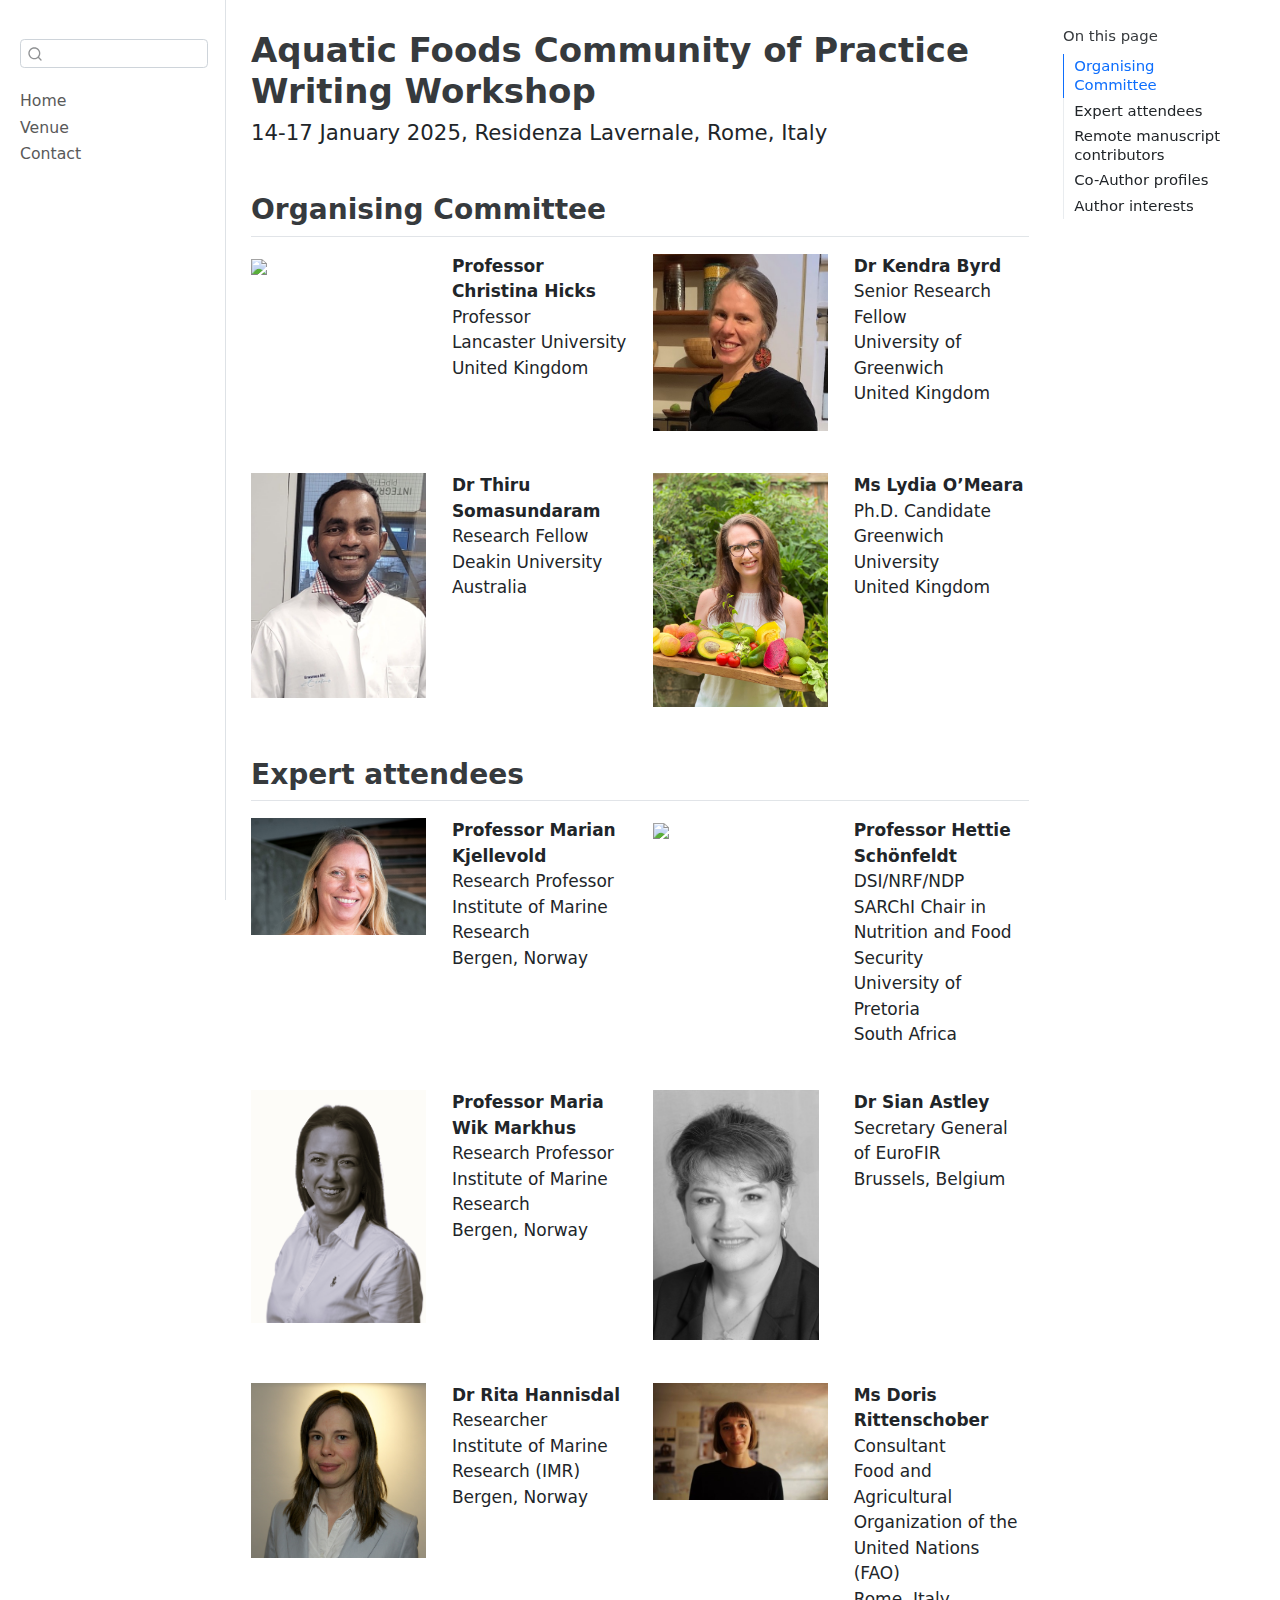
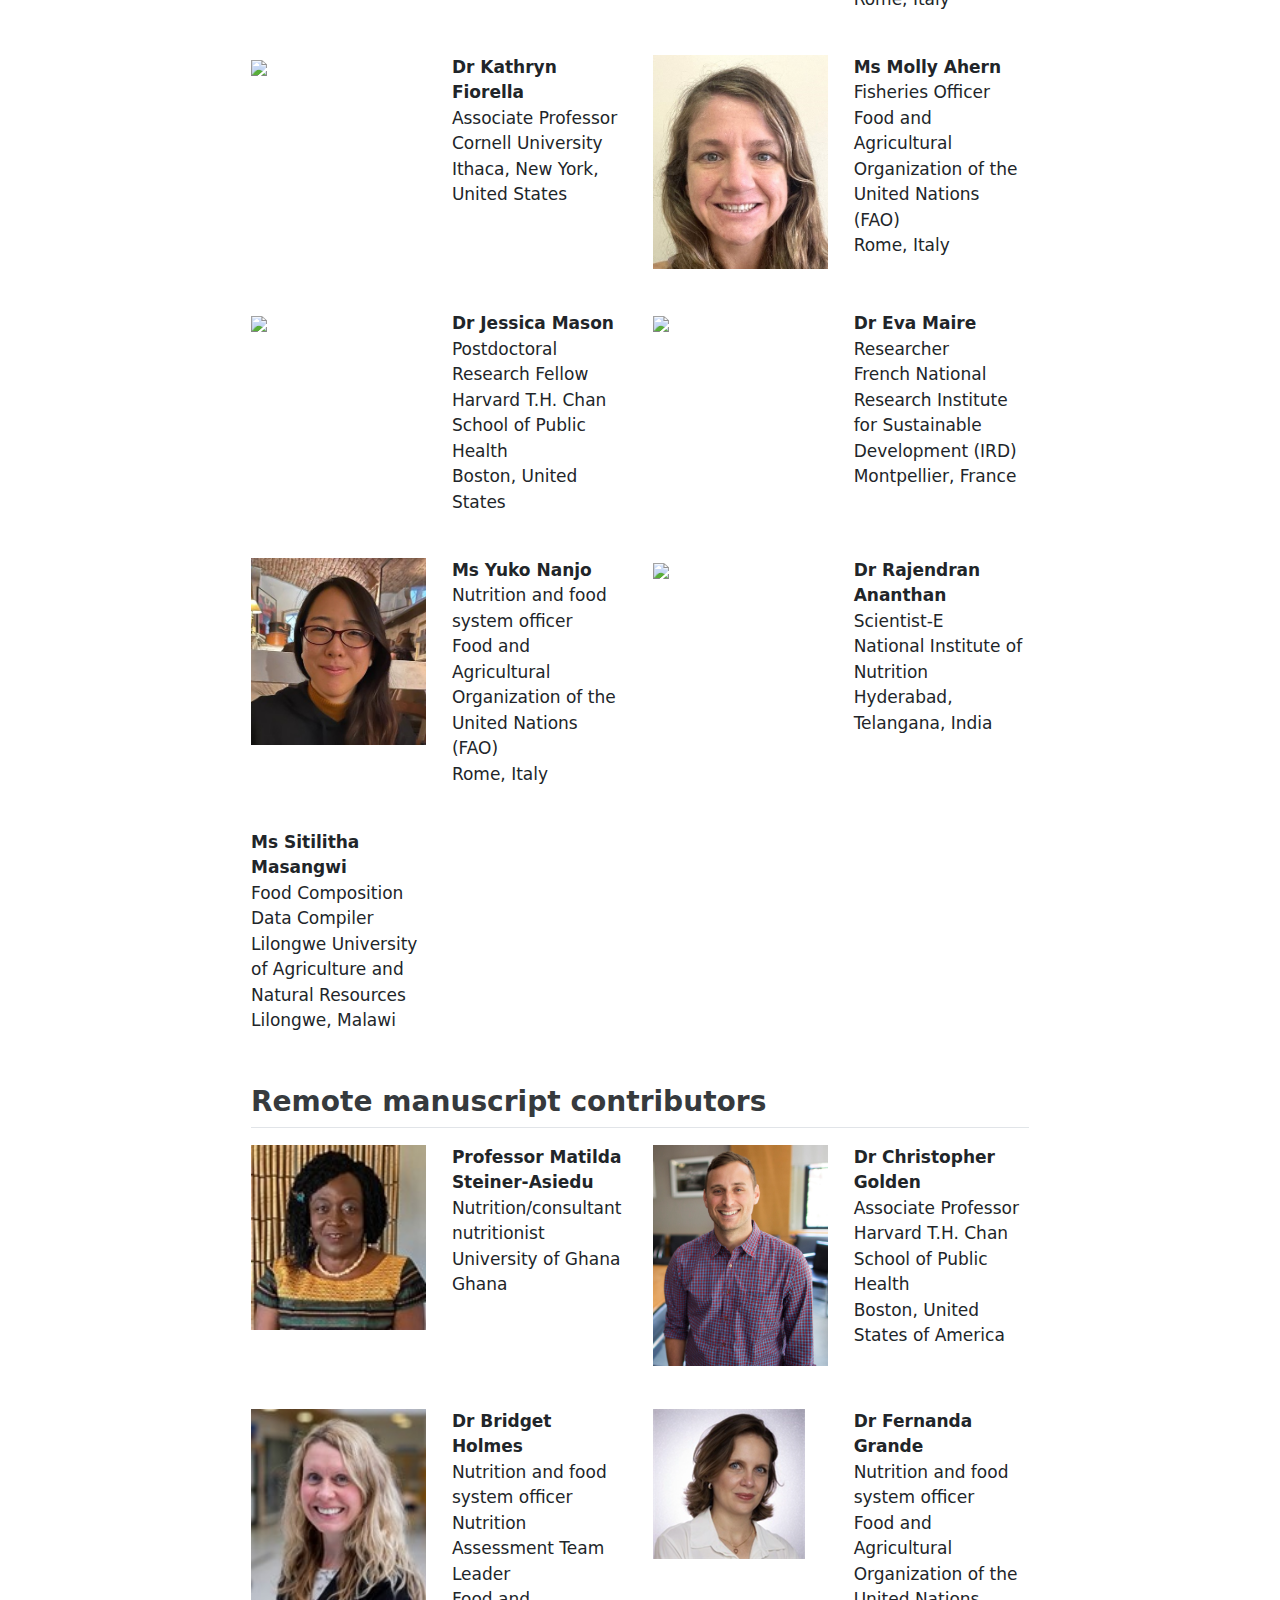
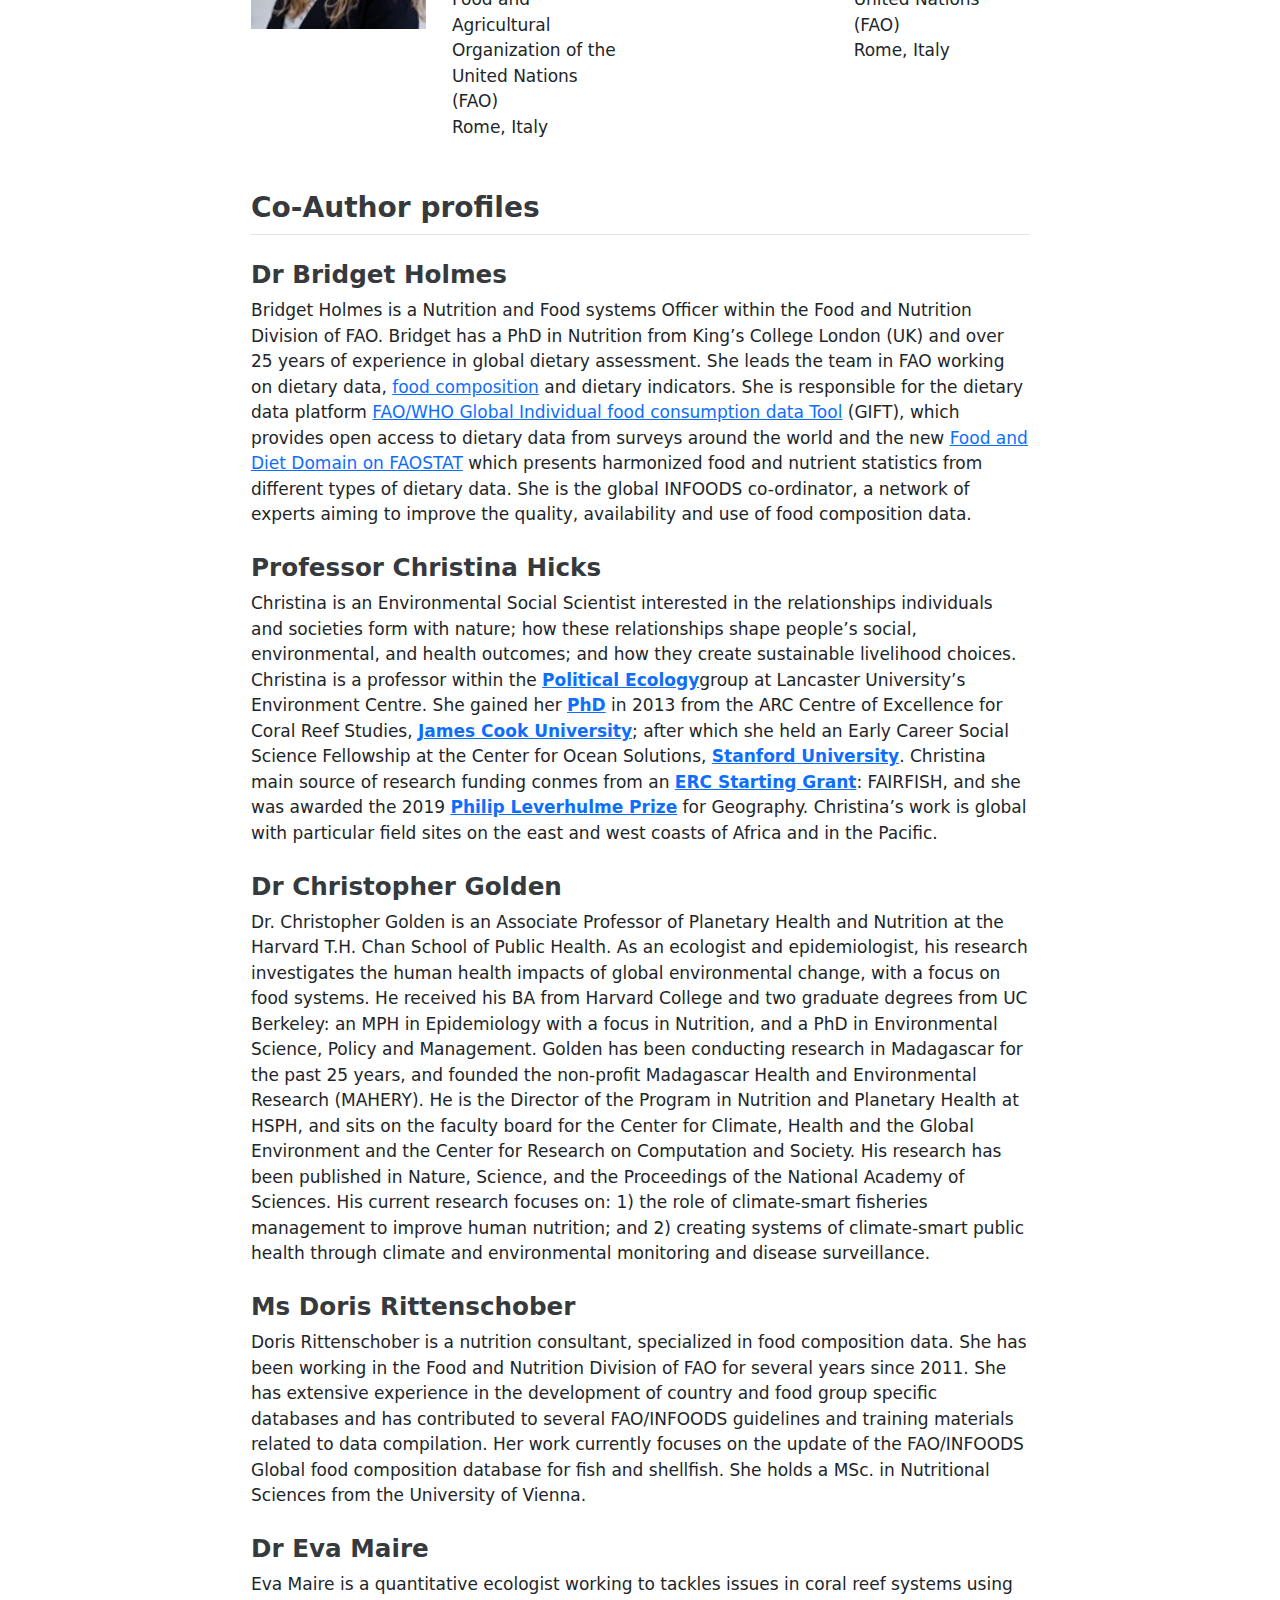
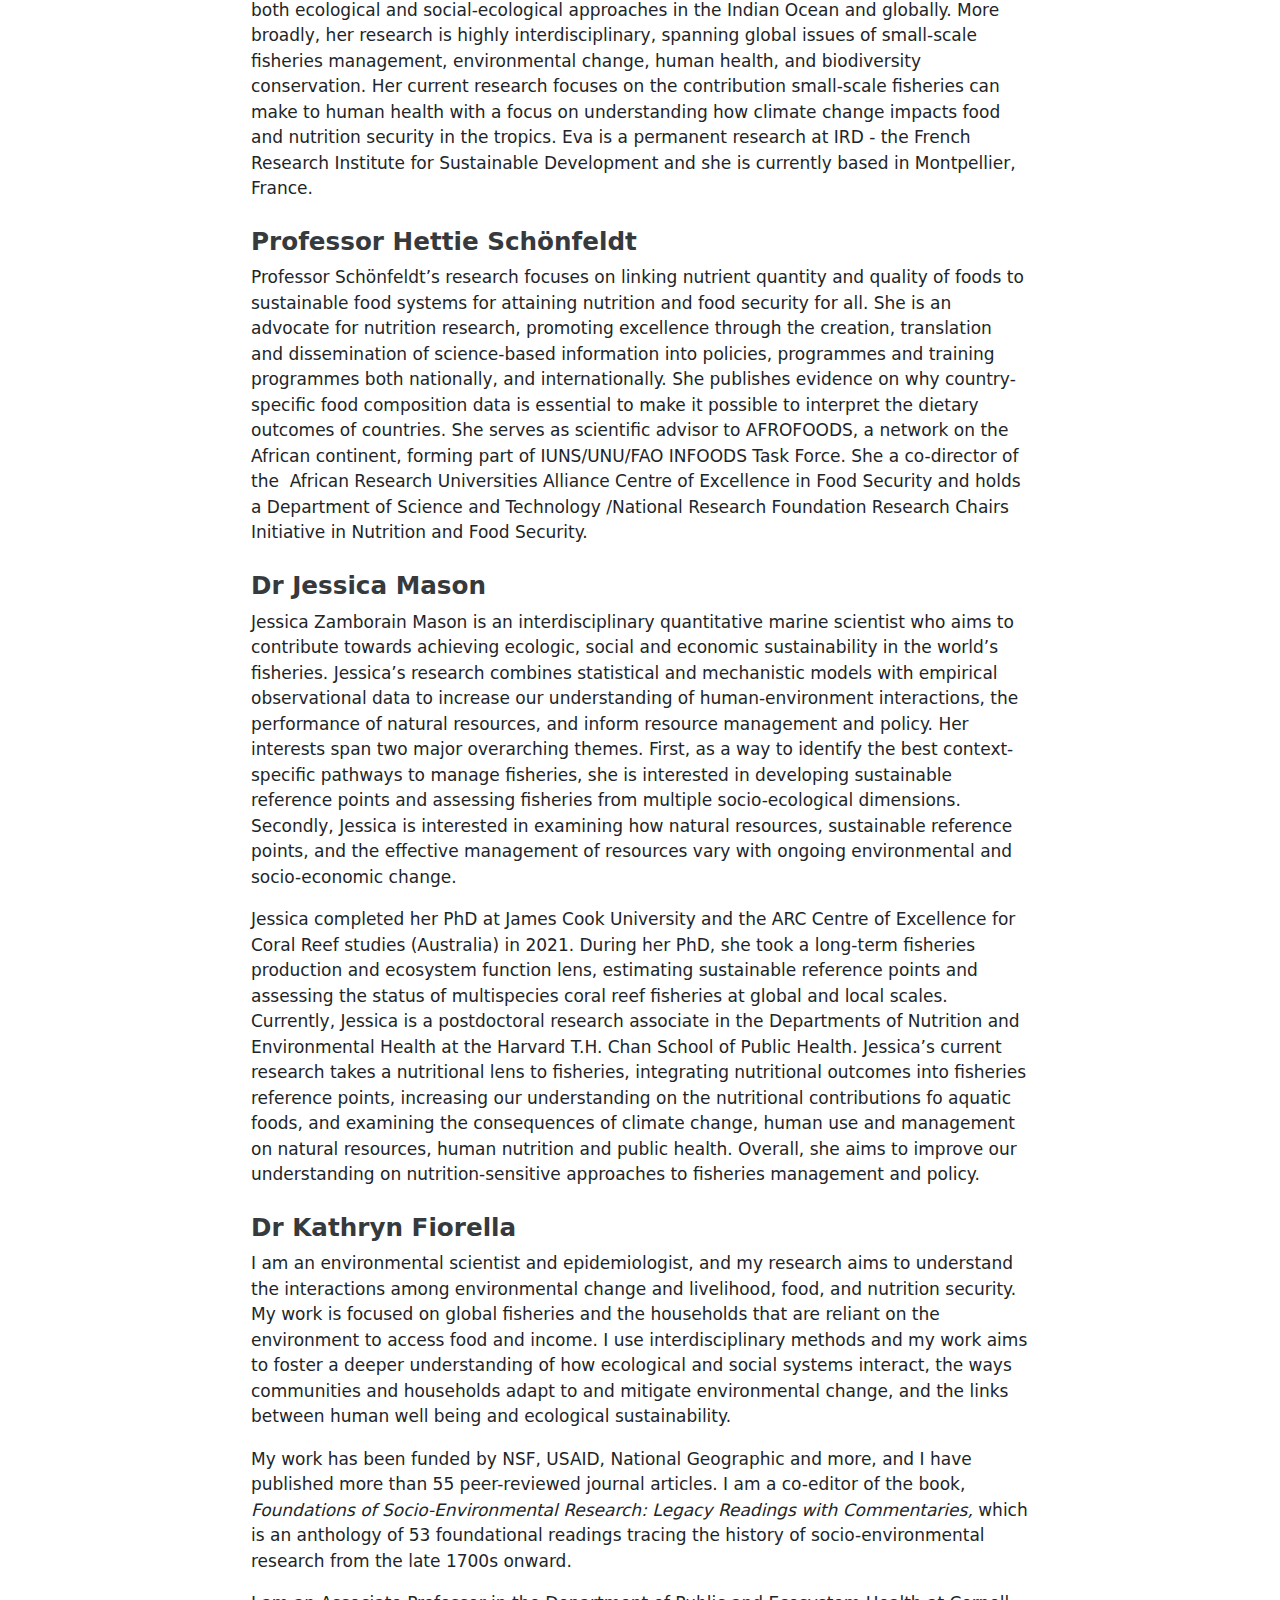
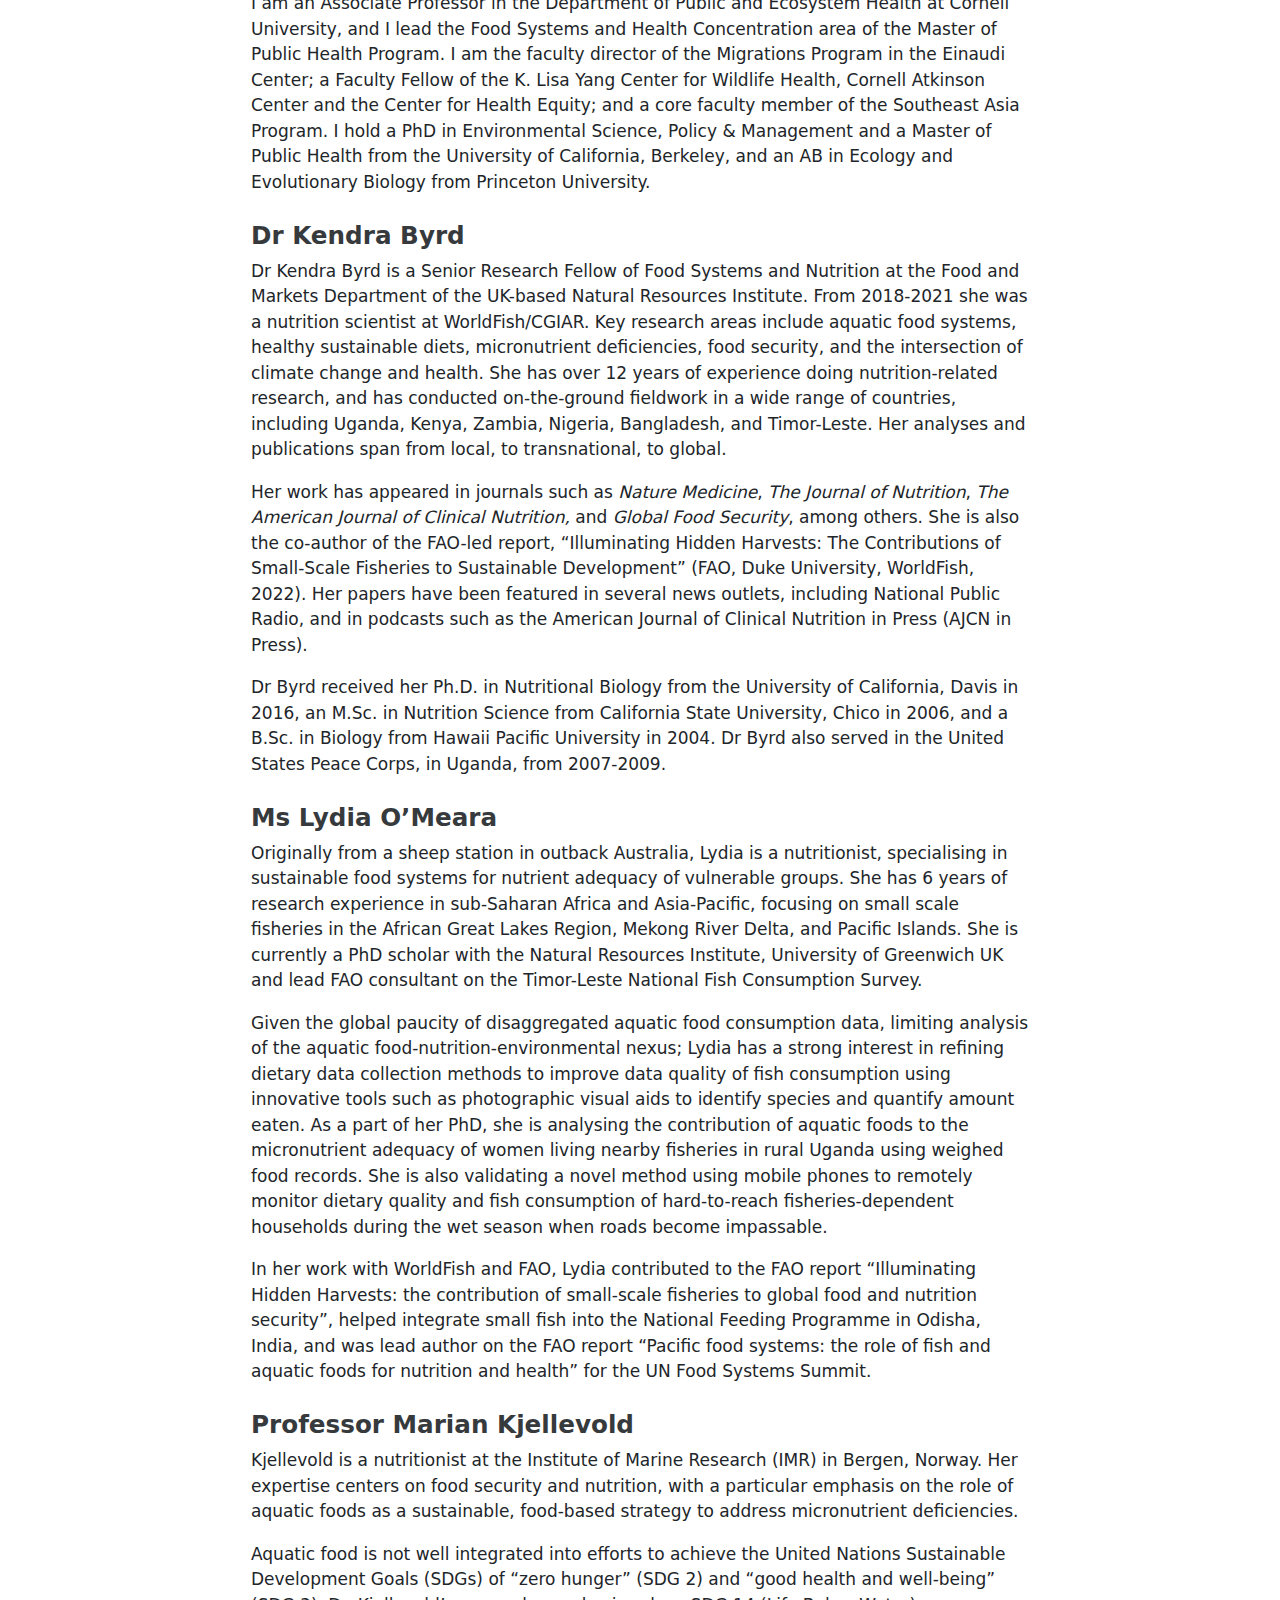
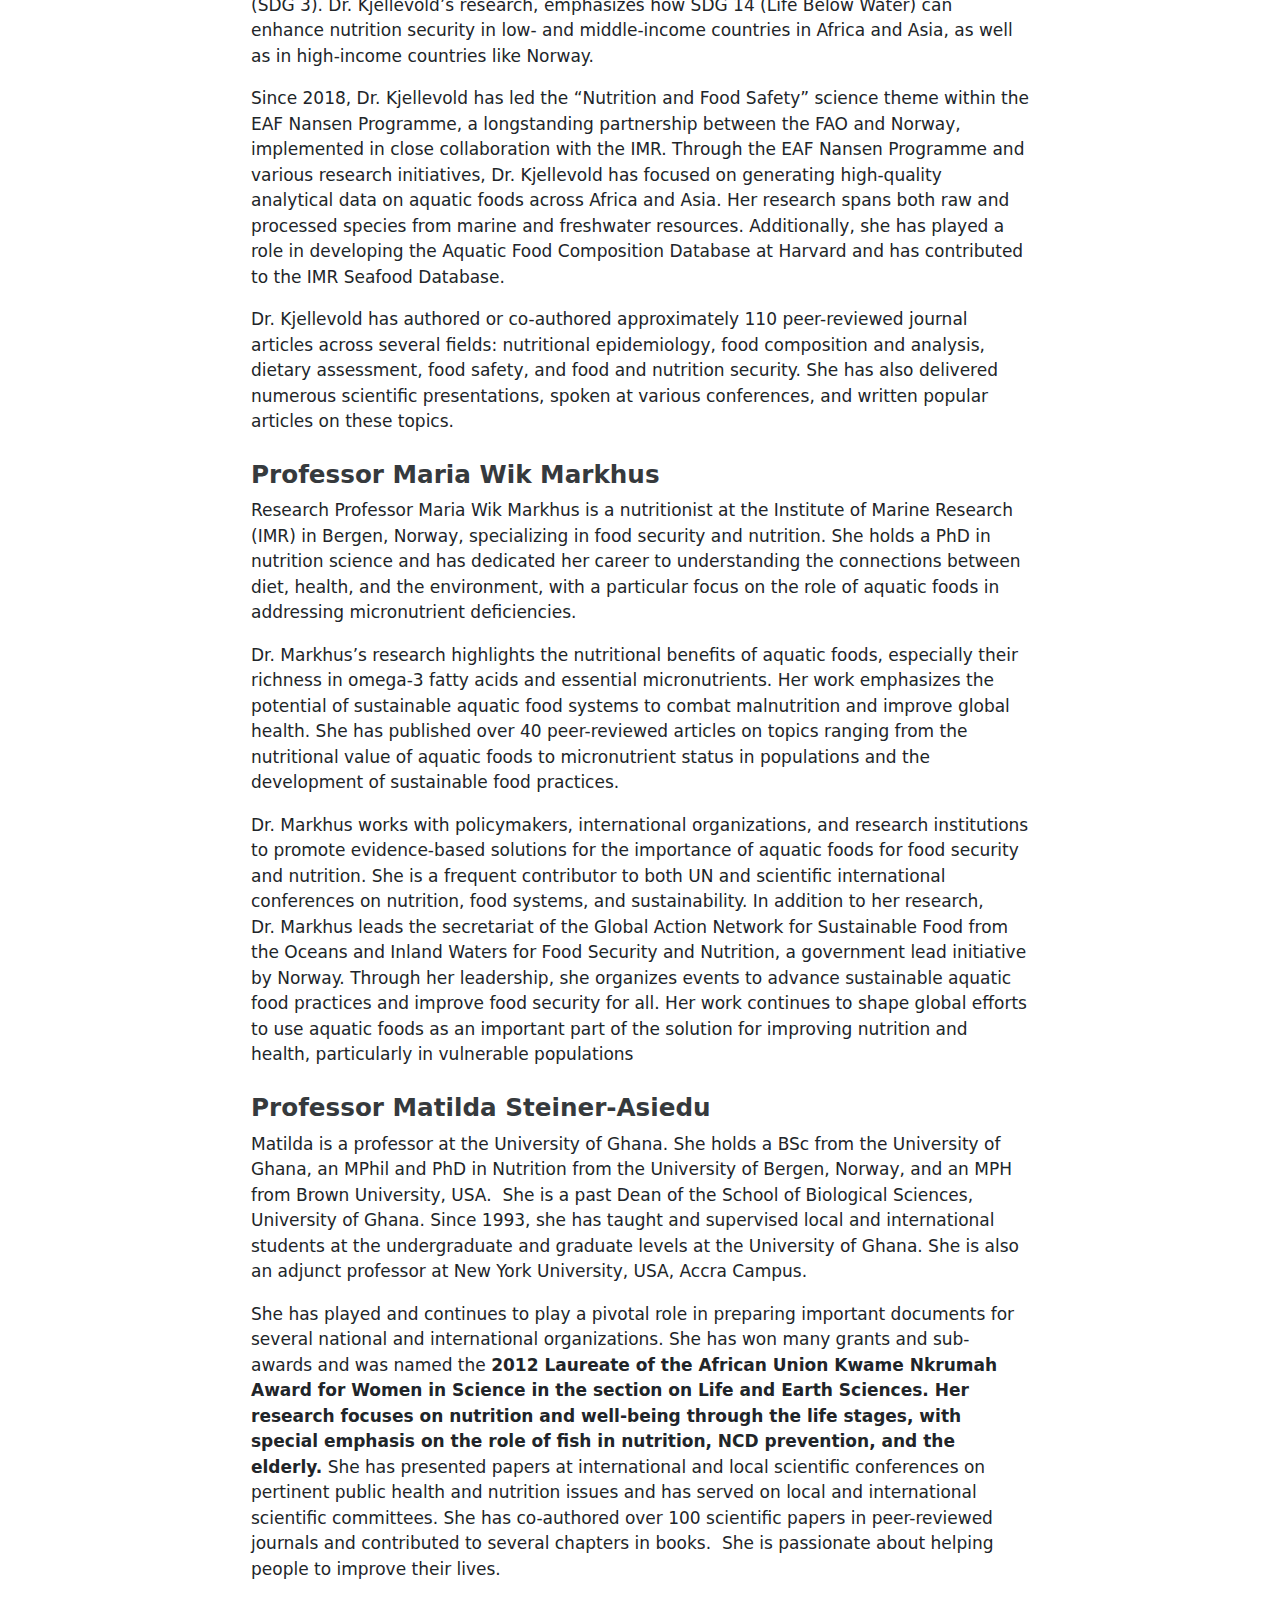
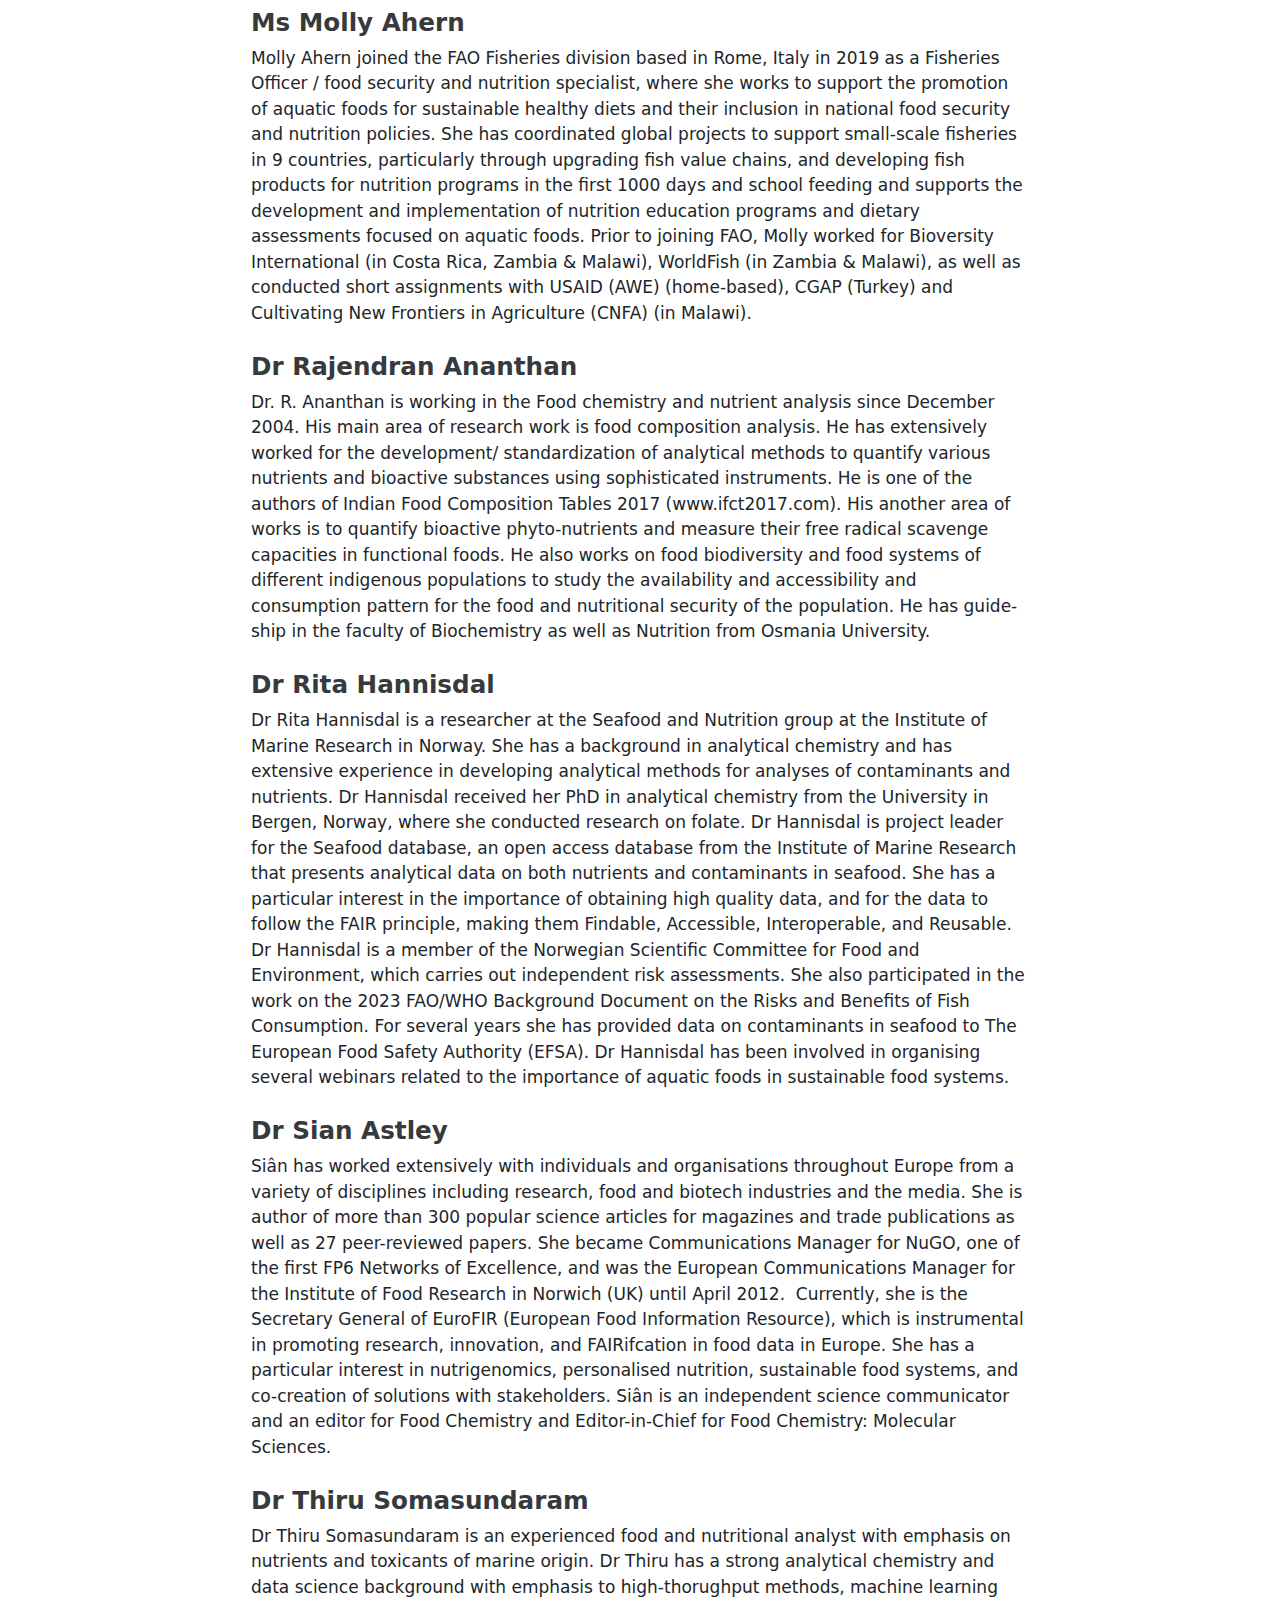
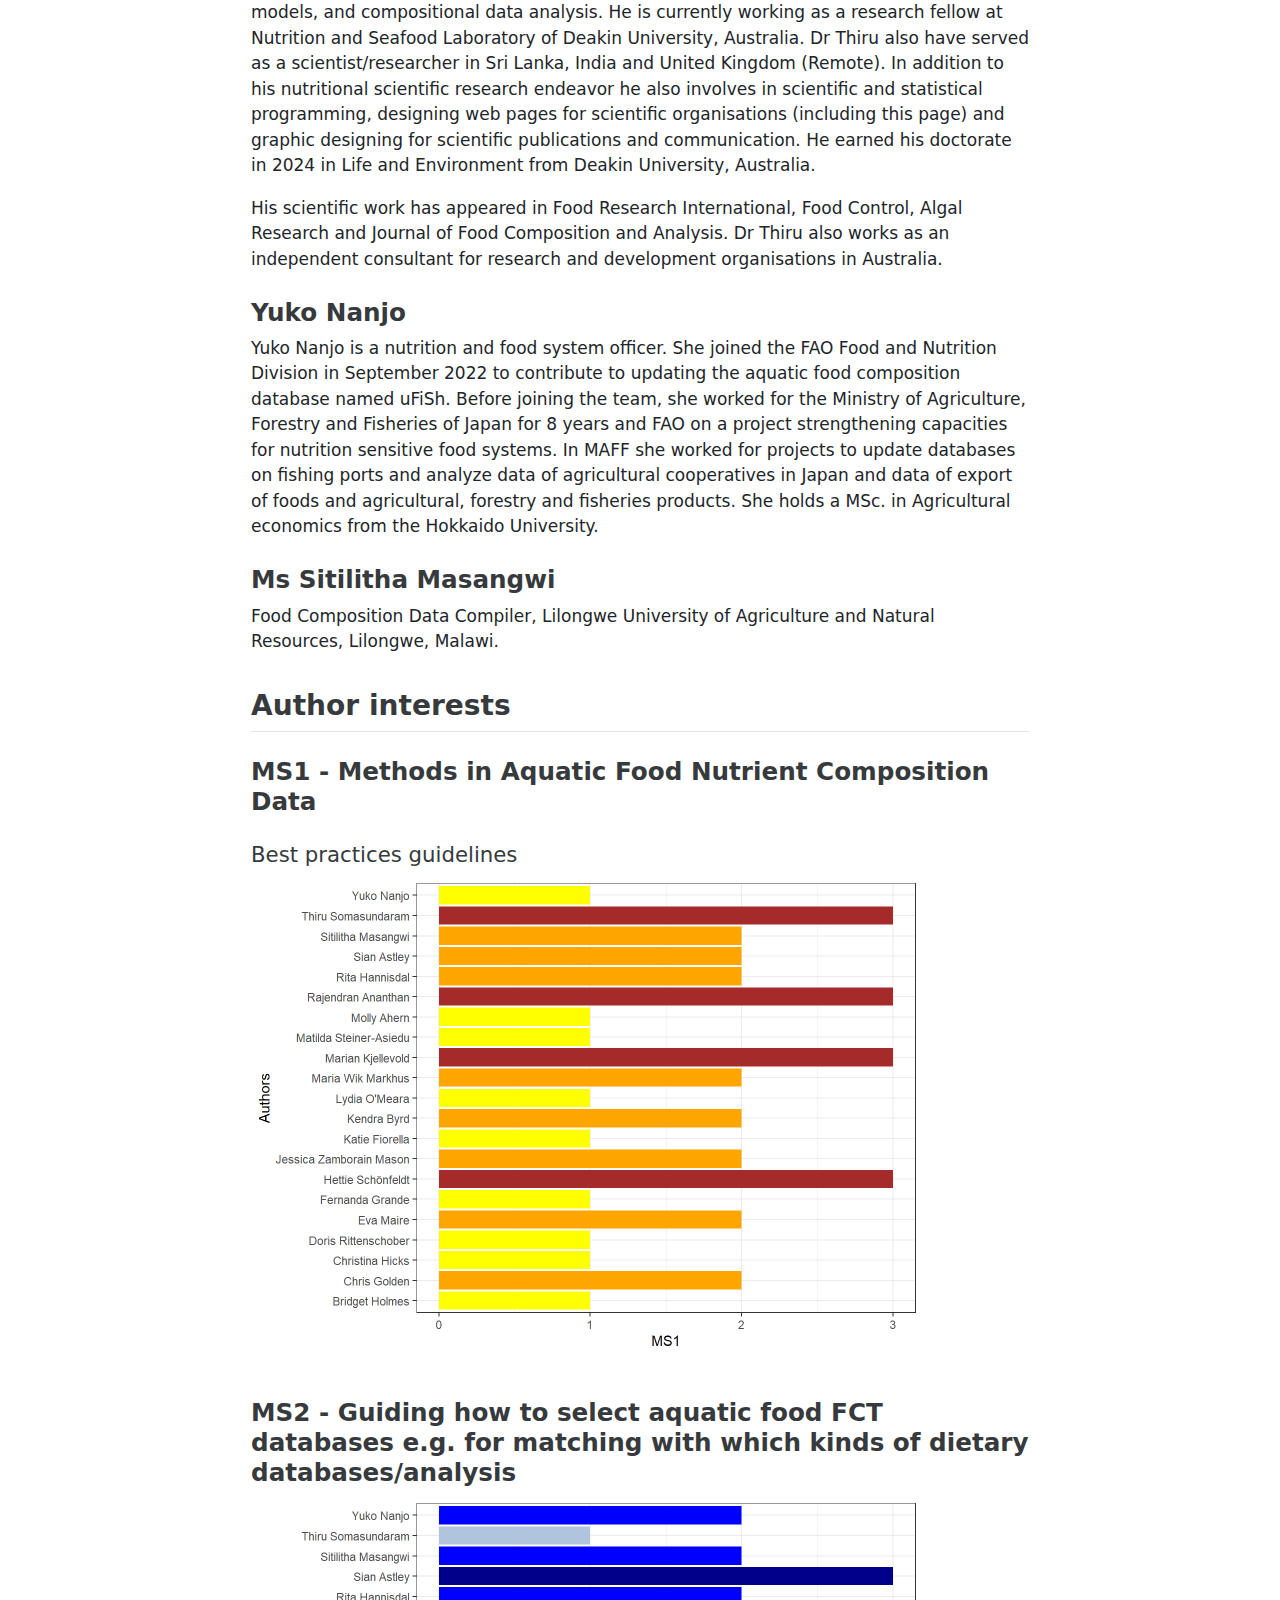
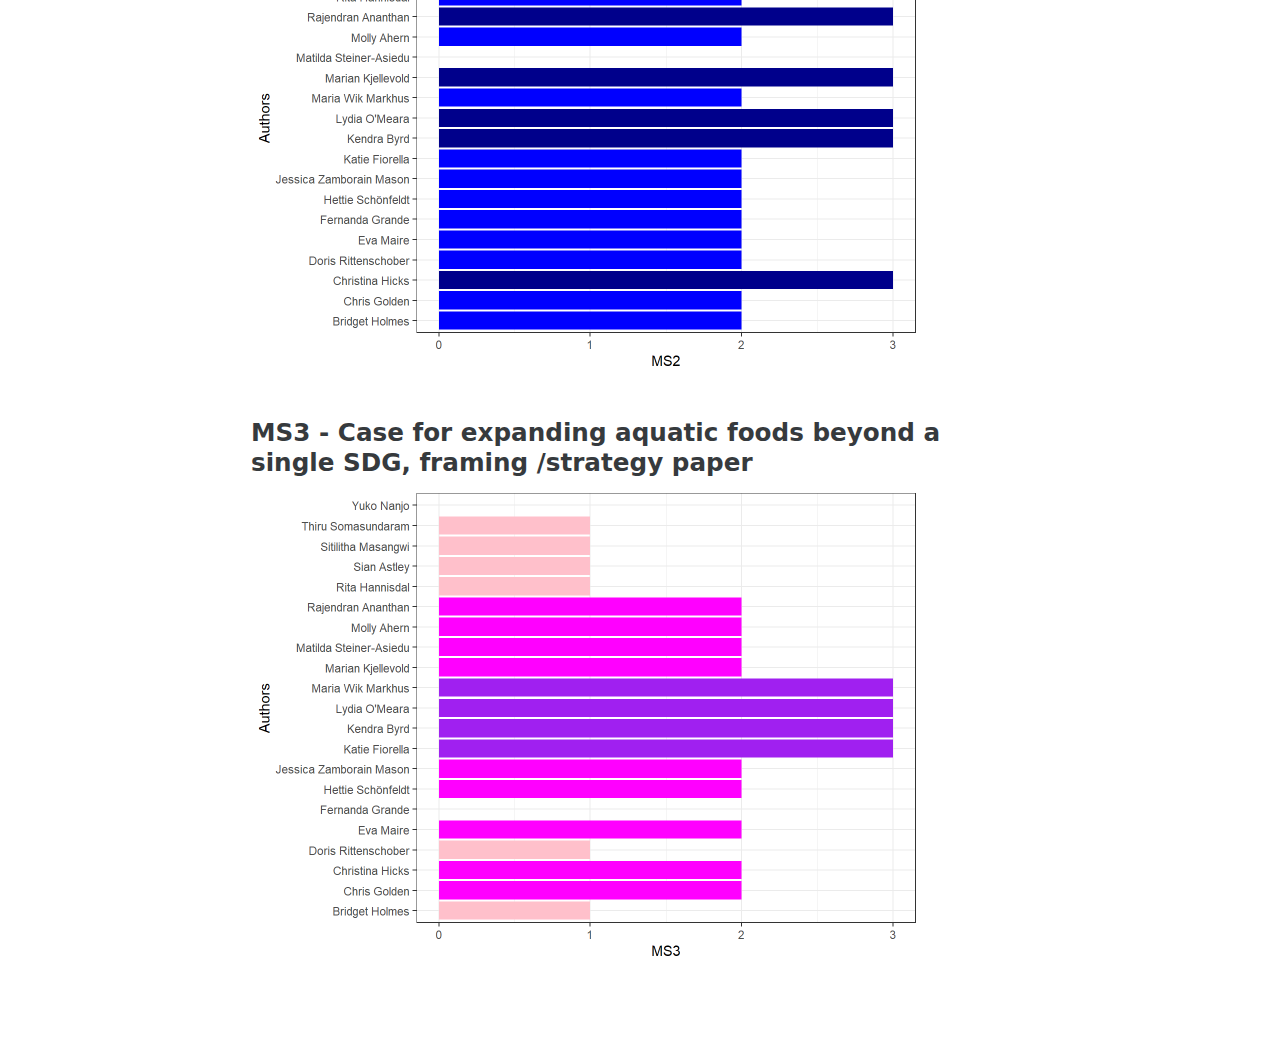
==== index.html @ e91b0d35 "Built site for gh-pages" ====
<!DOCTYPE html>
<html xmlns="http://www.w3.org/1999/xhtml" lang="en" xml:lang="en"><head>

<meta charset="utf-8">
<meta name="generator" content="quarto-1.3.433">

<meta name="viewport" content="width=device-width, initial-scale=1.0, user-scalable=yes">


<title>Aquatic Foods Community of Practice Writing Workshop</title>
<style>
code{white-space: pre-wrap;}
span.smallcaps{font-variant: small-caps;}
div.columns{display: flex; gap: min(4vw, 1.5em);}
div.column{flex: auto; overflow-x: auto;}
div.hanging-indent{margin-left: 1.5em; text-indent: -1.5em;}
ul.task-list{list-style: none;}
ul.task-list li input[type="checkbox"] {
  width: 0.8em;
  margin: 0 0.8em 0.2em -1em; /* quarto-specific, see https://github.com/quarto-dev/quarto-cli/issues/4556 */ 
  vertical-align: middle;
}
</style>


<script src="site_libs/quarto-nav/quarto-nav.js"></script>
<script src="site_libs/quarto-nav/headroom.min.js"></script>
<script src="site_libs/clipboard/clipboard.min.js"></script>
<script src="site_libs/quarto-search/autocomplete.umd.js"></script>
<script src="site_libs/quarto-search/fuse.min.js"></script>
<script src="site_libs/quarto-search/quarto-search.js"></script>
<meta name="quarto:offset" content="./">
<script src="site_libs/quarto-html/quarto.js"></script>
<script src="site_libs/quarto-html/popper.min.js"></script>
<script src="site_libs/quarto-html/tippy.umd.min.js"></script>
<script src="site_libs/quarto-html/anchor.min.js"></script>
<link href="site_libs/quarto-html/tippy.css" rel="stylesheet">
<link href="site_libs/quarto-html/quarto-syntax-highlighting.css" rel="stylesheet" id="quarto-text-highlighting-styles">
<script src="site_libs/bootstrap/bootstrap.min.js"></script>
<link href="site_libs/bootstrap/bootstrap-icons.css" rel="stylesheet">
<link href="site_libs/bootstrap/bootstrap.min.css" rel="stylesheet" id="quarto-bootstrap" data-mode="light">
<script id="quarto-search-options" type="application/json">{
  "location": "sidebar",
  "copy-button": false,
  "collapse-after": 3,
  "panel-placement": "start",
  "type": "textbox",
  "limit": 20,
  "language": {
    "search-no-results-text": "No results",
    "search-matching-documents-text": "matching documents",
    "search-copy-link-title": "Copy link to search",
    "search-hide-matches-text": "Hide additional matches",
    "search-more-match-text": "more match in this document",
    "search-more-matches-text": "more matches in this document",
    "search-clear-button-title": "Clear",
    "search-detached-cancel-button-title": "Cancel",
    "search-submit-button-title": "Submit",
    "search-label": "Search"
  }
}</script>


</head>

<body class="nav-sidebar docked">

<div id="quarto-search-results"></div>
  <header id="quarto-header" class="headroom fixed-top">
  <nav class="quarto-secondary-nav">
    <div class="container-fluid d-flex">
      <button type="button" class="quarto-btn-toggle btn" data-bs-toggle="collapse" data-bs-target="#quarto-sidebar,#quarto-sidebar-glass" aria-controls="quarto-sidebar" aria-expanded="false" aria-label="Toggle sidebar navigation" onclick="if (window.quartoToggleHeadroom) { window.quartoToggleHeadroom(); }">
        <i class="bi bi-layout-text-sidebar-reverse"></i>
      </button>
      <nav class="quarto-page-breadcrumbs" aria-label="breadcrumb"><ol class="breadcrumb"><li class="breadcrumb-item">Aquatic Foods Community of Practice Writing Workshop</li></ol></nav>
      <a class="flex-grow-1" role="button" data-bs-toggle="collapse" data-bs-target="#quarto-sidebar,#quarto-sidebar-glass" aria-controls="quarto-sidebar" aria-expanded="false" aria-label="Toggle sidebar navigation" onclick="if (window.quartoToggleHeadroom) { window.quartoToggleHeadroom(); }">      
      </a>
      <button type="button" class="btn quarto-search-button" aria-label="" onclick="window.quartoOpenSearch();">
        <i class="bi bi-search"></i>
      </button>
    </div>
  </nav>
</header>
<!-- content -->
<div id="quarto-content" class="quarto-container page-columns page-rows-contents page-layout-article">
<!-- sidebar -->
  <nav id="quarto-sidebar" class="sidebar collapse collapse-horizontal sidebar-navigation docked overflow-auto">
        <div class="mt-2 flex-shrink-0 align-items-center">
        <div class="sidebar-search">
        <div id="quarto-search" class="" title="Search"></div>
        </div>
        </div>
    <div class="sidebar-menu-container"> 
    <ul class="list-unstyled mt-1">
        <li class="sidebar-item">
  <div class="sidebar-item-container"> 
  <a href="https://drthirucsomasundaram.github.io/AFCoPWW/" class="sidebar-item-text sidebar-link">
 <span class="menu-text">Home</span></a>
  </div>
</li>
        <li class="sidebar-item">
  <div class="sidebar-item-container"> 
  <a href="https://www.residenzalavernale.com/en/default.html" class="sidebar-item-text sidebar-link">
 <span class="menu-text">Venue</span></a>
  </div>
</li>
        <li class="sidebar-item">
  <div class="sidebar-item-container"> 
  <a href="mailto:thiru.somasundaram@deakin.edu.au" class="sidebar-item-text sidebar-link">
 <span class="menu-text">Contact</span></a>
  </div>
</li>
    </ul>
    </div>
</nav>
<div id="quarto-sidebar-glass" data-bs-toggle="collapse" data-bs-target="#quarto-sidebar,#quarto-sidebar-glass"></div>
<!-- margin-sidebar -->
    <div id="quarto-margin-sidebar" class="sidebar margin-sidebar">
        <nav id="TOC" role="doc-toc" class="toc-active">
    <h2 id="toc-title">On this page</h2>
   
  <ul>
  <li><a href="#organising-committee" id="toc-organising-committee" class="nav-link active" data-scroll-target="#organising-committee">Organising Committee</a></li>
  <li><a href="#expert-attendees" id="toc-expert-attendees" class="nav-link" data-scroll-target="#expert-attendees">Expert attendees</a></li>
  <li><a href="#remote-manuscript-contributors" id="toc-remote-manuscript-contributors" class="nav-link" data-scroll-target="#remote-manuscript-contributors">Remote manuscript contributors</a></li>
  <li><a href="#co-author-profiles" id="toc-co-author-profiles" class="nav-link" data-scroll-target="#co-author-profiles">Co-Author profiles</a>
  <ul class="collapse">
  <li><a href="#dr-bridget-holmes" id="toc-dr-bridget-holmes" class="nav-link" data-scroll-target="#dr-bridget-holmes">Dr Bridget Holmes</a></li>
  <li><a href="#professor-christina-hicks" id="toc-professor-christina-hicks" class="nav-link" data-scroll-target="#professor-christina-hicks">Professor Christina Hicks</a></li>
  <li><a href="#dr-christopher-golden" id="toc-dr-christopher-golden" class="nav-link" data-scroll-target="#dr-christopher-golden">Dr Christopher Golden</a></li>
  <li><a href="#ms-doris-rittenschober" id="toc-ms-doris-rittenschober" class="nav-link" data-scroll-target="#ms-doris-rittenschober">Ms Doris Rittenschober</a></li>
  <li><a href="#dr-eva-maire" id="toc-dr-eva-maire" class="nav-link" data-scroll-target="#dr-eva-maire">Dr Eva Maire</a></li>
  <li><a href="#professor-hettie-schönfeldt" id="toc-professor-hettie-schönfeldt" class="nav-link" data-scroll-target="#professor-hettie-schönfeldt">Professor Hettie Schönfeldt</a></li>
  <li><a href="#dr-jessica-mason" id="toc-dr-jessica-mason" class="nav-link" data-scroll-target="#dr-jessica-mason">Dr Jessica Mason</a></li>
  <li><a href="#dr-kathryn-fiorella" id="toc-dr-kathryn-fiorella" class="nav-link" data-scroll-target="#dr-kathryn-fiorella">Dr Kathryn Fiorella</a></li>
  <li><a href="#dr-kendra-byrd" id="toc-dr-kendra-byrd" class="nav-link" data-scroll-target="#dr-kendra-byrd">Dr Kendra Byrd</a></li>
  <li><a href="#ms-lydia-omeara" id="toc-ms-lydia-omeara" class="nav-link" data-scroll-target="#ms-lydia-omeara">Ms Lydia O’Meara</a></li>
  <li><a href="#professor-marian-kjellevold" id="toc-professor-marian-kjellevold" class="nav-link" data-scroll-target="#professor-marian-kjellevold">Professor Marian Kjellevold</a></li>
  <li><a href="#professor-maria-wik-markhus" id="toc-professor-maria-wik-markhus" class="nav-link" data-scroll-target="#professor-maria-wik-markhus">Professor Maria Wik Markhus</a></li>
  <li><a href="#professor-matilda-steiner-asiedu" id="toc-professor-matilda-steiner-asiedu" class="nav-link" data-scroll-target="#professor-matilda-steiner-asiedu">Professor Matilda Steiner-Asiedu</a></li>
  <li><a href="#ms-molly-ahern" id="toc-ms-molly-ahern" class="nav-link" data-scroll-target="#ms-molly-ahern">Ms Molly Ahern</a></li>
  <li><a href="#dr-rajendran-ananthan" id="toc-dr-rajendran-ananthan" class="nav-link" data-scroll-target="#dr-rajendran-ananthan">Dr Rajendran Ananthan</a></li>
  <li><a href="#dr-rita-hannisdal" id="toc-dr-rita-hannisdal" class="nav-link" data-scroll-target="#dr-rita-hannisdal">Dr Rita Hannisdal</a></li>
  <li><a href="#dr-sian-astley" id="toc-dr-sian-astley" class="nav-link" data-scroll-target="#dr-sian-astley">Dr Sian Astley</a></li>
  <li><a href="#dr-thiru-somasundaram" id="toc-dr-thiru-somasundaram" class="nav-link" data-scroll-target="#dr-thiru-somasundaram">Dr Thiru Somasundaram</a></li>
  <li><a href="#yuko-nanjo" id="toc-yuko-nanjo" class="nav-link" data-scroll-target="#yuko-nanjo">Yuko Nanjo</a></li>
  <li><a href="#ms-sitilitha-masangwi" id="toc-ms-sitilitha-masangwi" class="nav-link" data-scroll-target="#ms-sitilitha-masangwi">Ms Sitilitha Masangwi</a></li>
  </ul></li>
  <li><a href="#author-interests" id="toc-author-interests" class="nav-link" data-scroll-target="#author-interests">Author interests</a>
  <ul class="collapse">
  <li><a href="#ms1---methods-in-aquatic-food-nutrient-composition-data" id="toc-ms1---methods-in-aquatic-food-nutrient-composition-data" class="nav-link" data-scroll-target="#ms1---methods-in-aquatic-food-nutrient-composition-data"><strong>MS1 - Methods in Aquatic Food Nutrient Composition Data</strong></a></li>
  <li><a href="#ms2---guiding-how-to-select-aquatic-food-fct-databases-e.g.-for-matching-with-which-kinds-of-dietary-databasesanalysis" id="toc-ms2---guiding-how-to-select-aquatic-food-fct-databases-e.g.-for-matching-with-which-kinds-of-dietary-databasesanalysis" class="nav-link" data-scroll-target="#ms2---guiding-how-to-select-aquatic-food-fct-databases-e.g.-for-matching-with-which-kinds-of-dietary-databasesanalysis"><strong>MS2 - Guiding how to select aquatic food FCT databases e.g.&nbsp;for matching with which kinds of dietary databases/analysis</strong></a></li>
  <li><a href="#ms3---case-for-expanding-aquatic-foods-beyond-a-single-sdg-framing-strategy-paper" id="toc-ms3---case-for-expanding-aquatic-foods-beyond-a-single-sdg-framing-strategy-paper" class="nav-link" data-scroll-target="#ms3---case-for-expanding-aquatic-foods-beyond-a-single-sdg-framing-strategy-paper"><strong>MS3 - Case for expanding aquatic foods beyond a single SDG, framing /strategy paper</strong></a></li>
  </ul></li>
  </ul>
</nav>
    </div>
<!-- main -->
<main class="content" id="quarto-document-content">

<header id="title-block-header" class="quarto-title-block default">
<div class="quarto-title">
<h1 class="title">Aquatic Foods Community of Practice Writing Workshop</h1>
<p class="subtitle lead">14-17 January 2025, Residenza Lavernale, Rome, Italy</p>
</div>



<div class="quarto-title-meta">

    
  
    
  </div>
  

</header>

<section id="organising-committee" class="level2">
<h2 class="anchored" data-anchor-id="organising-committee">Organising Committee</h2>
<div class="grid">
<div class="g-col-3">
<p><img src="https://www.lancaster.ac.uk/images/people/6483.jpg" class="img-fluid" width="200"></p>
</div>
<div class="g-col-3">
<p><strong>Professor Christina Hicks<br>
</strong>Professor<br>
Lancaster University<br>
United Kingdom<br>
</p>
</div>
<div class="g-col-3">
<p><img src="images/Kendra Byrd - headshot.jpg" class="img-fluid" width="248"></p>
</div>
<div class="g-col-3">
<p><strong>Dr Kendra Byrd<br>
</strong>Senior Research Fellow<br>
University of Greenwich<br>
United Kingdom<br>
</p>
</div>
<div class="g-col-3">
<p><img src="images/thiru bio.jpeg" class="img-fluid" width="195"></p>
</div>
<div class="g-col-3">
<p><strong>Dr Thiru Somasundaram<br>
</strong>Research Fellow<br>
Deakin University<br>
Australia<br>
</p>
</div>
<div class="g-col-3">
<p><img src="images/OMeara Lydia_portrait_2020.jpg" class="img-fluid" width="187"></p>
</div>
<div class="g-col-3">
<p><strong>Ms Lydia O’Meara<br>
</strong>Ph.D.&nbsp;Candidate<br>
Greenwich University<br>
United Kingdom<br>
</p>
</div>
</div>
</section>
<section id="expert-attendees" class="level2">
<h2 class="anchored" data-anchor-id="expert-attendees">Expert attendees</h2>
<div class="grid">
<div class="g-col-3">
<p><img src="images/Marian K headshot.jpg" class="img-fluid" width="376"></p>
</div>
<div class="g-col-3">
<p><strong>Professor Marian Kjellevold<br>
</strong>Research Professor<br>
Institute of Marine Research<br>
Bergen, Norway<br>
</p>
</div>
<div class="g-col-3">
<p><img src="https://fsnetafrica.com/wp-content/uploads/2021/08/048_FSNET-Africa_EYEscape-512x768.jpg" class="img-fluid" width="167"></p>
</div>
<div class="g-col-3">
<p><strong>Professor Hettie Schönfeldt<br>
</strong>DSI/NRF/NDP SARChI Chair in Nutrition and Food Security<br>
University of Pretoria<br>
South Africa<br>
</p>
</div>
<div class="g-col-3">
<p><img src="images/Protrett Maria Wik Markhus svart hvitt.jpg" class="img-fluid" width="188"></p>
</div>
<div class="g-col-3">
<p><strong>Professor Maria Wik Markhus<br>
</strong>Research Professor<br>
Institute of Marine Research<br>
Bergen, Norway</p>
</div>
<div class="g-col-3">
<p><img src="images/SBA.jpg" class="img-fluid" width="166"></p>
</div>
<div class="g-col-3">
<p><strong>Dr Sian Astley<br>
</strong>Secretary General of EuroFIR<br>
Brussels, Belgium<br>
</p>
</div>
<div class="g-col-3">
<p><img src="images/Rita Hannisdal (2).jpg" class="img-fluid" width="250"></p>
</div>
<div class="g-col-3">
<p><strong>Dr Rita Hannisdal<br>
</strong>Researcher<br>
Institute of Marine Research (IMR)<br>
Bergen, Norway<br>
</p>
</div>
<div class="g-col-3">
<p><img src="images/Doris.jpg" class="img-fluid" width="374"></p>
</div>
<div class="g-col-3">
<p><strong>Ms Doris Rittenschober<br>
</strong>Consultant<br>
Food and Agricultural Organization of the United Nations (FAO)<br>
Rome, Italy<br>
</p>
</div>
<div class="g-col-3">
<p><img src="images/Katie.jpg" class="img-fluid" width="167"></p>
</div>
<div class="g-col-3">
<p><strong>Dr Kathryn Fiorella<br>
</strong>Associate Professor<br>
Cornell University<br>
Ithaca, New York, United States<br>
</p>
</div>
<div class="g-col-3">
<p><img src="images/Molly.jpg" class="img-fluid" width="205"></p>
</div>
<div class="g-col-3">
<p><strong>Ms Molly Ahern<br>
</strong>Fisheries Officer<br>
Food and Agricultural Organization of the United Nations (FAO)<br>
Rome, Italy<br>
</p>
</div>
<div class="g-col-3">
<p><img src="images/Jessica.JPG" class="img-fluid" width="187"></p>
</div>
<div class="g-col-3">
<p><strong>Dr Jessica Mason<br>
</strong>Postdoctoral Research Fellow<br>
Harvard T.H. Chan School of Public Health<br>
Boston, United States<br>
</p>
</div>
<div class="g-col-3">
<p><img src="https://0.academia-photos.com/60717241/17715771/17751292/s200_eva.maire.jpg" class="img-fluid" width="250"></p>
</div>
<div class="g-col-3">
<p><strong>Dr Eva Maire<br>
</strong>Researcher<br>
French National Research Institute for Sustainable Development (IRD)<br>
Montpellier, France<br>
</p>
</div>
<div class="g-col-3">
<p><img src="images/IMG-20211101-WA0005~2.jpg" class="img-fluid" width="234"></p>
</div>
<div class="g-col-3">
<p><strong>Ms Yuko Nanjo<br>
</strong>Nutrition and food system officer<br>
Food and Agricultural Organization of the United Nations (FAO)<br>
Rome, Italy<br>
</p>
</div>
<div class="g-col-3">
<p><img src="https://www.nutraingredients-asia.com/resizer/v2/RQVGS654OJOB5OSVYYKJSVJHHU.png?auth=77e14f78e35f7dbeed193e60451dcfb3187eda188431750cf520a647c3889220&amp;width=387&amp;height=439&amp;smart=true" class="img-fluid" width="220"></p>
</div>
<div class="g-col-3">
<p><strong>Dr Rajendran Ananthan<br>
</strong>Scientist-E<br>
National Institute of Nutrition<br>
Hyderabad, Telangana, India<br>
</p>
</div>
<div class="g-col-3">
<p><strong>Ms Sitilitha Masangwi<br>
</strong>Food Composition Data Compiler<br>
Lilongwe University of Agriculture and Natural Resources<br>
Lilongwe, Malawi<br>
</p>
</div>
</div>
</section>
<section id="remote-manuscript-contributors" class="level2">
<h2 class="anchored" data-anchor-id="remote-manuscript-contributors">Remote manuscript contributors</h2>
<div class="grid">
<div class="g-col-3">
<p><img src="images/Matilda.jpg" class="img-fluid" width="236"></p>
</div>
<div class="g-col-3">
<p><strong>Professor Matilda Steiner-Asiedu<br>
</strong>Nutrition/consultant nutritionist<br>
University of Ghana<br>
Ghana<br>
</p>
</div>
<div class="g-col-3">
<p><img src="images/Chris.jpg" class="img-fluid" width="198"></p>
</div>
<div class="g-col-3">
<p><strong>Dr Christopher Golden<br>
</strong>Associate Professor<br>
Harvard T.H. Chan School of Public Health<br>
Boston, United States of America<br>
</p>
</div>
<div class="g-col-3">
<p><img src="images/Bridget.jpg" class="img-fluid" width="199"></p>
</div>
<div class="g-col-3">
<p><strong>Dr Bridget Holmes<br>
</strong>Nutrition and food system officer<br>
Nutrition Assessment Team Leader<br>
Food and Agricultural Organization of the United Nations (FAO)<br>
Rome, Italy<br>
</p>
</div>
<div class="g-col-3">
<p><img src="images/Fernanda.png" class="img-fluid"></p>
</div>
<div class="g-col-3">
<p><strong>Dr Fernanda Grande<br>
</strong>Nutrition and food system officer<br>
Food and Agricultural Organization of the United Nations (FAO)<br>
Rome, Italy<br>
</p>
</div>
</div>
</section>
<section id="co-author-profiles" class="level2">
<h2 class="anchored" data-anchor-id="co-author-profiles">Co-Author profiles</h2>
<section id="dr-bridget-holmes" class="level3">
<h3 class="anchored" data-anchor-id="dr-bridget-holmes">Dr Bridget Holmes</h3>
<p>Bridget Holmes is a Nutrition&nbsp;and Food systems Officer within the Food and Nutrition Division of FAO. Bridget has a PhD in Nutrition from King’s College London (UK) and over 25 years of experience in global dietary assessment. She leads the team in FAO working on dietary data, <a href="https://www.fao.org/nutrition/food-composition/en/">food composition</a> and dietary indicators. She is responsible for the dietary data platform <a href="https://www.fao.org/gift-individual-food-consumption/en/">FAO/WHO Global Individual food consumption data Tool</a> (GIFT), which provides open access to dietary data from surveys around the world and the new <a href="https://www.fao.org/newsroom/detail/fao-launches-new-portal-for-statistics-on-food-and-diet/en">Food and Diet Domain on FAOSTAT</a> which presents harmonized food and nutrient statistics from different types of dietary data. She is the global INFOODS co-ordinator, a network of experts aiming to improve the quality, availability and use of food composition data.</p>
</section>
<section id="professor-christina-hicks" class="level3">
<h3 class="anchored" data-anchor-id="professor-christina-hicks">Professor Christina Hicks</h3>
<p>Christina is an Environmental Social Scientist interested in the relationships individuals and societies form with nature; how these relationships shape people’s social, environmental, and health outcomes; and how they create sustainable livelihood choices. Christina is a professor within the&nbsp;<a href="http://www.lancaster.ac.uk/lec/research/research-areas/political-ecology/"><strong>Political Ecology</strong></a>group at Lancaster University’s Environment Centre. She gained her&nbsp;<a href="http://researchonline.jcu.edu.au/29605/"><strong>PhD</strong></a>&nbsp;in 2013 from the ARC Centre of Excellence for Coral Reef Studies,&nbsp;<a href="https://www.coralcoe.org.au/"><strong>James Cook University</strong></a>; after which she held an Early Career Social Science Fellowship at the Center for Ocean Solutions,&nbsp;<a href="http://www.centerforoceansolutions.org/early-career-fellows-program"><strong>Stanford University</strong></a>. Christina main source of research funding conmes from an&nbsp;<a href="https://erc.europa.eu/" title="ERC Starting Grant"><strong>ERC Starting Grant</strong></a>: FAIRFISH, and she was awarded the 2019&nbsp;<a href="https://www.leverhulme.ac.uk/philip-leverhulme-prizes"><strong>Philip Leverhulme Prize</strong></a>&nbsp;for Geography. Christina’s work is global with particular field sites on the east and west coasts of Africa and in the Pacific.</p>
</section>
<section id="dr-christopher-golden" class="level3">
<h3 class="anchored" data-anchor-id="dr-christopher-golden">Dr Christopher Golden</h3>
<p>Dr.&nbsp;Christopher Golden is an Associate Professor of Planetary Health and Nutrition at the Harvard T.H. Chan School of Public Health. As an ecologist and epidemiologist, his research investigates the human health impacts of global environmental change, with a focus on food systems. He received his BA from Harvard College and two graduate degrees from UC Berkeley: an MPH in Epidemiology with a focus in Nutrition, and a PhD in Environmental Science, Policy and Management. Golden has been conducting research in Madagascar for the past 25 years, and founded the non-profit Madagascar Health and Environmental Research (MAHERY). He is the Director of the Program in Nutrition and Planetary Health at HSPH, and sits on the faculty board for the Center for Climate, Health and the Global Environment and the Center for Research on Computation and Society. His research has been published in Nature, Science, and the Proceedings of the National Academy of Sciences. His current research focuses on: 1) the role of climate-smart fisheries management to improve human nutrition; and 2) creating systems of climate-smart public health through climate and environmental monitoring and disease surveillance.</p>
</section>
<section id="ms-doris-rittenschober" class="level3">
<h3 class="anchored" data-anchor-id="ms-doris-rittenschober">Ms Doris Rittenschober</h3>
<p>Doris Rittenschober is a nutrition consultant, specialized in food composition data. She has been working in the Food and Nutrition Division of FAO for several years since 2011. She has extensive experience in the development of country and food group specific databases and has contributed to several FAO/INFOODS guidelines and training materials related to data compilation. Her work currently focuses on the update of the FAO/INFOODS Global food composition database for fish and shellfish. She holds a MSc. in Nutritional Sciences from the University of Vienna.</p>
</section>
<section id="dr-eva-maire" class="level3">
<h3 class="anchored" data-anchor-id="dr-eva-maire">Dr Eva Maire</h3>
<p>Eva Maire is a quantitative ecologist working to tackles issues in coral reef systems using both ecological and social-ecological approaches in the Indian Ocean and globally. More broadly, her research is highly interdisciplinary, spanning global issues of small-scale fisheries management, environmental change, human health, and biodiversity conservation. Her current research focuses on the contribution small-scale fisheries can make to human health with a focus on understanding how climate change impacts food and nutrition security in the tropics. Eva is a permanent research at IRD - the French Research Institute for Sustainable Development and she is currently based in Montpellier, France.</p>
</section>
<section id="professor-hettie-schönfeldt" class="level3">
<h3 class="anchored" data-anchor-id="professor-hettie-schönfeldt">Professor Hettie Schönfeldt</h3>
<p>Professor Schönfeldt’s research focuses on linking nutrient quantity and quality of foods to sustainable food systems for attaining nutrition and food security for all. She is an advocate for nutrition research, promoting excellence through the creation, translation and dissemination of science-based information into policies, programmes and training programmes both nationally, and internationally. She publishes evidence on why country-specific food composition data is essential to make it possible to interpret the dietary outcomes of countries. She serves as scientific advisor to AFROFOODS, a network on the African continent, forming part of IUNS/UNU/FAO INFOODS Task Force. She a co-director of the&nbsp; African Research Universities Alliance Centre of Excellence in Food Security and holds a Department of Science and Technology /National Research Foundation Research Chairs Initiative in Nutrition and Food Security.</p>
</section>
<section id="dr-jessica-mason" class="level3">
<h3 class="anchored" data-anchor-id="dr-jessica-mason">Dr Jessica Mason</h3>
<p>Jessica Zamborain Mason is an interdisciplinary quantitative marine scientist who aims to contribute towards achieving ecologic, social and economic sustainability in the world’s fisheries. Jessica’s research combines statistical and mechanistic models with empirical observational data to increase our understanding of human-environment interactions, the performance of natural resources, and inform resource management and policy. Her interests span two major overarching themes. First, as a way to identify the best context-specific pathways to manage fisheries, she is interested in developing sustainable reference points and assessing fisheries from multiple socio-ecological dimensions. Secondly, Jessica is interested in examining how natural resources, sustainable reference points, and the effective management of resources vary with ongoing environmental and socio-economic change.<br>
</p>
<p>Jessica completed her PhD at James Cook University and the ARC Centre of Excellence for Coral Reef studies (Australia) in 2021. During her PhD, she took a long-term fisheries production and ecosystem function lens, estimating sustainable reference points and assessing the status of multispecies coral reef fisheries at global and local scales. Currently, Jessica is a postdoctoral research associate in the Departments of Nutrition and Environmental Health at the Harvard T.H. Chan School of Public Health. Jessica’s current research takes a nutritional lens to fisheries, integrating nutritional outcomes into fisheries reference points, increasing our understanding on the nutritional contributions fo aquatic foods, and examining the consequences of climate change, human use and management on natural resources, human nutrition and public health. Overall, she aims to improve our understanding on nutrition-sensitive approaches to fisheries management and policy.</p>
</section>
<section id="dr-kathryn-fiorella" class="level3">
<h3 class="anchored" data-anchor-id="dr-kathryn-fiorella">Dr Kathryn Fiorella</h3>
<p>I am an environmental scientist and epidemiologist, and my research aims to understand the interactions among environmental change and livelihood, food, and nutrition security. My work is focused on global fisheries and the households that are reliant on the environment to access food and income. I use interdisciplinary methods and my work aims to foster a deeper understanding of how ecological and social systems interact, the ways communities and households adapt to and mitigate environmental change, and the links between human well being and ecological sustainability.</p>
<p>My work has been funded by NSF, USAID, National Geographic and more, and I have published more than 55 peer-reviewed journal articles. I am a co-editor of the book, <em>Foundations of Socio-Environmental Research: Legacy Readings with Commentaries,</em> which is an anthology of 53 foundational readings tracing the history of socio-environmental research from the late 1700s onward.</p>
<p>I am an Associate Professor in the Department of Public and Ecosystem Health at Cornell University, and I lead the Food Systems and Health Concentration area of the Master of Public Health Program. I am the faculty director of the Migrations Program in the Einaudi Center; a Faculty Fellow of the K. Lisa Yang Center for Wildlife Health, Cornell Atkinson Center and the Center for Health Equity; and a core faculty member of the Southeast Asia Program. I hold a PhD in Environmental Science, Policy &amp; Management and a Master of Public Health from the University of California, Berkeley, and an AB in Ecology and Evolutionary Biology from Princeton University.</p>
</section>
<section id="dr-kendra-byrd" class="level3">
<h3 class="anchored" data-anchor-id="dr-kendra-byrd">Dr Kendra Byrd</h3>
<p>Dr Kendra Byrd is a Senior Research Fellow of Food Systems and Nutrition at the Food and Markets Department of the UK-based Natural Resources Institute. From 2018-2021 she was a nutrition scientist at WorldFish/CGIAR. Key research areas include aquatic food systems, healthy sustainable diets, micronutrient deficiencies, food security, and the intersection of climate change and health. She has over 12 years of experience doing nutrition-related research, and has conducted on-the-ground fieldwork in a wide range of countries, including Uganda, Kenya, Zambia, Nigeria, Bangladesh, and Timor-Leste. Her analyses and publications span from local, to transnational, to global.</p>
<p>Her work has appeared in journals such as <em>Nature Medicine</em>, <em>The Journal of Nutrition</em>, <em>The American Journal of Clinical Nutrition,</em> and <em>Global Food Security</em>, among others. She is also the co-author of the FAO-led report, “Illuminating Hidden Harvests: The Contributions of Small-Scale Fisheries to Sustainable Development” (FAO, Duke University, WorldFish, 2022). Her papers have been featured in several news outlets, including National Public Radio, and in podcasts such as the American Journal of Clinical Nutrition in Press (AJCN in Press).</p>
<p>Dr Byrd received her Ph.D.&nbsp;in Nutritional Biology from the University of California, Davis in 2016, an M.Sc. in Nutrition Science from California State University, Chico in 2006, and a B.Sc. in Biology from Hawaii Pacific University in 2004. Dr Byrd also served in the United States Peace Corps, in Uganda, from 2007-2009.</p>
</section>
<section id="ms-lydia-omeara" class="level3">
<h3 class="anchored" data-anchor-id="ms-lydia-omeara">Ms Lydia O’Meara</h3>
<p>Originally from a sheep station in outback Australia, Lydia is a nutritionist, specialising in sustainable food systems for nutrient adequacy of vulnerable groups. She has 6 years of research experience in sub-Saharan Africa and Asia-Pacific, focusing on small scale fisheries in the African Great Lakes Region, Mekong River Delta, and Pacific Islands. She is currently a PhD scholar with the Natural Resources Institute, University of Greenwich UK and lead FAO consultant on the Timor-Leste National Fish Consumption Survey.</p>
<p>Given the global paucity of disaggregated aquatic food consumption data, limiting analysis of the aquatic food-nutrition-environmental nexus; Lydia has a strong interest in refining dietary data collection methods to improve data quality of fish consumption using innovative tools such as photographic visual aids to identify species and quantify amount eaten. As a part of her PhD, she is analysing the contribution of aquatic foods to the micronutrient adequacy of women living nearby fisheries in rural Uganda using weighed food records. She is also validating a novel method using mobile phones to remotely monitor dietary quality and fish consumption of hard-to-reach fisheries-dependent households during the wet season when roads become impassable. &nbsp;</p>
<p>In her work with WorldFish and FAO, Lydia contributed to the FAO report “Illuminating Hidden Harvests: the contribution of small-scale fisheries to global food and nutrition security”, helped integrate small fish into the National Feeding Programme in Odisha, India, and was lead author on the FAO report “Pacific food systems: the role of fish and aquatic foods for nutrition and health” for the UN Food Systems Summit.</p>
</section>
<section id="professor-marian-kjellevold" class="level3">
<h3 class="anchored" data-anchor-id="professor-marian-kjellevold">Professor Marian Kjellevold</h3>
<p>Kjellevold is a nutritionist at the Institute of Marine Research (IMR) in Bergen, Norway. Her expertise centers on food security and nutrition, with a particular emphasis on the role of aquatic foods as a sustainable, food-based strategy to address micronutrient deficiencies.</p>
<p>Aquatic food is not well integrated into efforts to achieve the United Nations Sustainable Development Goals (SDGs) of “zero hunger” (SDG 2) and “good health and well-being” (SDG 3). Dr.&nbsp;Kjellevold’s research, emphasizes how SDG 14 (Life Below Water) can enhance nutrition security in low- and middle-income countries in Africa and Asia, as well as in high-income countries like Norway.</p>
<p>Since 2018, Dr.&nbsp;Kjellevold has led the “Nutrition and Food Safety” science theme within the EAF Nansen Programme, a longstanding partnership between the FAO and Norway, implemented in close collaboration with the IMR. Through the EAF Nansen Programme and various research initiatives, Dr.&nbsp;Kjellevold has focused on generating high-quality analytical data on aquatic foods across Africa and Asia. Her research spans both raw and processed species from marine and freshwater resources. Additionally, she has played a role in developing the Aquatic Food Composition Database at Harvard and has contributed to the IMR Seafood Database.</p>
<p>Dr.&nbsp;Kjellevold has authored or co-authored approximately 110 peer-reviewed journal articles across several fields: nutritional epidemiology, food composition and analysis, dietary assessment, food safety, and food and nutrition security. She has also delivered numerous scientific presentations, spoken at various conferences, and written popular articles on these topics.</p>
</section>
<section id="professor-maria-wik-markhus" class="level3">
<h3 class="anchored" data-anchor-id="professor-maria-wik-markhus">Professor Maria Wik Markhus</h3>
<p>Research Professor Maria Wik Markhus is a nutritionist at the Institute of Marine Research (IMR) in Bergen, Norway, specializing in food security and nutrition. She holds a PhD in nutrition science and has dedicated her career to understanding the connections between diet, health, and the environment, with a particular focus on the role of aquatic foods in addressing micronutrient deficiencies.</p>
<p>Dr.&nbsp;Markhus’s research highlights the nutritional benefits of aquatic foods, especially their richness in omega-3 fatty acids and essential micronutrients. Her work emphasizes the potential of sustainable aquatic food systems to combat malnutrition and improve global health. She has published over 40 peer-reviewed articles on topics ranging from the nutritional value of aquatic foods to micronutrient status in populations and the development of sustainable food practices.</p>
<p>Dr.&nbsp;Markhus works with policymakers, international organizations, and research institutions to promote evidence-based solutions for the importance of aquatic foods for food security and nutrition. She is a frequent contributor to both UN and scientific international conferences on nutrition, food systems, and sustainability. In addition to her research, Dr.&nbsp;Markhus leads the secretariat of the Global Action Network for Sustainable Food from the Oceans and Inland Waters for Food Security and Nutrition, a government lead initiative by Norway. Through her leadership, she organizes events to advance sustainable aquatic food practices and improve food security for all. Her work continues to shape global efforts to use aquatic foods as an important part of the solution for improving nutrition and health, particularly in vulnerable populations</p>
</section>
<section id="professor-matilda-steiner-asiedu" class="level3">
<h3 class="anchored" data-anchor-id="professor-matilda-steiner-asiedu">Professor Matilda Steiner-Asiedu</h3>
<p>Matilda is a professor at the University of Ghana. She holds a BSc from the University of Ghana, an MPhil and PhD in Nutrition from the University of Bergen, Norway, and an MPH from Brown University, USA. &nbsp;She is a past Dean of the School of Biological Sciences, University of Ghana. Since 1993, she has taught and supervised local and international students at the undergraduate and graduate levels at the University of Ghana. She is also an adjunct professor at New York University, USA, Accra Campus.</p>
<p>She has played and continues to play a pivotal role in preparing important documents for several national and international organizations. She has won many grants and sub-awards and was named the <strong>2012 Laureate of the African Union Kwame Nkrumah Award for Women in Science in the section on Life and Earth Sciences. Her research focuses on nutrition and well-being through the life stages, with special emphasis on the role of fish in nutrition, NCD prevention, and the elderly.</strong> She has presented papers at international and local scientific conferences on pertinent public health and nutrition issues and has served on local and international scientific committees. She has co-authored over 100 scientific papers in peer-reviewed journals and contributed to several chapters in books. &nbsp;She is passionate about helping people to improve their lives.</p>
</section>
<section id="ms-molly-ahern" class="level3">
<h3 class="anchored" data-anchor-id="ms-molly-ahern">Ms Molly Ahern</h3>
<p>Molly Ahern joined the FAO Fisheries division based in Rome, Italy in 2019 as a Fisheries Officer / food security and nutrition specialist, where she works to support the promotion of aquatic foods for sustainable healthy diets and their inclusion in national food security and nutrition policies. She has coordinated global projects to support small-scale fisheries in 9 countries, particularly through upgrading fish value chains, and developing fish products for nutrition programs in the first 1000 days and school feeding and supports the development and implementation of nutrition education programs and dietary assessments focused on aquatic foods. Prior to joining FAO, Molly worked for Bioversity International (in Costa Rica, Zambia &amp; Malawi), WorldFish (in Zambia &amp; Malawi), as well as conducted short assignments with USAID (AWE) (home-based), CGAP (Turkey) and Cultivating New Frontiers in Agriculture (CNFA) (in Malawi).</p>
</section>
<section id="dr-rajendran-ananthan" class="level3">
<h3 class="anchored" data-anchor-id="dr-rajendran-ananthan">Dr Rajendran Ananthan</h3>
<p>Dr.&nbsp;R. Ananthan is working in the Food chemistry and nutrient analysis since December 2004. His main area of research work is food composition analysis. He has extensively worked for the development/ standardization of analytical methods to quantify various nutrients and bioactive substances using sophisticated instruments. He is one of the authors of Indian Food Composition Tables 2017 (www.ifct2017.com). His another area of works is to quantify bioactive phyto-nutrients and measure their free radical scavenge capacities in functional foods. He also works on food biodiversity and food systems of different indigenous populations to study the availability and accessibility and consumption pattern for the food and nutritional security of the population. He has guide-ship in the faculty of Biochemistry as well as Nutrition from Osmania University.</p>
</section>
<section id="dr-rita-hannisdal" class="level3">
<h3 class="anchored" data-anchor-id="dr-rita-hannisdal">Dr Rita Hannisdal</h3>
<p>Dr Rita Hannisdal is a researcher at the Seafood and Nutrition group at the Institute of Marine Research in Norway. She has a background in analytical chemistry and has extensive experience in developing analytical methods for analyses of contaminants and nutrients. Dr Hannisdal received her PhD in analytical chemistry from the University in Bergen, Norway, where she conducted research on folate. Dr Hannisdal is project leader for the Seafood database, an open access database from the Institute of Marine Research that presents analytical data on both nutrients and contaminants in seafood. She has a particular interest in the importance of obtaining high quality data, and for the data to follow the FAIR principle, making them Findable, Accessible, Interoperable, and Reusable. Dr Hannisdal is a member of the Norwegian Scientific Committee for Food and Environment, which carries out independent risk assessments. She also participated in the work on the 2023 FAO/WHO Background Document on the Risks and Benefits of Fish Consumption. For several years she has provided data on contaminants in seafood to The European Food Safety Authority (EFSA). Dr Hannisdal has been involved in organising several webinars related to the importance of aquatic foods in sustainable food systems.</p>
</section>
<section id="dr-sian-astley" class="level3">
<h3 class="anchored" data-anchor-id="dr-sian-astley">Dr Sian Astley</h3>
<p>Siân has worked extensively with individuals and organisations throughout Europe from a variety of disciplines including research, food and biotech industries and the media. She is author of more than 300 popular science articles for magazines and trade publications as well as 27 peer-reviewed papers. She became Communications Manager for NuGO, one of the first FP6 Networks of Excellence, and was the European Communications Manager for the Institute of Food Research in Norwich (UK) until April 2012.&nbsp; Currently, she is the Secretary General of EuroFIR (European Food Information Resource), which is instrumental in promoting research, innovation, and FAIRifcation in food data in Europe. She has a particular interest in nutrigenomics, personalised nutrition, sustainable food systems, and co-creation of solutions with stakeholders. Siân is an independent science communicator and an editor for Food Chemistry and Editor-in-Chief for Food Chemistry: Molecular Sciences.</p>
</section>
<section id="dr-thiru-somasundaram" class="level3">
<h3 class="anchored" data-anchor-id="dr-thiru-somasundaram">Dr Thiru Somasundaram</h3>
<p>Dr Thiru Somasundaram is an experienced food and nutritional analyst with emphasis on nutrients and toxicants of marine origin. Dr Thiru has a strong analytical chemistry and data science background with emphasis to high-thorughput methods, machine learning models, and compositional data analysis. He is currently working as a research fellow at Nutrition and Seafood Laboratory of Deakin University, Australia. Dr Thiru also have served as a scientist/researcher in Sri Lanka, India and United Kingdom (Remote). In addition to his nutritional scientific research endeavor he also involves in scientific and statistical programming, designing web pages for scientific organisations (including this page) and graphic designing for scientific publications and communication. He earned his doctorate in 2024 in Life and Environment from Deakin University, Australia.</p>
<p>His scientific work has appeared in Food Research International, Food Control, Algal Research and Journal of Food Composition and Analysis. Dr Thiru also works as an independent consultant for research and development organisations in Australia.</p>
</section>
<section id="yuko-nanjo" class="level3">
<h3 class="anchored" data-anchor-id="yuko-nanjo">Yuko Nanjo</h3>
<p>Yuko Nanjo is a nutrition and food system officer. She joined the FAO Food and Nutrition Division in September 2022 to contribute to updating the aquatic food composition database named uFiSh. Before joining the team, she worked for the Ministry of Agriculture, Forestry and Fisheries of Japan for 8 years and FAO on a project strengthening capacities for nutrition sensitive food systems. In MAFF she worked for projects to update databases on fishing ports and analyze data of agricultural cooperatives in Japan and data of export of foods and agricultural, forestry and fisheries products. She holds a MSc. in Agricultural economics from the Hokkaido University.&nbsp;</p>
</section>
<section id="ms-sitilitha-masangwi" class="level3">
<h3 class="anchored" data-anchor-id="ms-sitilitha-masangwi">Ms Sitilitha Masangwi</h3>
<p>Food Composition Data Compiler, Lilongwe University of Agriculture and Natural Resources, Lilongwe, Malawi.</p>
</section>
</section>
<section id="author-interests" class="level2">
<h2 class="anchored" data-anchor-id="author-interests">Author interests</h2>
<section id="ms1---methods-in-aquatic-food-nutrient-composition-data" class="level3">
<h3 class="anchored" data-anchor-id="ms1---methods-in-aquatic-food-nutrient-composition-data"><strong>MS1 - Methods in Aquatic Food Nutrient Composition Data</strong></h3>
<section id="best-practices-guidelines" class="level4">
<h4 class="anchored" data-anchor-id="best-practices-guidelines">Best practices guidelines</h4>
<div class="cell">
<div class="cell-output-display">
<p><img src="index_files/figure-html/MS1-1.png" class="img-fluid" width="672"></p>
</div>
</div>
</section>
</section>
<section id="ms2---guiding-how-to-select-aquatic-food-fct-databases-e.g.-for-matching-with-which-kinds-of-dietary-databasesanalysis" class="level3">
<h3 class="anchored" data-anchor-id="ms2---guiding-how-to-select-aquatic-food-fct-databases-e.g.-for-matching-with-which-kinds-of-dietary-databasesanalysis"><strong>MS2 - Guiding how to select aquatic food FCT databases e.g.&nbsp;for matching with which kinds of dietary databases/analysis</strong></h3>
<div class="cell">
<div class="cell-output-display">
<p><img src="index_files/figure-html/MS2-1.png" class="img-fluid" width="672"></p>
</div>
</div>
</section>
<section id="ms3---case-for-expanding-aquatic-foods-beyond-a-single-sdg-framing-strategy-paper" class="level3">
<h3 class="anchored" data-anchor-id="ms3---case-for-expanding-aquatic-foods-beyond-a-single-sdg-framing-strategy-paper"><strong>MS3 - Case for expanding aquatic foods beyond a single SDG, framing /strategy paper</strong></h3>
<div class="cell">
<div class="cell-output-display">
<p><img src="index_files/figure-html/MS3-1.png" class="img-fluid" width="672"></p>
</div>
</div>


</section>
</section>

</main> <!-- /main -->
<script id="quarto-html-after-body" type="application/javascript">
window.document.addEventListener("DOMContentLoaded", function (event) {
  const toggleBodyColorMode = (bsSheetEl) => {
    const mode = bsSheetEl.getAttribute("data-mode");
    const bodyEl = window.document.querySelector("body");
    if (mode === "dark") {
      bodyEl.classList.add("quarto-dark");
      bodyEl.classList.remove("quarto-light");
    } else {
      bodyEl.classList.add("quarto-light");
      bodyEl.classList.remove("quarto-dark");
    }
  }
  const toggleBodyColorPrimary = () => {
    const bsSheetEl = window.document.querySelector("link#quarto-bootstrap");
    if (bsSheetEl) {
      toggleBodyColorMode(bsSheetEl);
    }
  }
  toggleBodyColorPrimary();  
  const icon = "";
  const anchorJS = new window.AnchorJS();
  anchorJS.options = {
    placement: 'right',
    icon: icon
  };
  anchorJS.add('.anchored');
  const isCodeAnnotation = (el) => {
    for (const clz of el.classList) {
      if (clz.startsWith('code-annotation-')) {                     
        return true;
      }
    }
    return false;
  }
  const clipboard = new window.ClipboardJS('.code-copy-button', {
    text: function(trigger) {
      const codeEl = trigger.previousElementSibling.cloneNode(true);
      for (const childEl of codeEl.children) {
        if (isCodeAnnotation(childEl)) {
          childEl.remove();
        }
      }
      return codeEl.innerText;
    }
  });
  clipboard.on('success', function(e) {
    // button target
    const button = e.trigger;
    // don't keep focus
    button.blur();
    // flash "checked"
    button.classList.add('code-copy-button-checked');
    var currentTitle = button.getAttribute("title");
    button.setAttribute("title", "Copied!");
    let tooltip;
    if (window.bootstrap) {
      button.setAttribute("data-bs-toggle", "tooltip");
      button.setAttribute("data-bs-placement", "left");
      button.setAttribute("data-bs-title", "Copied!");
      tooltip = new bootstrap.Tooltip(button, 
        { trigger: "manual", 
          customClass: "code-copy-button-tooltip",
          offset: [0, -8]});
      tooltip.show();    
    }
    setTimeout(function() {
      if (tooltip) {
        tooltip.hide();
        button.removeAttribute("data-bs-title");
        button.removeAttribute("data-bs-toggle");
        button.removeAttribute("data-bs-placement");
      }
      button.setAttribute("title", currentTitle);
      button.classList.remove('code-copy-button-checked');
    }, 1000);
    // clear code selection
    e.clearSelection();
  });
  function tippyHover(el, contentFn) {
    const config = {
      allowHTML: true,
      content: contentFn,
      maxWidth: 500,
      delay: 100,
      arrow: false,
      appendTo: function(el) {
          return el.parentElement;
      },
      interactive: true,
      interactiveBorder: 10,
      theme: 'quarto',
      placement: 'bottom-start'
    };
    window.tippy(el, config); 
  }
  const noterefs = window.document.querySelectorAll('a[role="doc-noteref"]');
  for (var i=0; i<noterefs.length; i++) {
    const ref = noterefs[i];
    tippyHover(ref, function() {
      // use id or data attribute instead here
      let href = ref.getAttribute('data-footnote-href') || ref.getAttribute('href');
      try { href = new URL(href).hash; } catch {}
      const id = href.replace(/^#\/?/, "");
      const note = window.document.getElementById(id);
      return note.innerHTML;
    });
  }
      let selectedAnnoteEl;
      const selectorForAnnotation = ( cell, annotation) => {
        let cellAttr = 'data-code-cell="' + cell + '"';
        let lineAttr = 'data-code-annotation="' +  annotation + '"';
        const selector = 'span[' + cellAttr + '][' + lineAttr + ']';
        return selector;
      }
      const selectCodeLines = (annoteEl) => {
        const doc = window.document;
        const targetCell = annoteEl.getAttribute("data-target-cell");
        const targetAnnotation = annoteEl.getAttribute("data-target-annotation");
        const annoteSpan = window.document.querySelector(selectorForAnnotation(targetCell, targetAnnotation));
        const lines = annoteSpan.getAttribute("data-code-lines").split(",");
        const lineIds = lines.map((line) => {
          return targetCell + "-" + line;
        })
        let top = null;
        let height = null;
        let parent = null;
        if (lineIds.length > 0) {
            //compute the position of the single el (top and bottom and make a div)
            const el = window.document.getElementById(lineIds[0]);
            top = el.offsetTop;
            height = el.offsetHeight;
            parent = el.parentElement.parentElement;
          if (lineIds.length > 1) {
            const lastEl = window.document.getElementById(lineIds[lineIds.length - 1]);
            const bottom = lastEl.offsetTop + lastEl.offsetHeight;
            height = bottom - top;
          }
          if (top !== null && height !== null && parent !== null) {
            // cook up a div (if necessary) and position it 
            let div = window.document.getElementById("code-annotation-line-highlight");
            if (div === null) {
              div = window.document.createElement("div");
              div.setAttribute("id", "code-annotation-line-highlight");
              div.style.position = 'absolute';
              parent.appendChild(div);
            }
            div.style.top = top - 2 + "px";
            div.style.height = height + 4 + "px";
            let gutterDiv = window.document.getElementById("code-annotation-line-highlight-gutter");
            if (gutterDiv === null) {
              gutterDiv = window.document.createElement("div");
              gutterDiv.setAttribute("id", "code-annotation-line-highlight-gutter");
              gutterDiv.style.position = 'absolute';
              const codeCell = window.document.getElementById(targetCell);
              const gutter = codeCell.querySelector('.code-annotation-gutter');
              gutter.appendChild(gutterDiv);
            }
            gutterDiv.style.top = top - 2 + "px";
            gutterDiv.style.height = height + 4 + "px";
          }
          selectedAnnoteEl = annoteEl;
        }
      };
      const unselectCodeLines = () => {
        const elementsIds = ["code-annotation-line-highlight", "code-annotation-line-highlight-gutter"];
        elementsIds.forEach((elId) => {
          const div = window.document.getElementById(elId);
          if (div) {
            div.remove();
          }
        });
        selectedAnnoteEl = undefined;
      };
      // Attach click handler to the DT
      const annoteDls = window.document.querySelectorAll('dt[data-target-cell]');
      for (const annoteDlNode of annoteDls) {
        annoteDlNode.addEventListener('click', (event) => {
          const clickedEl = event.target;
          if (clickedEl !== selectedAnnoteEl) {
            unselectCodeLines();
            const activeEl = window.document.querySelector('dt[data-target-cell].code-annotation-active');
            if (activeEl) {
              activeEl.classList.remove('code-annotation-active');
            }
            selectCodeLines(clickedEl);
            clickedEl.classList.add('code-annotation-active');
          } else {
            // Unselect the line
            unselectCodeLines();
            clickedEl.classList.remove('code-annotation-active');
          }
        });
      }
  const findCites = (el) => {
    const parentEl = el.parentElement;
    if (parentEl) {
      const cites = parentEl.dataset.cites;
      if (cites) {
        return {
          el,
          cites: cites.split(' ')
        };
      } else {
        return findCites(el.parentElement)
      }
    } else {
      return undefined;
    }
  };
  var bibliorefs = window.document.querySelectorAll('a[role="doc-biblioref"]');
  for (var i=0; i<bibliorefs.length; i++) {
    const ref = bibliorefs[i];
    const citeInfo = findCites(ref);
    if (citeInfo) {
      tippyHover(citeInfo.el, function() {
        var popup = window.document.createElement('div');
        citeInfo.cites.forEach(function(cite) {
          var citeDiv = window.document.createElement('div');
          citeDiv.classList.add('hanging-indent');
          citeDiv.classList.add('csl-entry');
          var biblioDiv = window.document.getElementById('ref-' + cite);
          if (biblioDiv) {
            citeDiv.innerHTML = biblioDiv.innerHTML;
          }
          popup.appendChild(citeDiv);
        });
        return popup.innerHTML;
      });
    }
  }
});
</script>
</div> <!-- /content -->



</body></html>
---- site_libs/quarto-html/tippy.css ----
.tippy-box[data-animation=fade][data-state=hidden]{opacity:0}[data-tippy-root]{max-width:calc(100vw - 10px)}.tippy-box{position:relative;background-color:#333;color:#fff;border-radius:4px;font-size:14px;line-height:1.4;white-space:normal;outline:0;transition-property:transform,visibility,opacity}.tippy-box[data-placement^=top]>.tippy-arrow{bottom:0}.tippy-box[data-placement^=top]>.tippy-arrow:before{bottom:-7px;left:0;border-width:8px 8px 0;border-top-color:initial;transform-origin:center top}.tippy-box[data-placement^=bottom]>.tippy-arrow{top:0}.tippy-box[data-placement^=bottom]>.tippy-arrow:before{top:-7px;left:0;border-width:0 8px 8px;border-bottom-color:initial;transform-origin:center bottom}.tippy-box[data-placement^=left]>.tippy-arrow{right:0}.tippy-box[data-placement^=left]>.tippy-arrow:before{border-width:8px 0 8px 8px;border-left-color:initial;right:-7px;transform-origin:center left}.tippy-box[data-placement^=right]>.tippy-arrow{left:0}.tippy-box[data-placement^=right]>.tippy-arrow:before{left:-7px;border-width:8px 8px 8px 0;border-right-color:initial;transform-origin:center right}.tippy-box[data-inertia][data-state=visible]{transition-timing-function:cubic-bezier(.54,1.5,.38,1.11)}.tippy-arrow{width:16px;height:16px;color:#333}.tippy-arrow:before{content:"";position:absolute;border-color:transparent;border-style:solid}.tippy-content{position:relative;padding:5px 9px;z-index:1}
---- site_libs/quarto-html/quarto-syntax-highlighting.css ----
/* quarto syntax highlight colors */
:root {
  --quarto-hl-ot-color: #003B4F;
  --quarto-hl-at-color: #657422;
  --quarto-hl-ss-color: #20794D;
  --quarto-hl-an-color: #5E5E5E;
  --quarto-hl-fu-color: #4758AB;
  --quarto-hl-st-color: #20794D;
  --quarto-hl-cf-color: #003B4F;
  --quarto-hl-op-color: #5E5E5E;
  --quarto-hl-er-color: #AD0000;
  --quarto-hl-bn-color: #AD0000;
  --quarto-hl-al-color: #AD0000;
  --quarto-hl-va-color: #111111;
  --quarto-hl-bu-color: inherit;
  --quarto-hl-ex-color: inherit;
  --quarto-hl-pp-color: #AD0000;
  --quarto-hl-in-color: #5E5E5E;
  --quarto-hl-vs-color: #20794D;
  --quarto-hl-wa-color: #5E5E5E;
  --quarto-hl-do-color: #5E5E5E;
  --quarto-hl-im-color: #00769E;
  --quarto-hl-ch-color: #20794D;
  --quarto-hl-dt-color: #AD0000;
  --quarto-hl-fl-color: #AD0000;
  --quarto-hl-co-color: #5E5E5E;
  --quarto-hl-cv-color: #5E5E5E;
  --quarto-hl-cn-color: #8f5902;
  --quarto-hl-sc-color: #5E5E5E;
  --quarto-hl-dv-color: #AD0000;
  --quarto-hl-kw-color: #003B4F;
}

/* other quarto variables */
:root {
  --quarto-font-monospace: SFMono-Regular, Menlo, Monaco, Consolas, "Liberation Mono", "Courier New", monospace;
}

pre > code.sourceCode > span {
  color: #003B4F;
}

code span {
  color: #003B4F;
}

code.sourceCode > span {
  color: #003B4F;
}

div.sourceCode,
div.sourceCode pre.sourceCode {
  color: #003B4F;
}

code span.ot {
  color: #003B4F;
  font-style: inherit;
}

code span.at {
  color: #657422;
  font-style: inherit;
}

code span.ss {
  color: #20794D;
  font-style: inherit;
}

code span.an {
  color: #5E5E5E;
  font-style: inherit;
}

code span.fu {
  color: #4758AB;
  font-style: inherit;
}

code span.st {
  color: #20794D;
  font-style: inherit;
}

code span.cf {
  color: #003B4F;
  font-style: inherit;
}

code span.op {
  color: #5E5E5E;
  font-style: inherit;
}

code span.er {
  color: #AD0000;
  font-style: inherit;
}

code span.bn {
  color: #AD0000;
  font-style: inherit;
}

code span.al {
  color: #AD0000;
  font-style: inherit;
}

code span.va {
  color: #111111;
  font-style: inherit;
}

code span.bu {
  font-style: inherit;
}

code span.ex {
  font-style: inherit;
}

code span.pp {
  color: #AD0000;
  font-style: inherit;
}

code span.in {
  color: #5E5E5E;
  font-style: inherit;
}

code span.vs {
  color: #20794D;
  font-style: inherit;
}

code span.wa {
  color: #5E5E5E;
  font-style: italic;
}

code span.do {
  color: #5E5E5E;
  font-style: italic;
}

code span.im {
  color: #00769E;
  font-style: inherit;
}

code span.ch {
  color: #20794D;
  font-style: inherit;
}

code span.dt {
  color: #AD0000;
  font-style: inherit;
}

code span.fl {
  color: #AD0000;
  font-style: inherit;
}

code span.co {
  color: #5E5E5E;
  font-style: inherit;
}

code span.cv {
  color: #5E5E5E;
  font-style: italic;
}

code span.cn {
  color: #8f5902;
  font-style: inherit;
}

code span.sc {
  color: #5E5E5E;
  font-style: inherit;
}

code span.dv {
  color: #AD0000;
  font-style: inherit;
}

code span.kw {
  color: #003B4F;
  font-style: inherit;
}

.prevent-inlining {
  content: "</";
}

/*# sourceMappingURL=debc5d5d77c3f9108843748ff7464032.css.map */
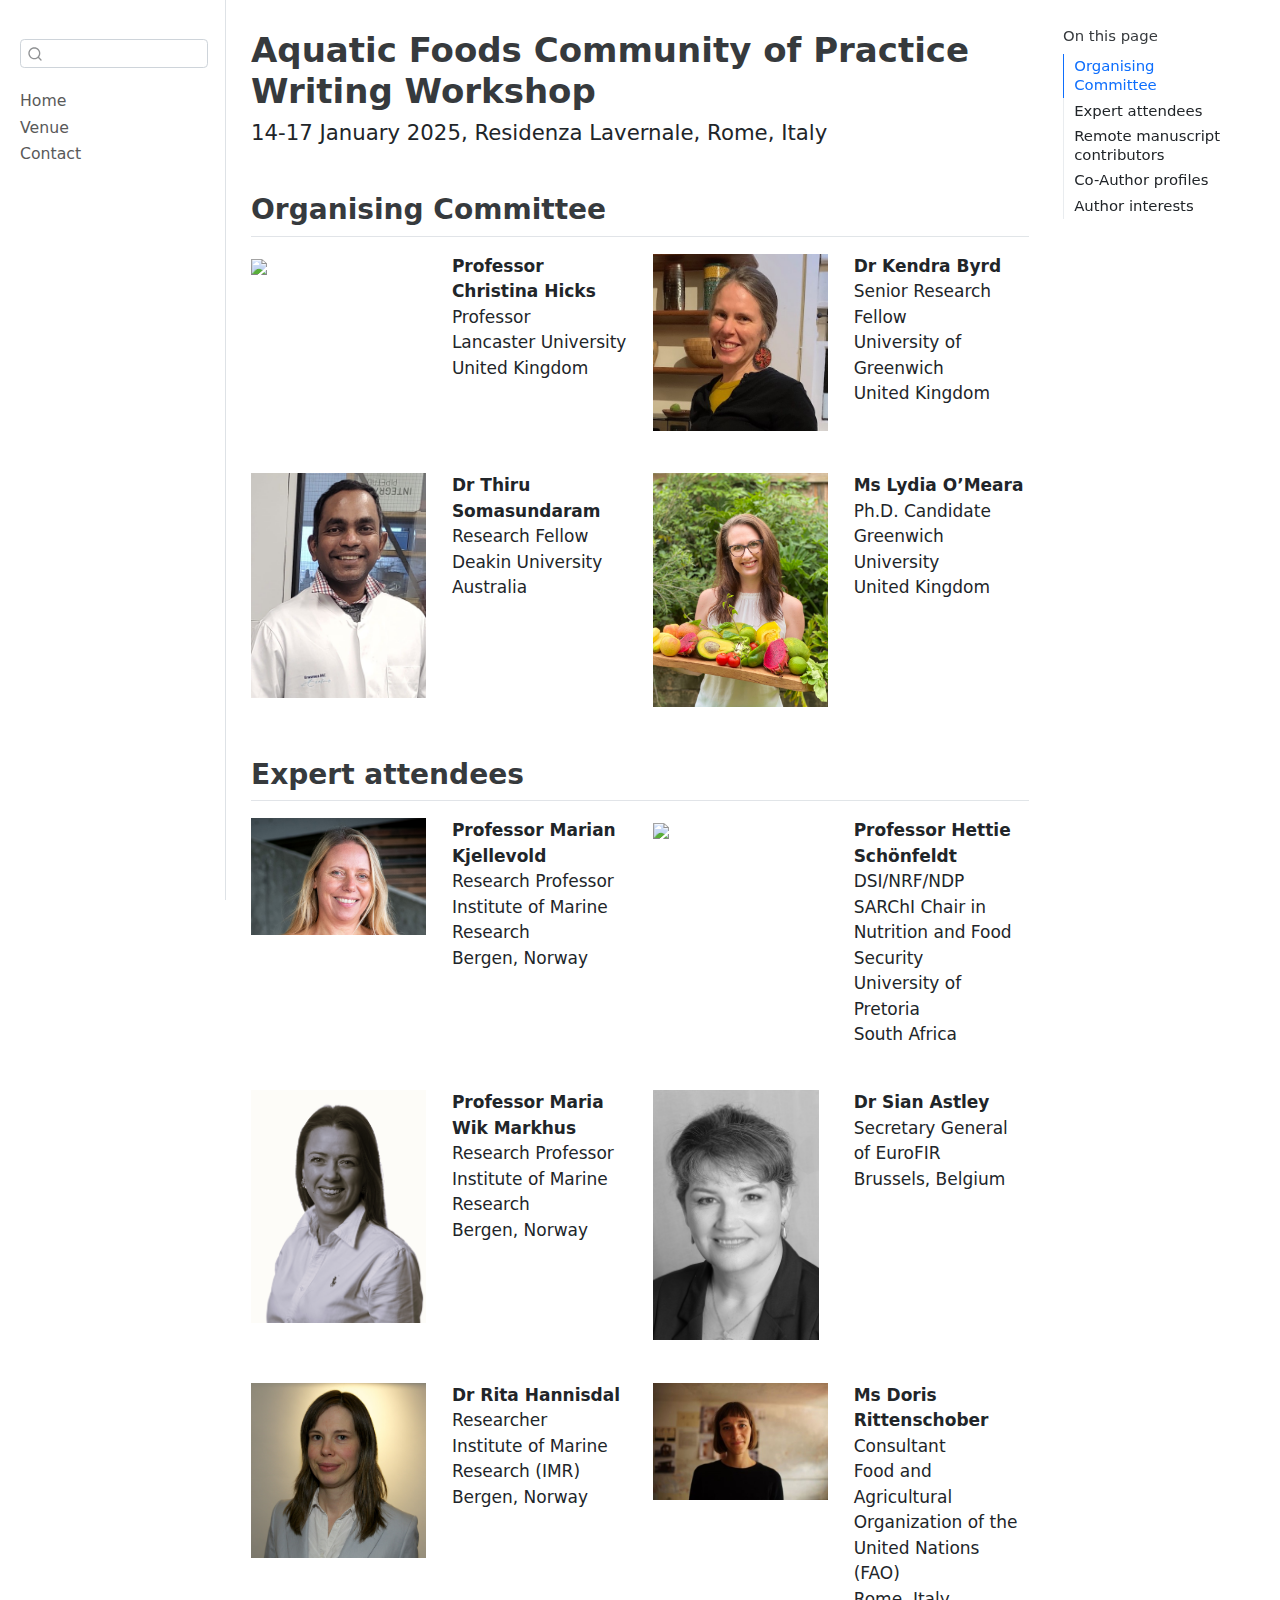
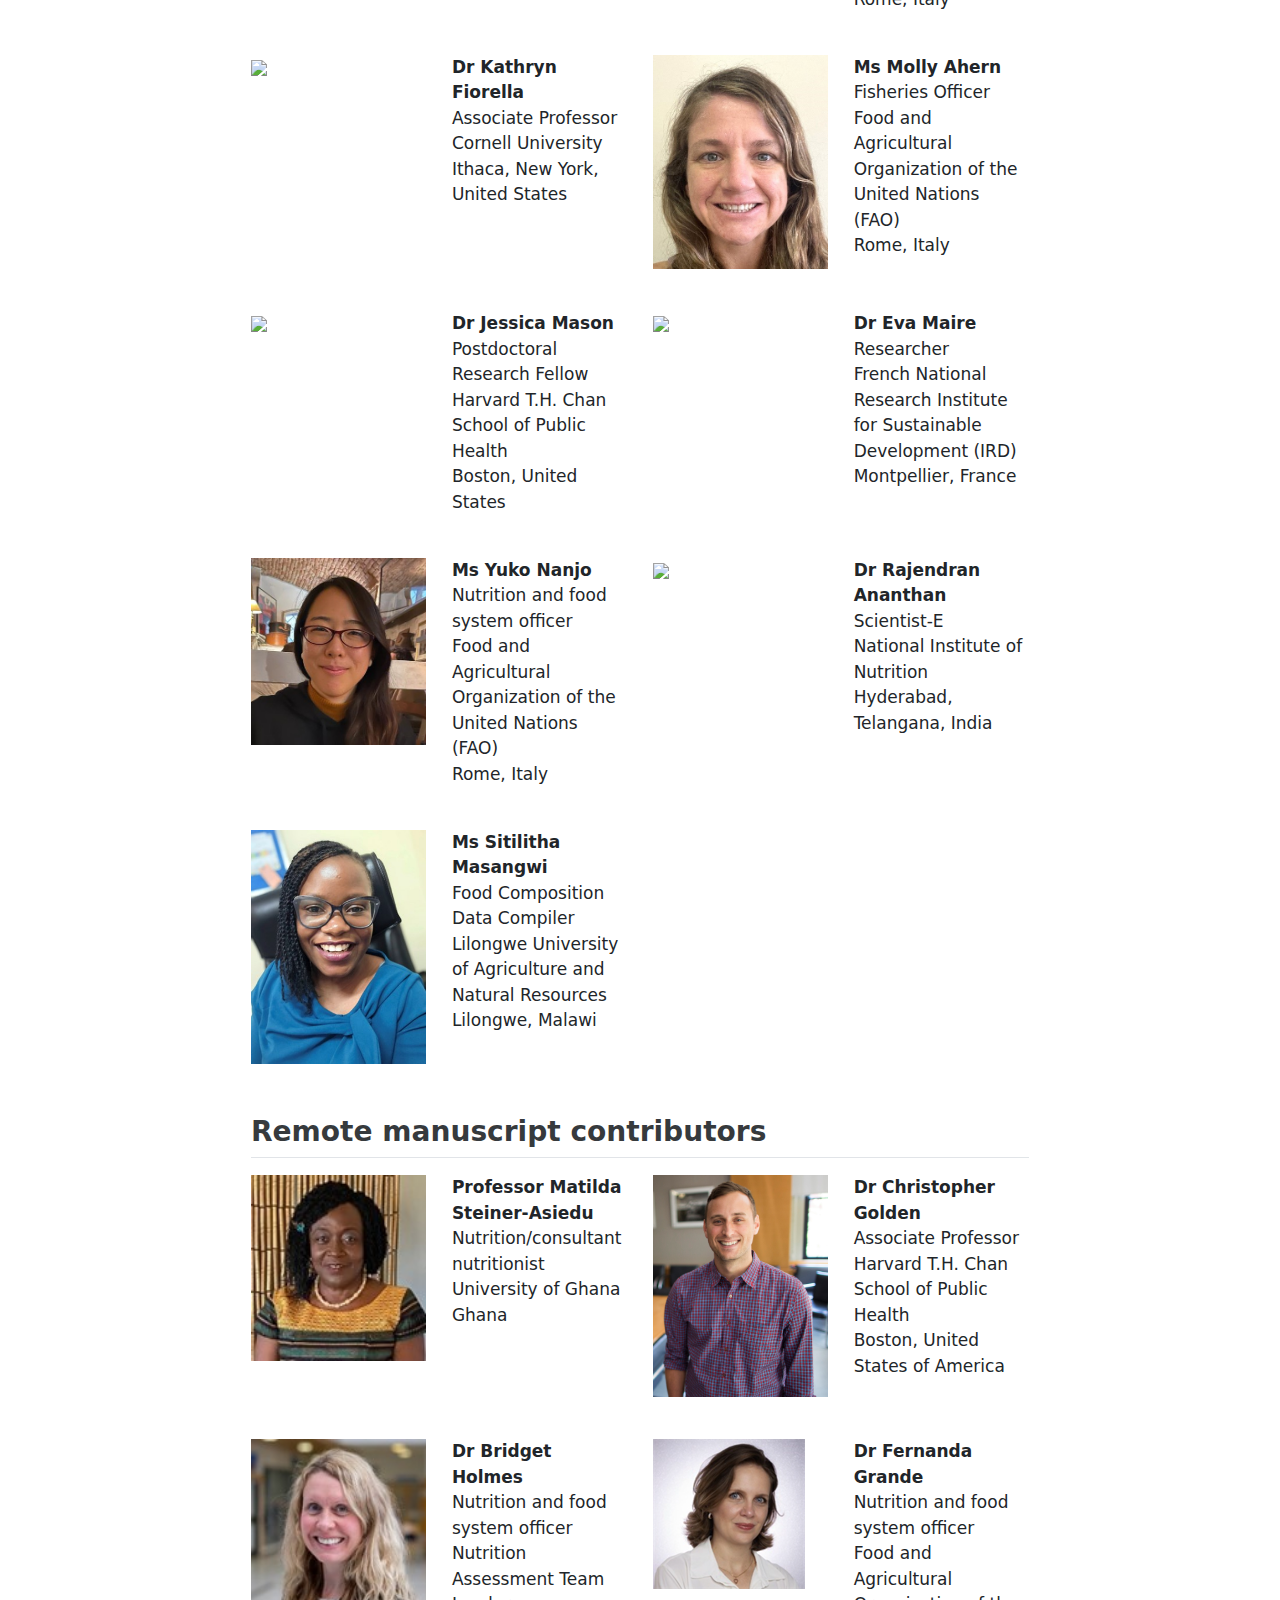
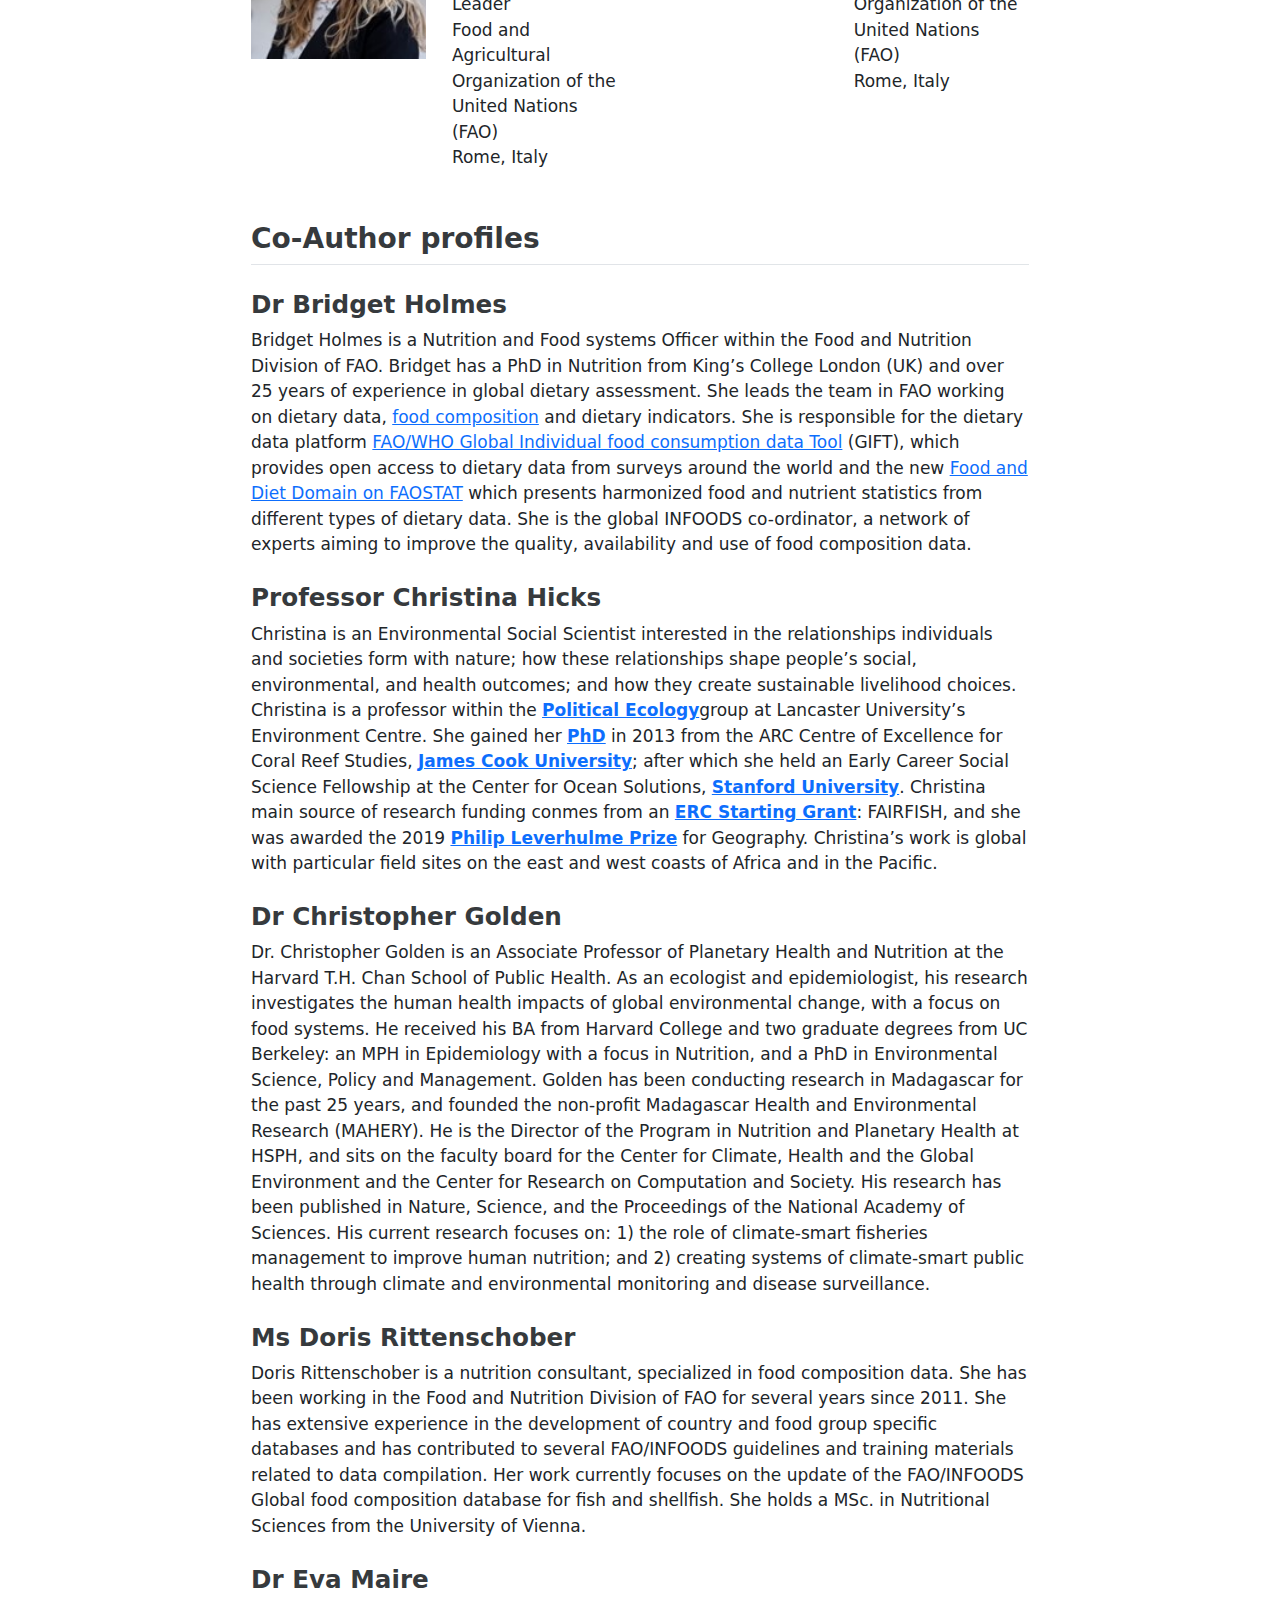
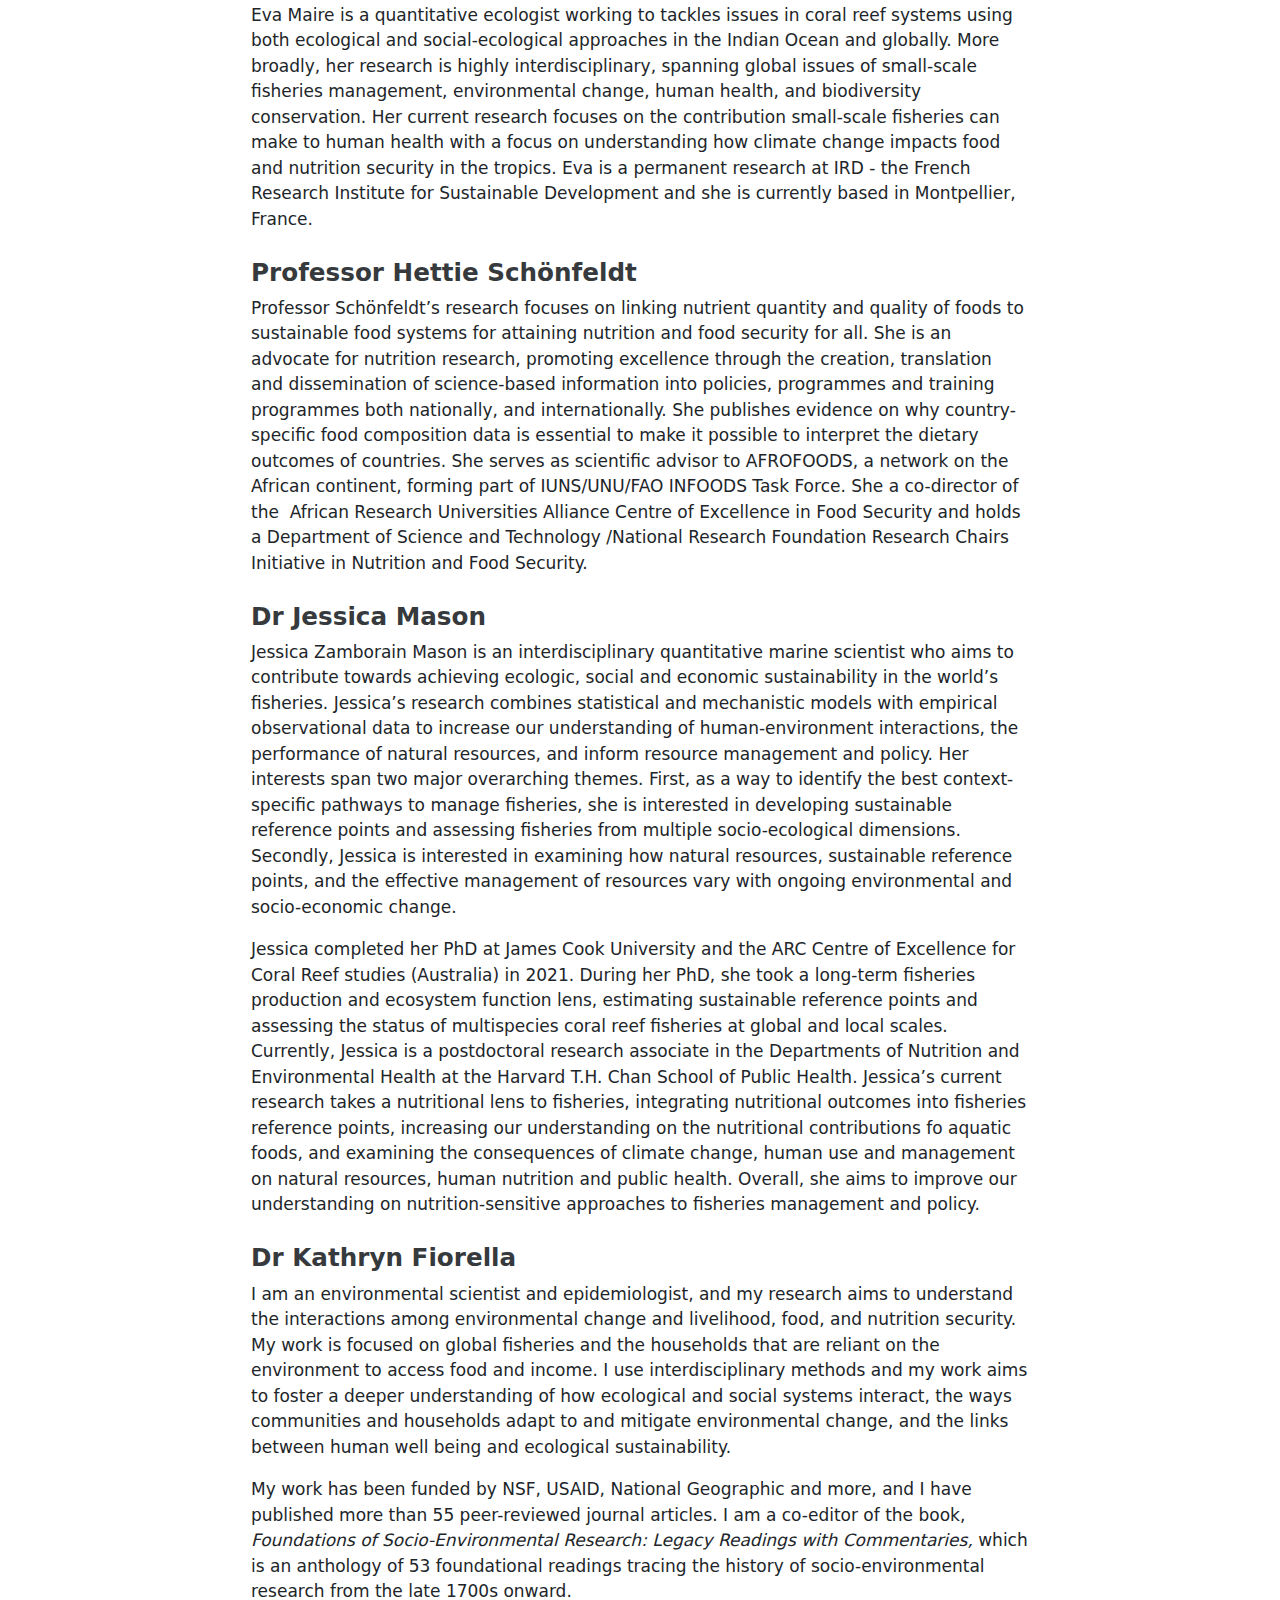
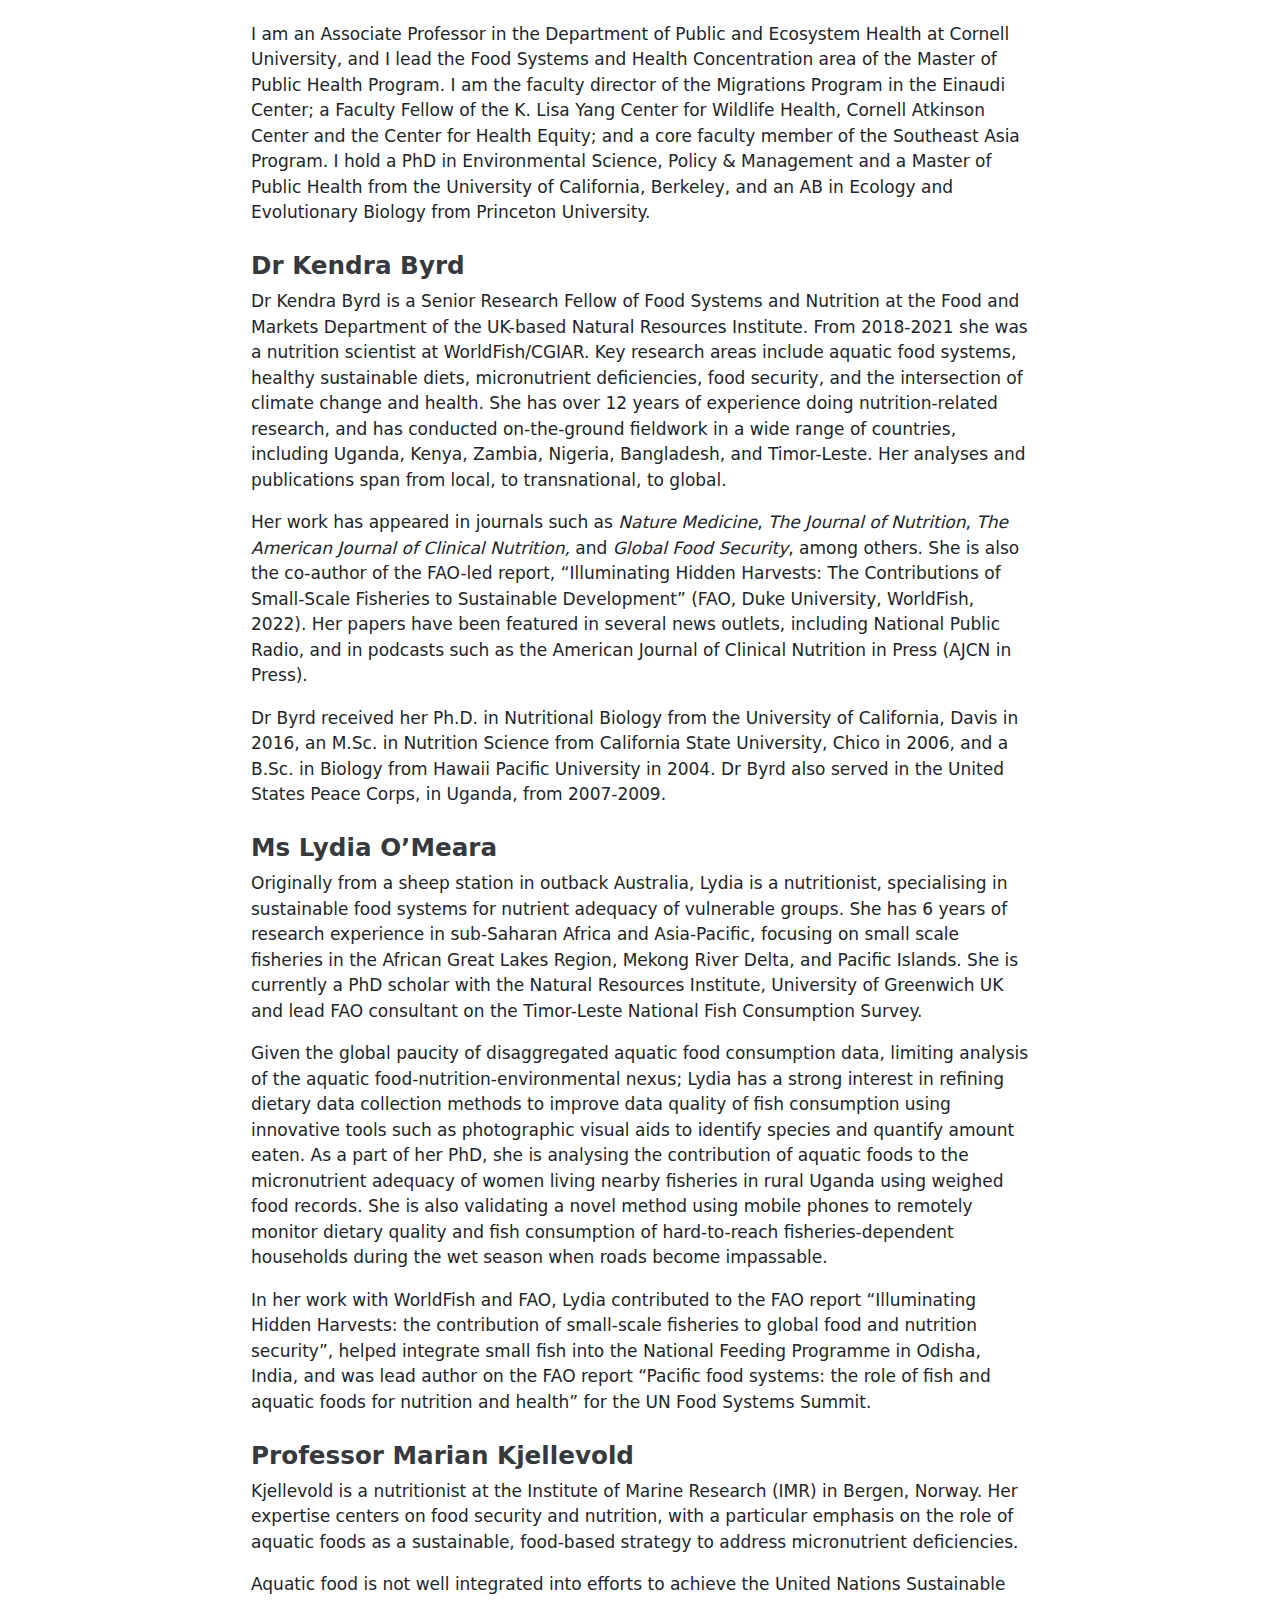
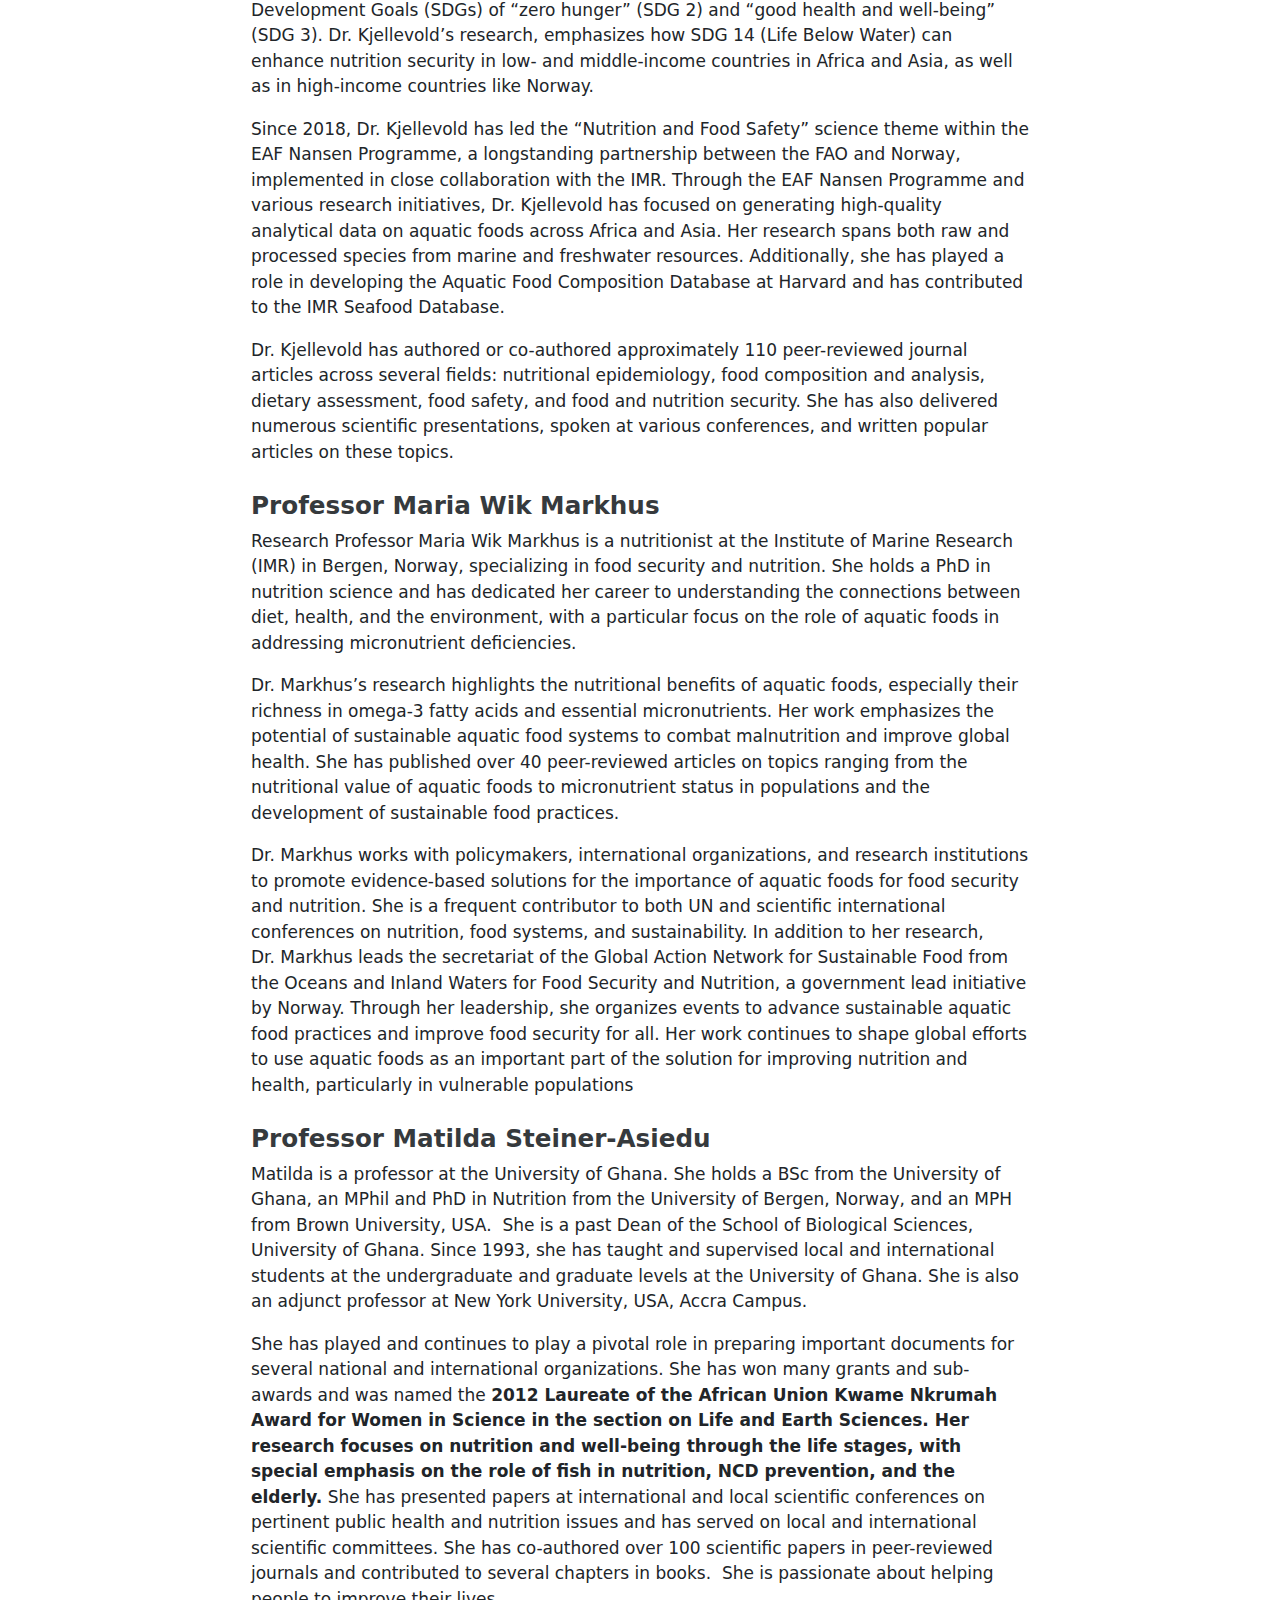
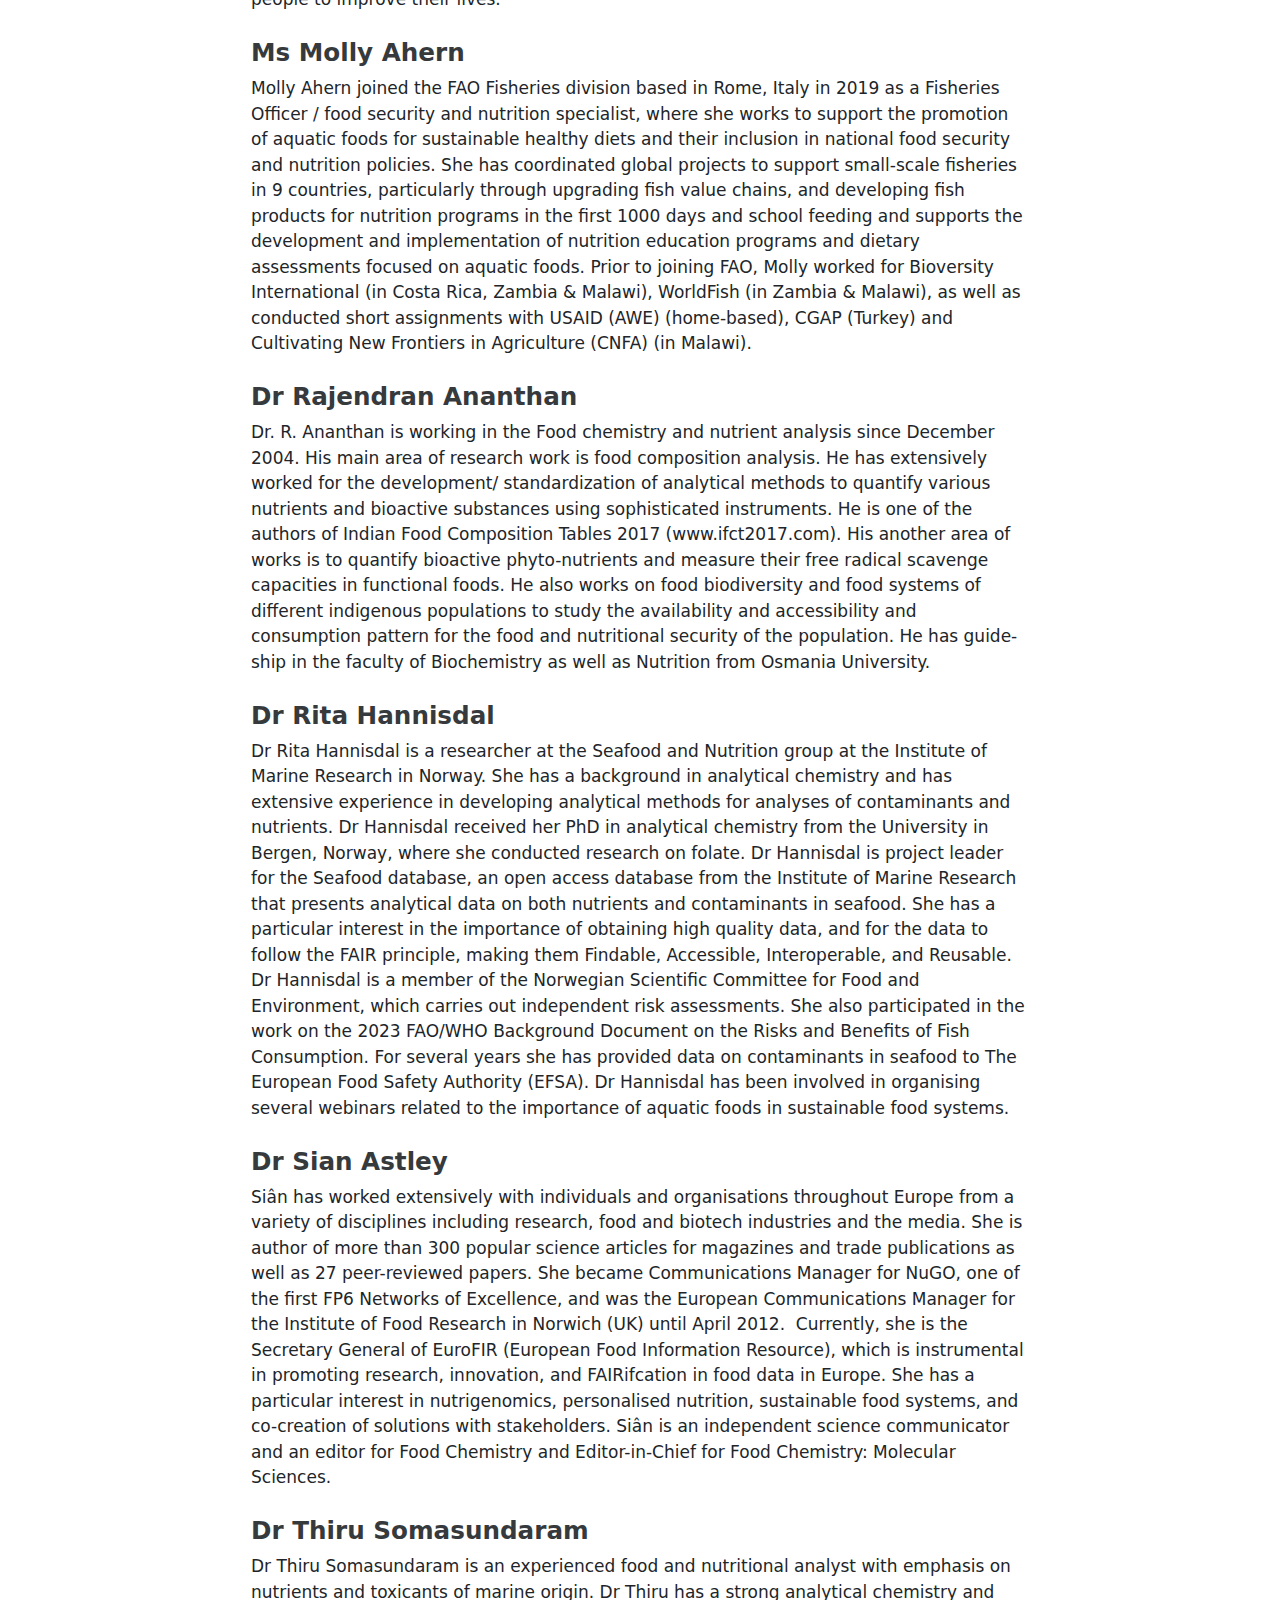
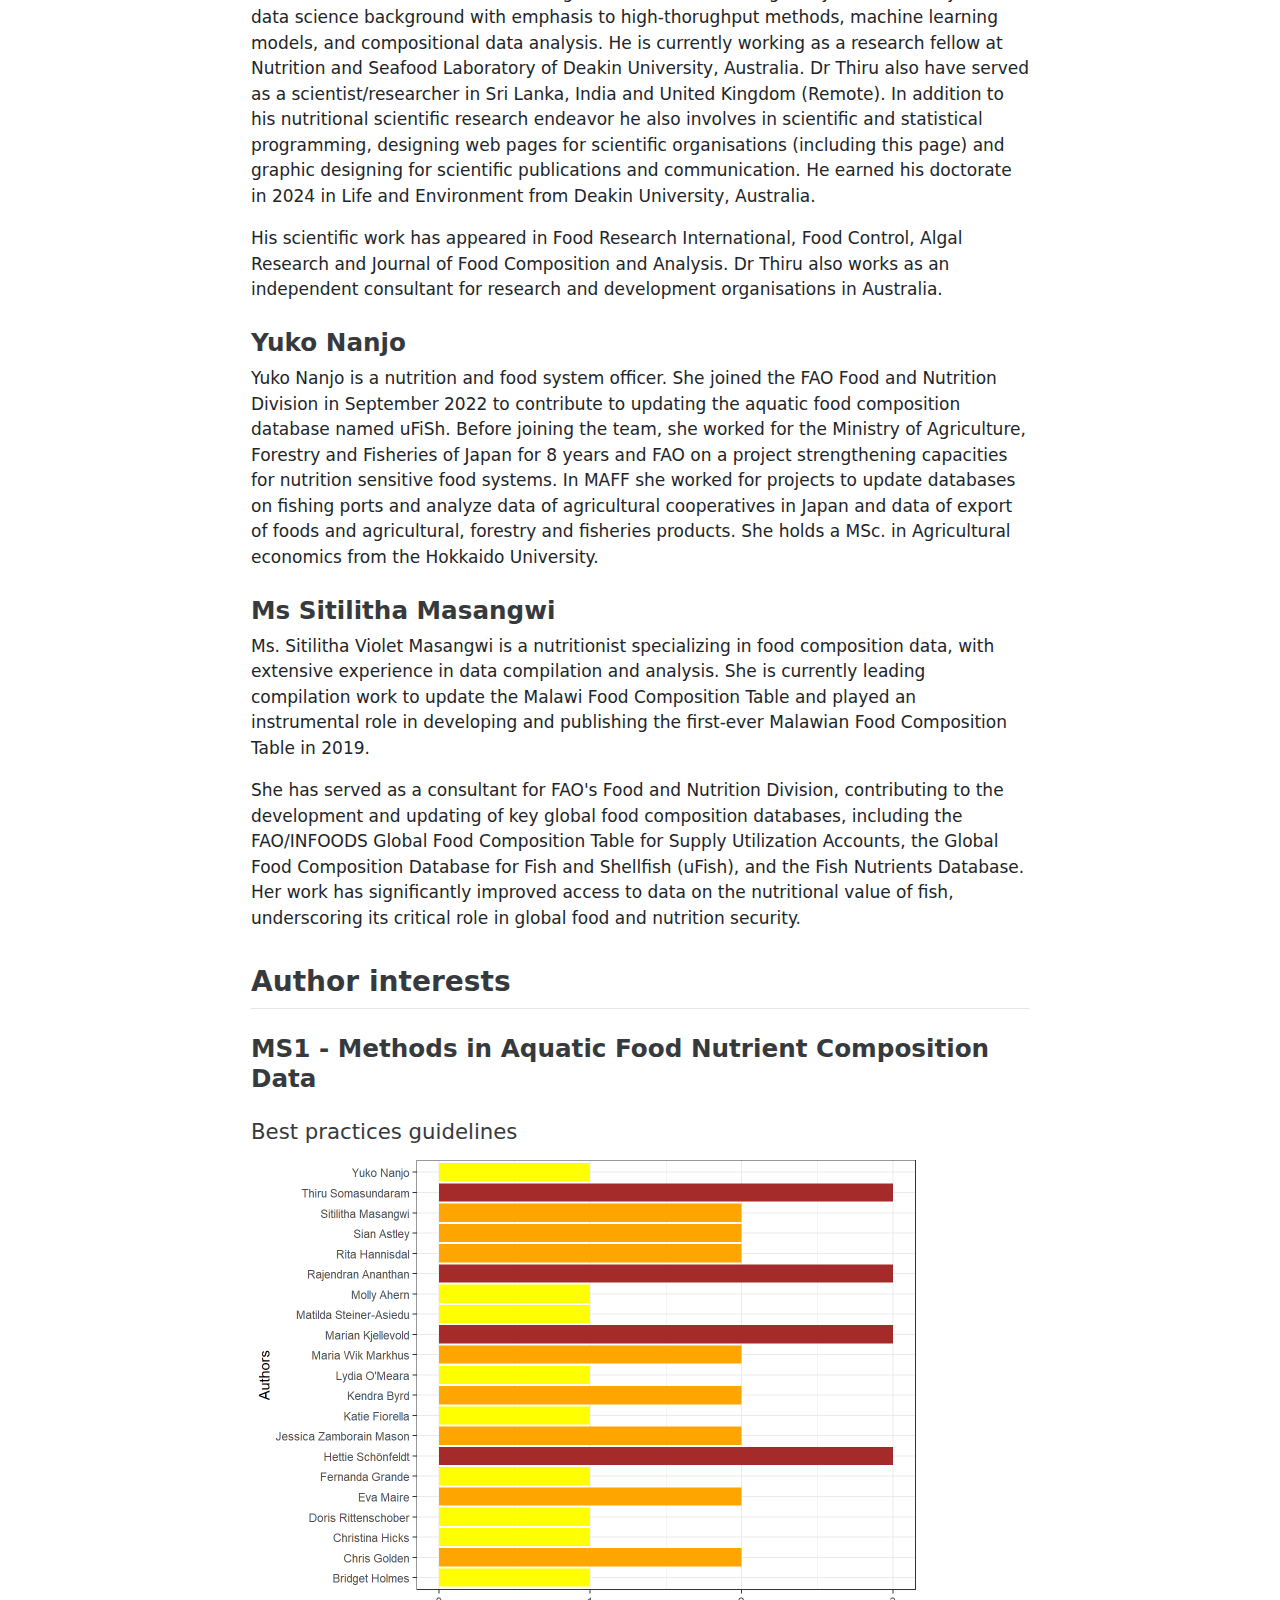
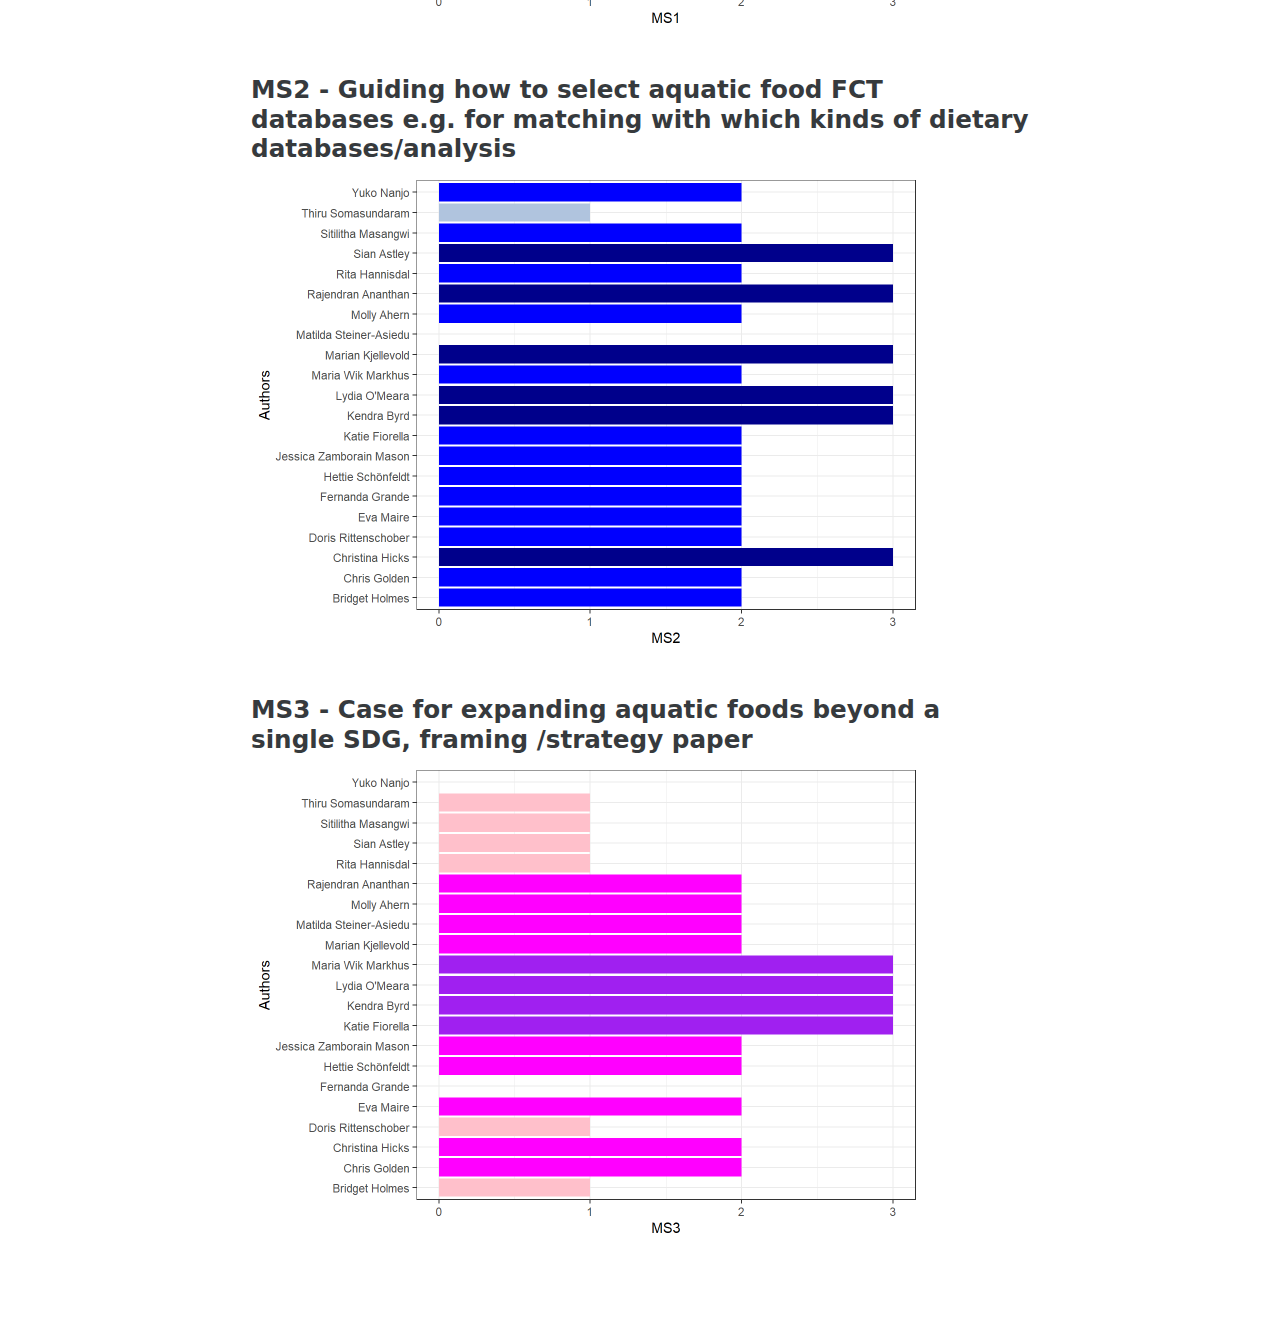
==== commit b28d8c5d: "Built site for gh-pages" ====
--- a/index.html
+++ b/index.html
@@ -343,6 +343,9 @@
 </p>
 </div>
 <div class="g-col-3">
+<p><img src="images/Sitilitha.jpg" class="img-fluid" width="187"></p>
+</div>
+<div class="g-col-3">
 <p><strong>Ms Sitilitha Masangwi<br>
 </strong>Food Composition Data Compiler<br>
 Lilongwe University of Agriculture and Natural Resources<br>
@@ -492,7 +495,8 @@
 </section>
 <section id="ms-sitilitha-masangwi" class="level3">
 <h3 class="anchored" data-anchor-id="ms-sitilitha-masangwi">Ms Sitilitha Masangwi</h3>
-<p>Food Composition Data Compiler, Lilongwe University of Agriculture and Natural Resources, Lilongwe, Malawi.</p>
+<p>Ms.&nbsp;Sitilitha Violet Masangwi is a nutritionist specializing in food composition data, with extensive experience in data compilation and analysis. She is currently leading compilation work to update the Malawi Food Composition Table and played an instrumental role in developing and publishing the first-ever Malawian Food Composition Table in 2019.</p>
+<p>She has served as a consultant for FAO's Food and Nutrition Division, contributing to the development and updating of key global food composition databases, including the FAO/INFOODS Global Food Composition Table for Supply Utilization Accounts, the Global Food Composition Database for Fish and Shellfish (uFish), and the Fish Nutrients Database. Her work has significantly improved access to data on the nutritional value of fish, underscoring its critical role in global food and nutrition security.</p>
 </section>
 </section>
 <section id="author-interests" class="level2">
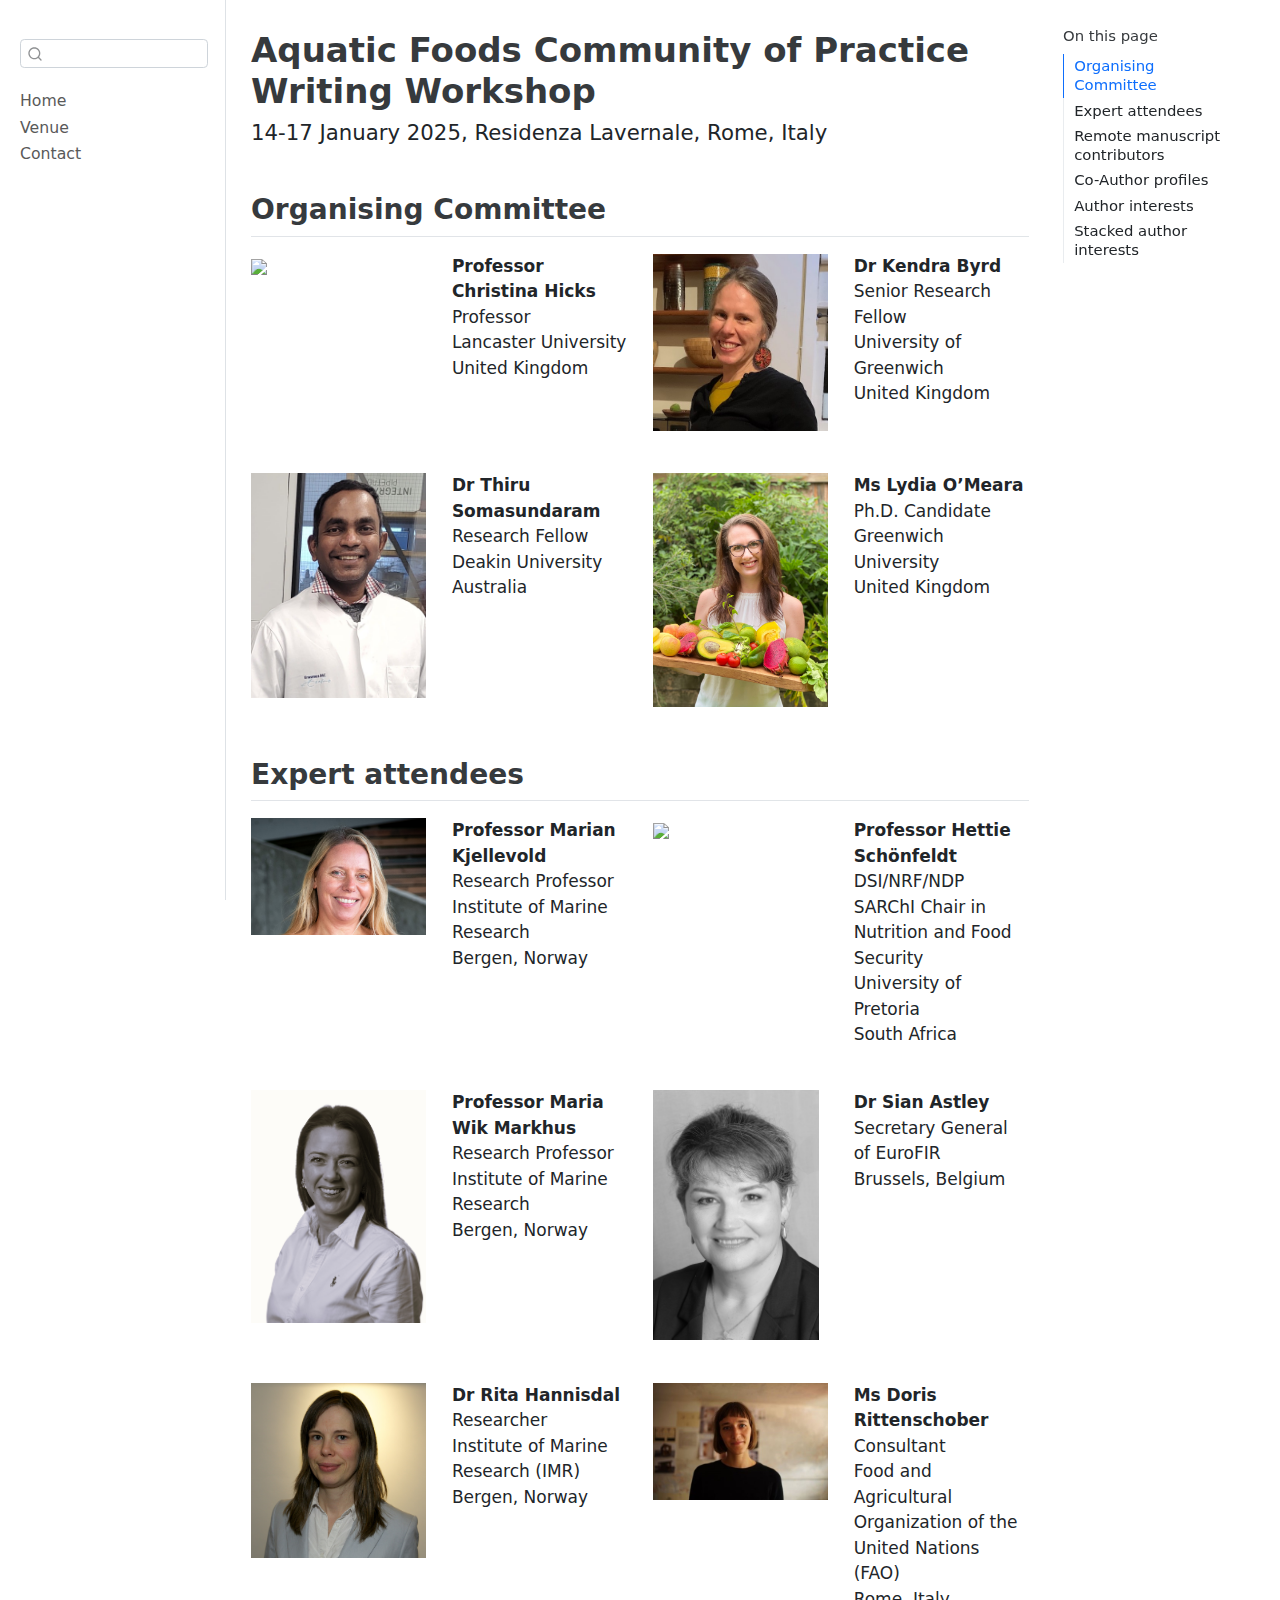
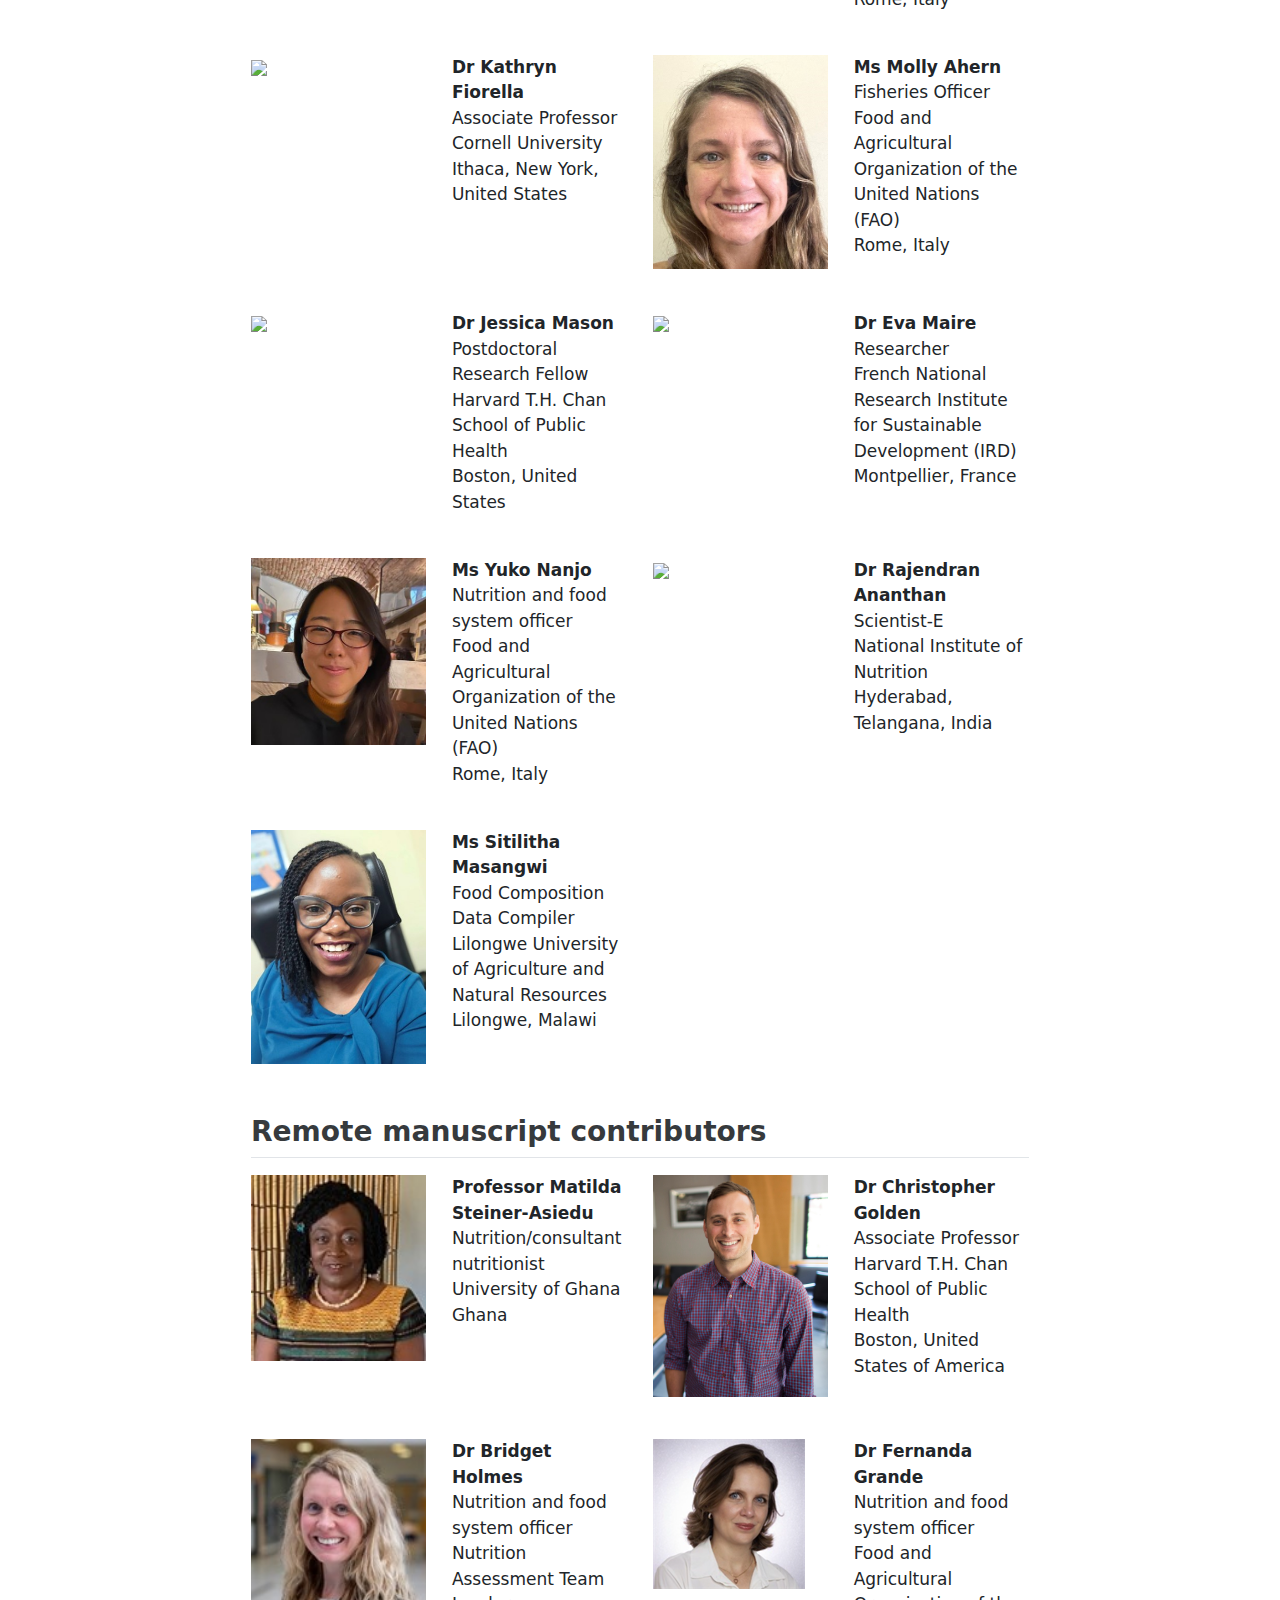
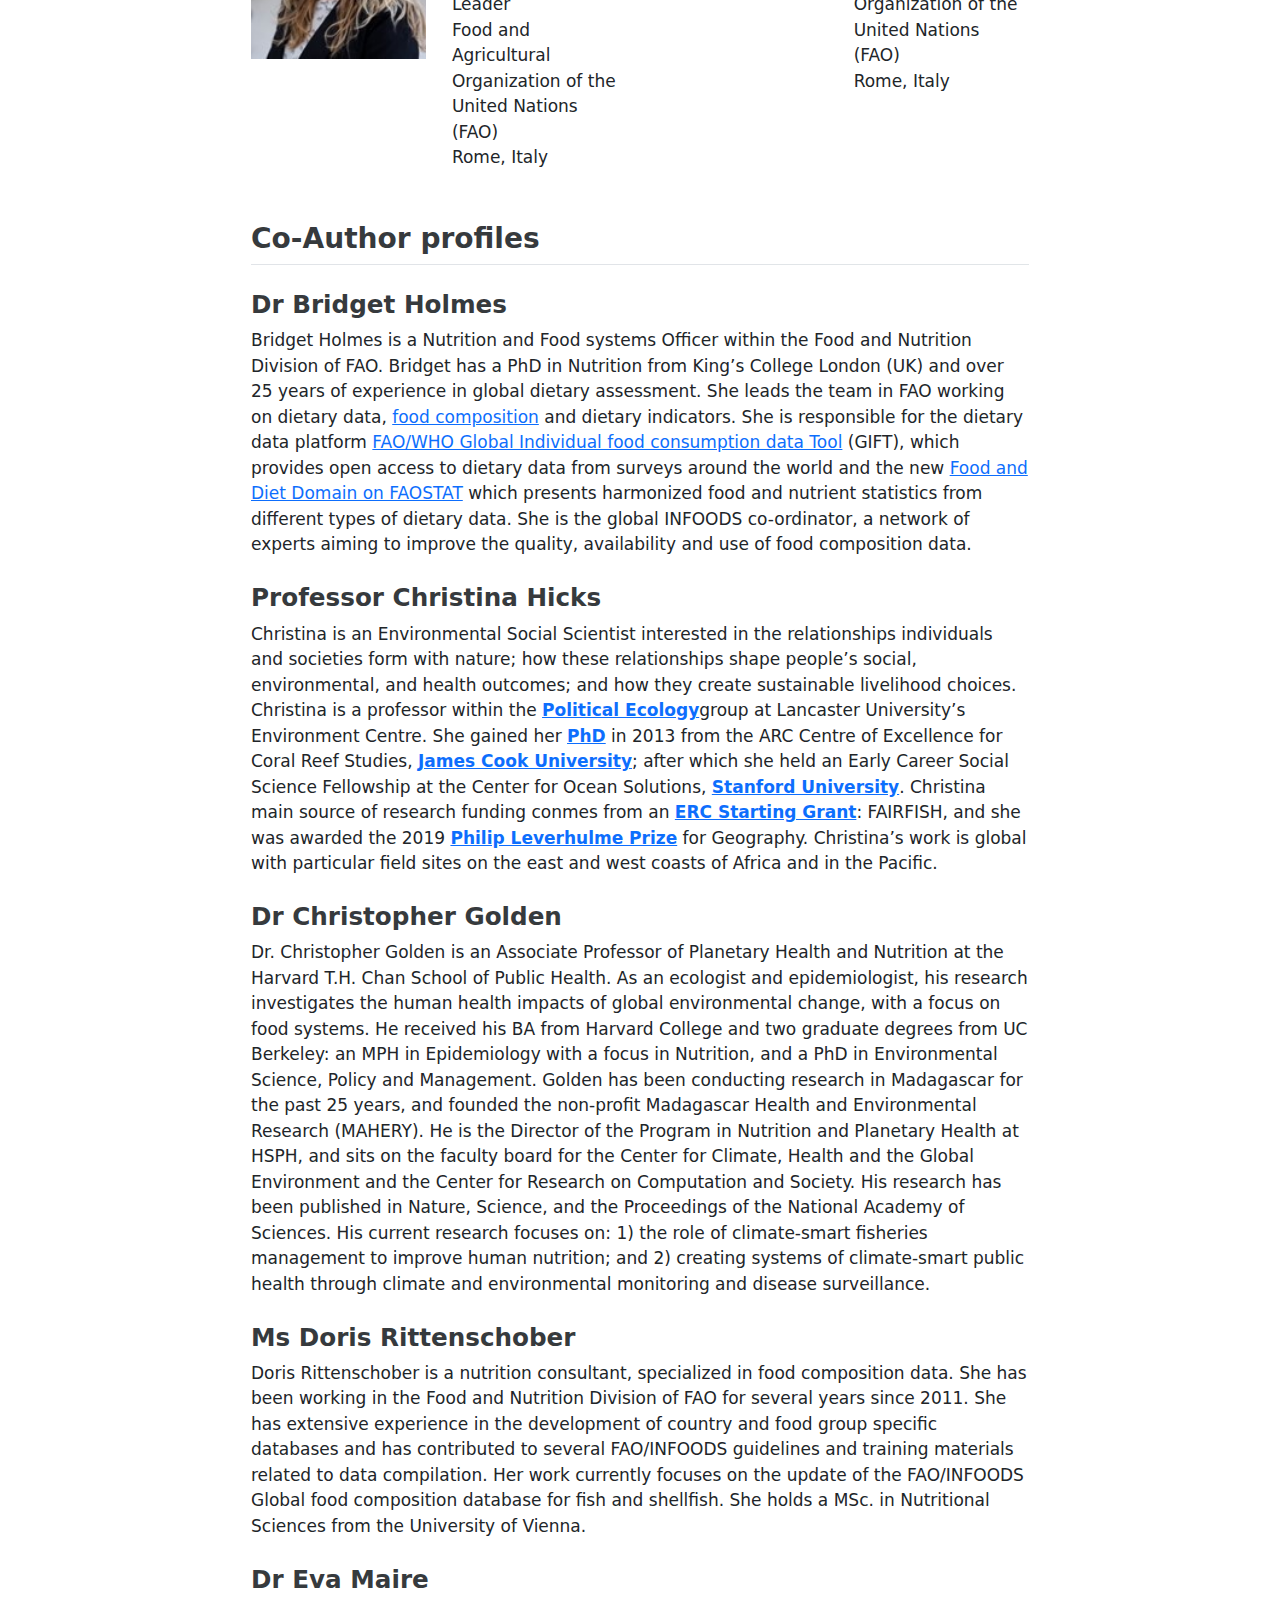
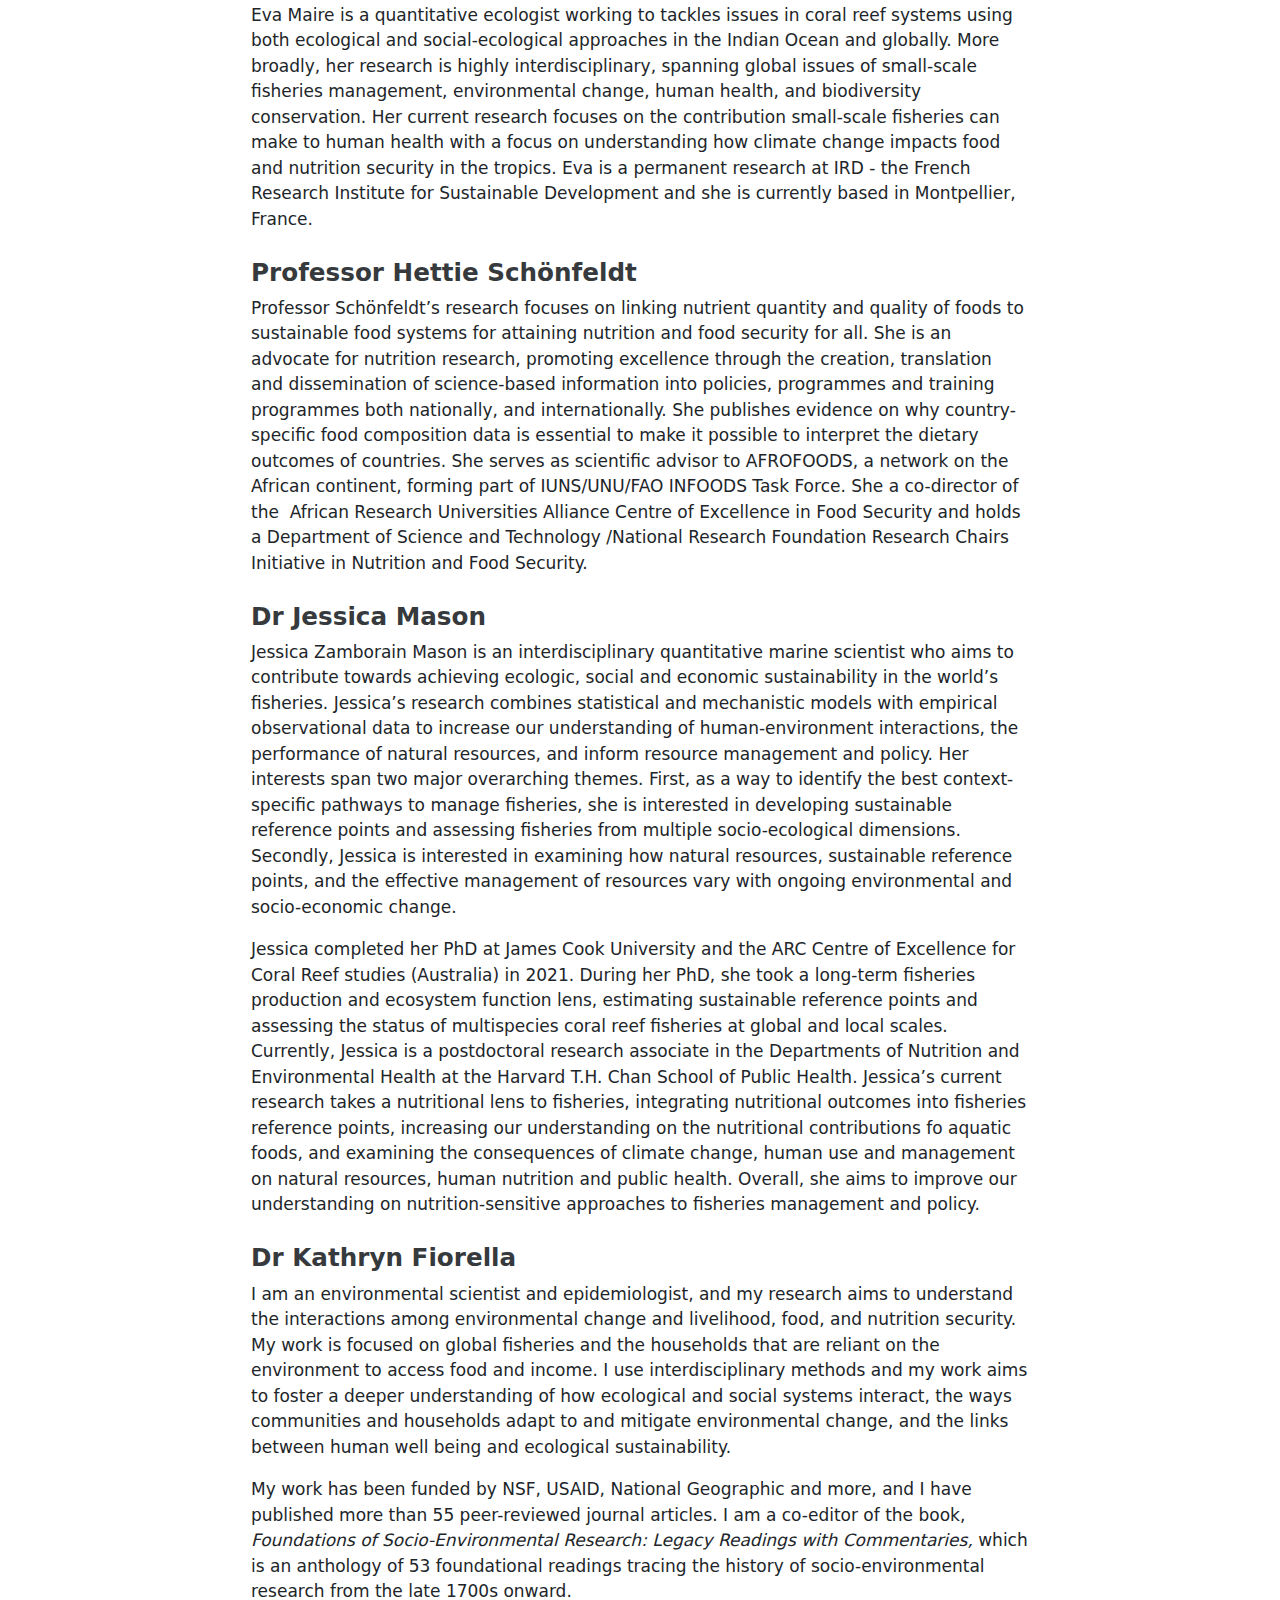
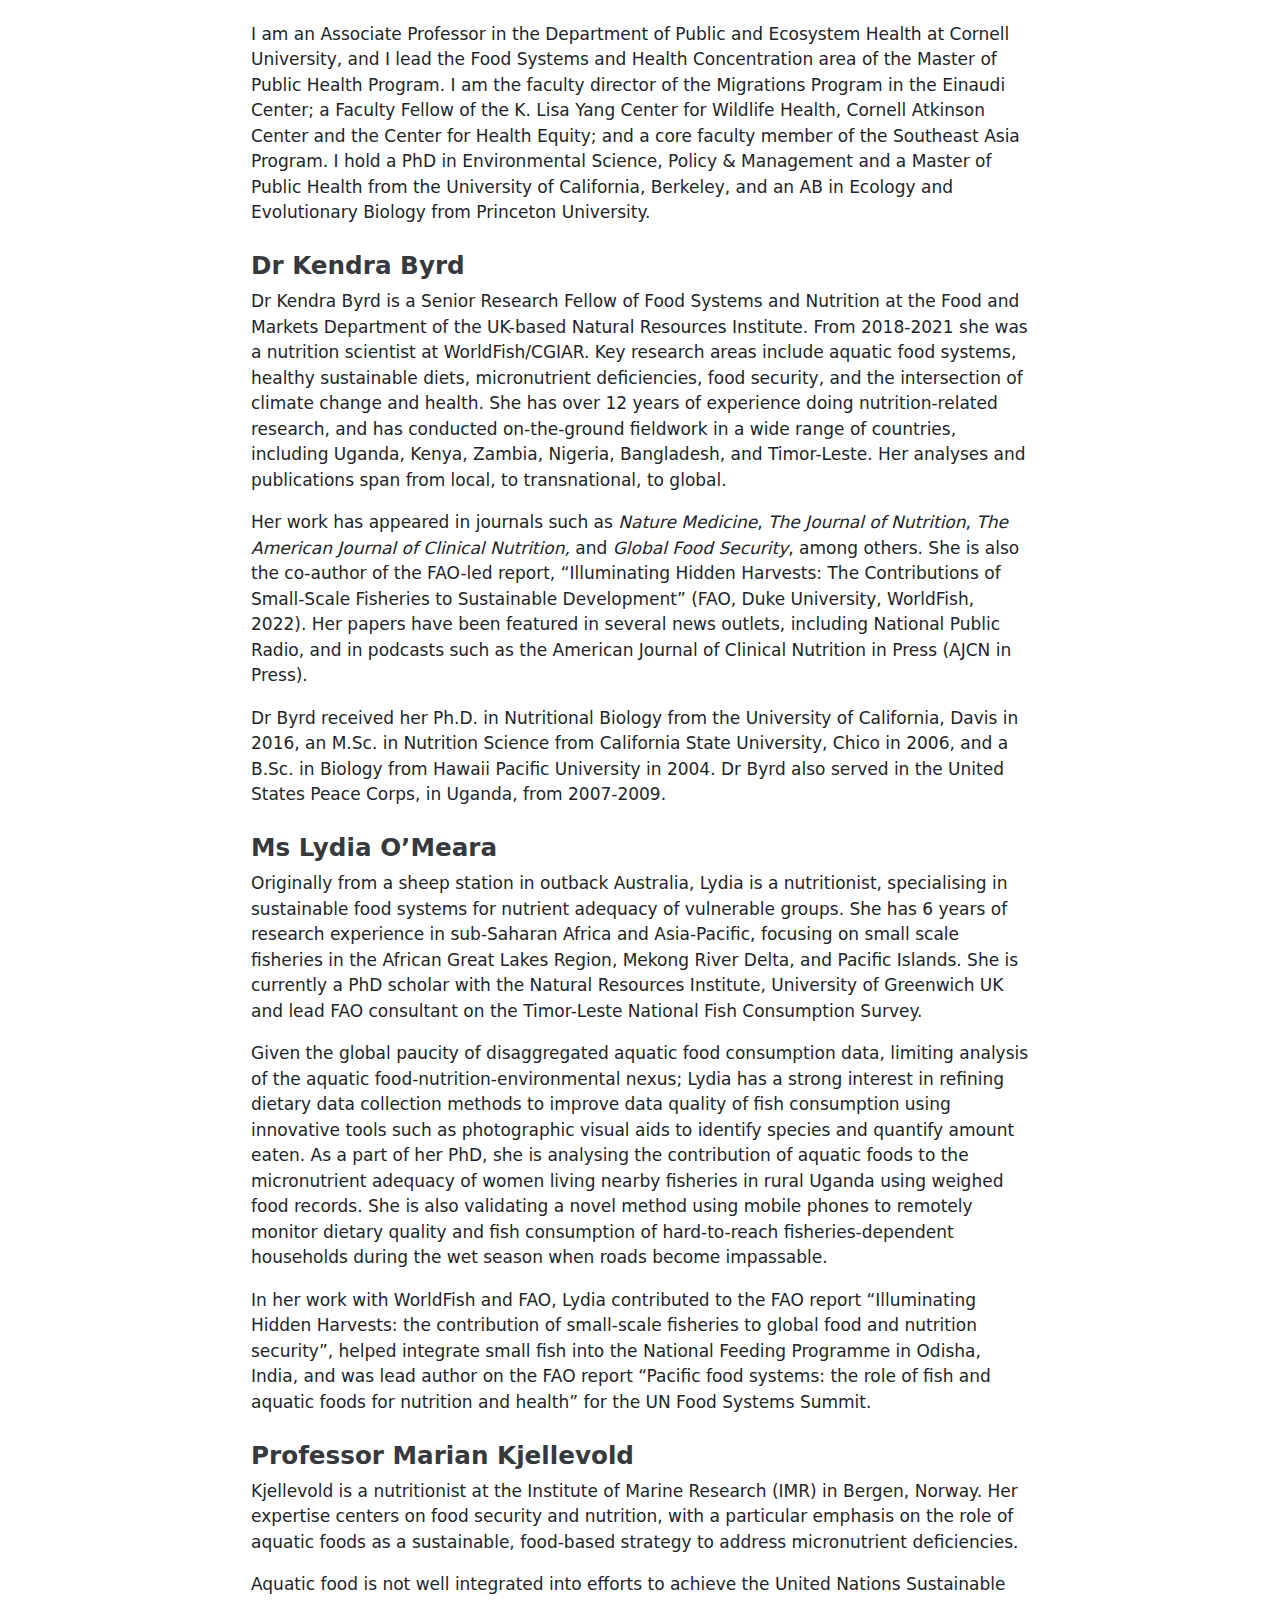
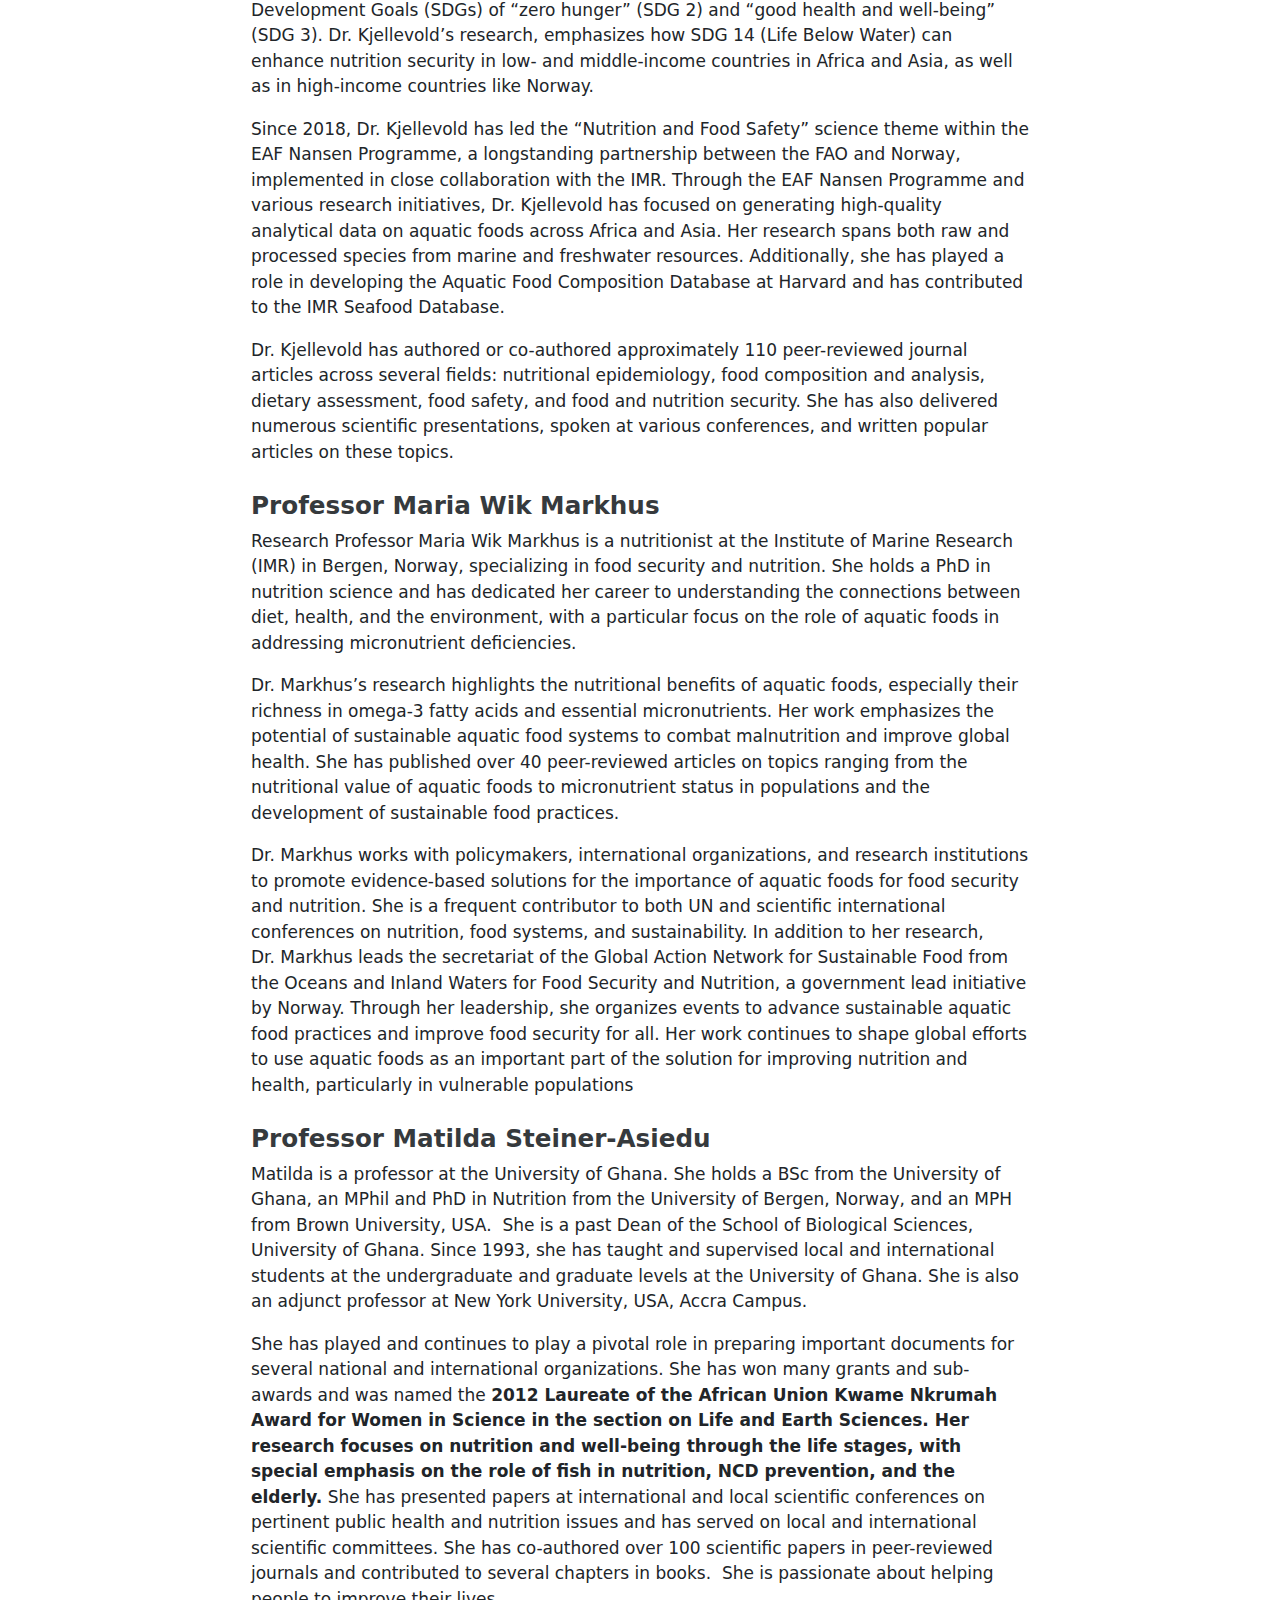
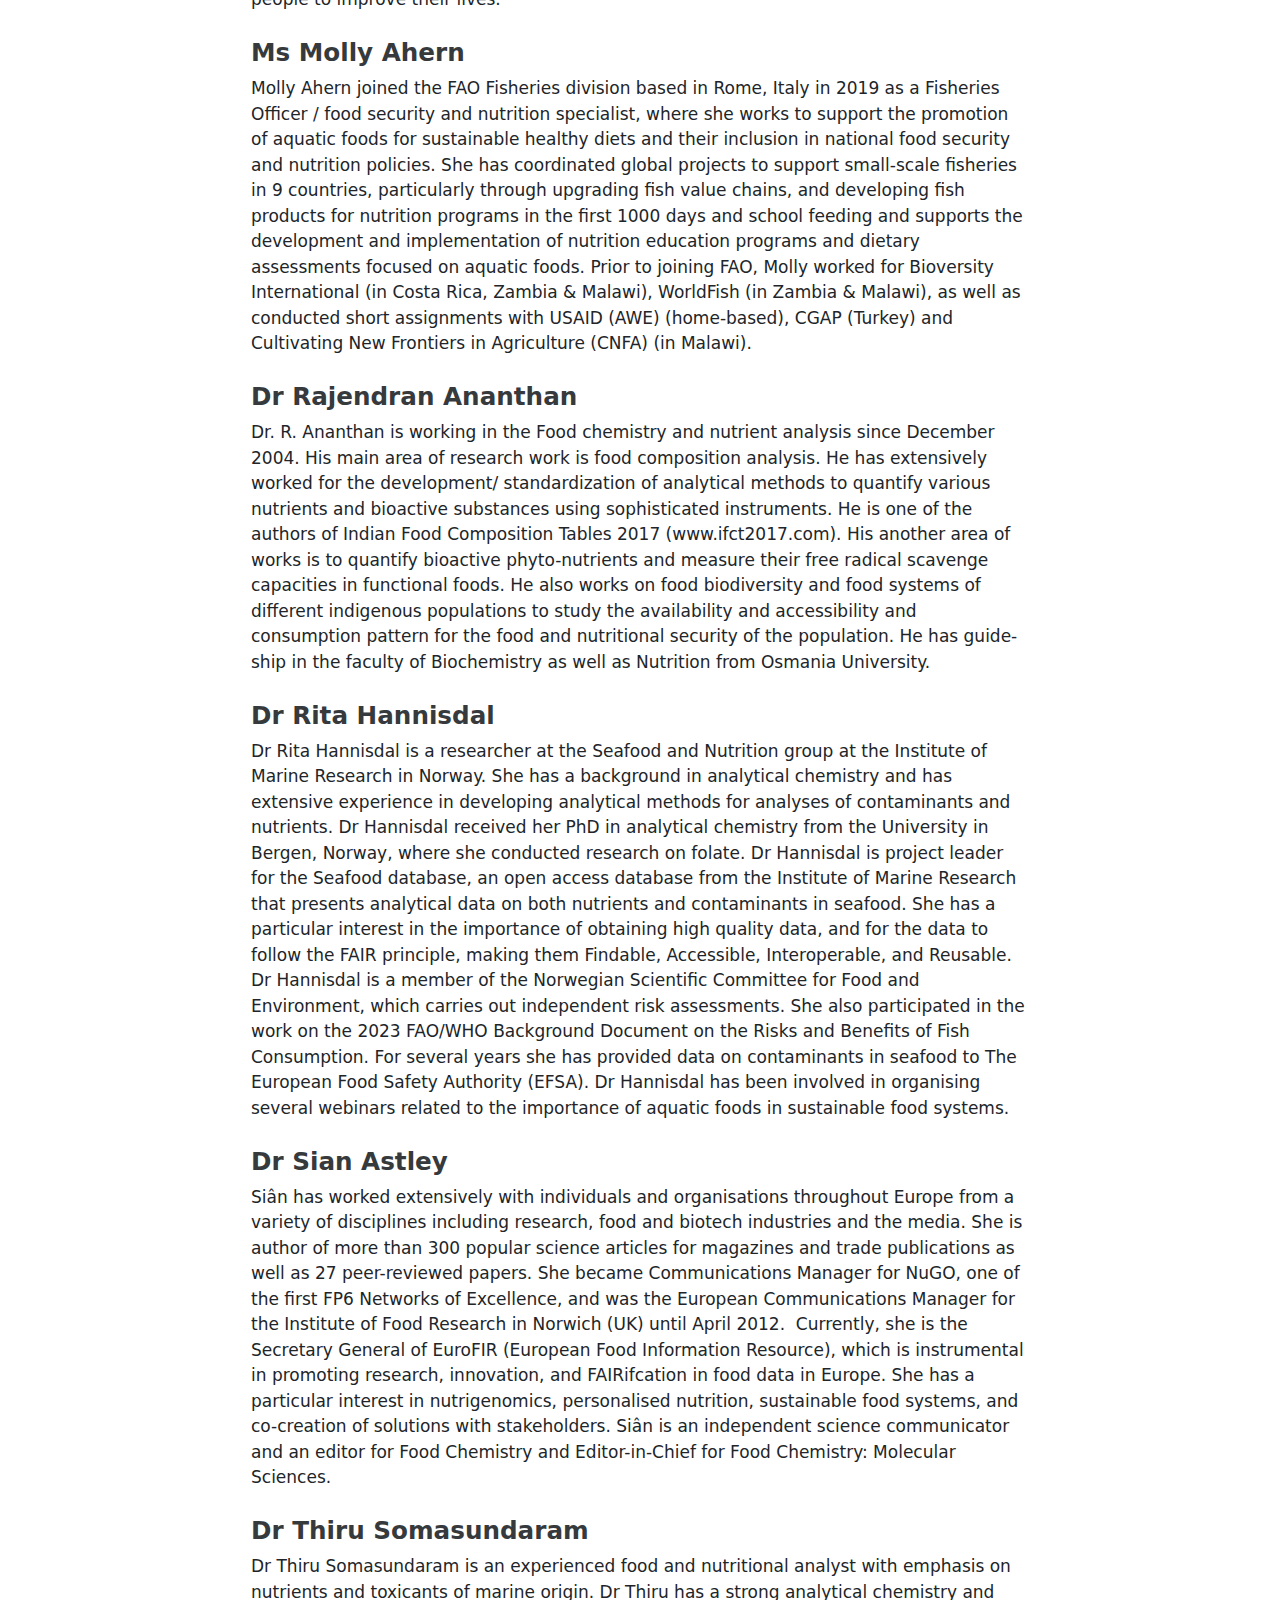
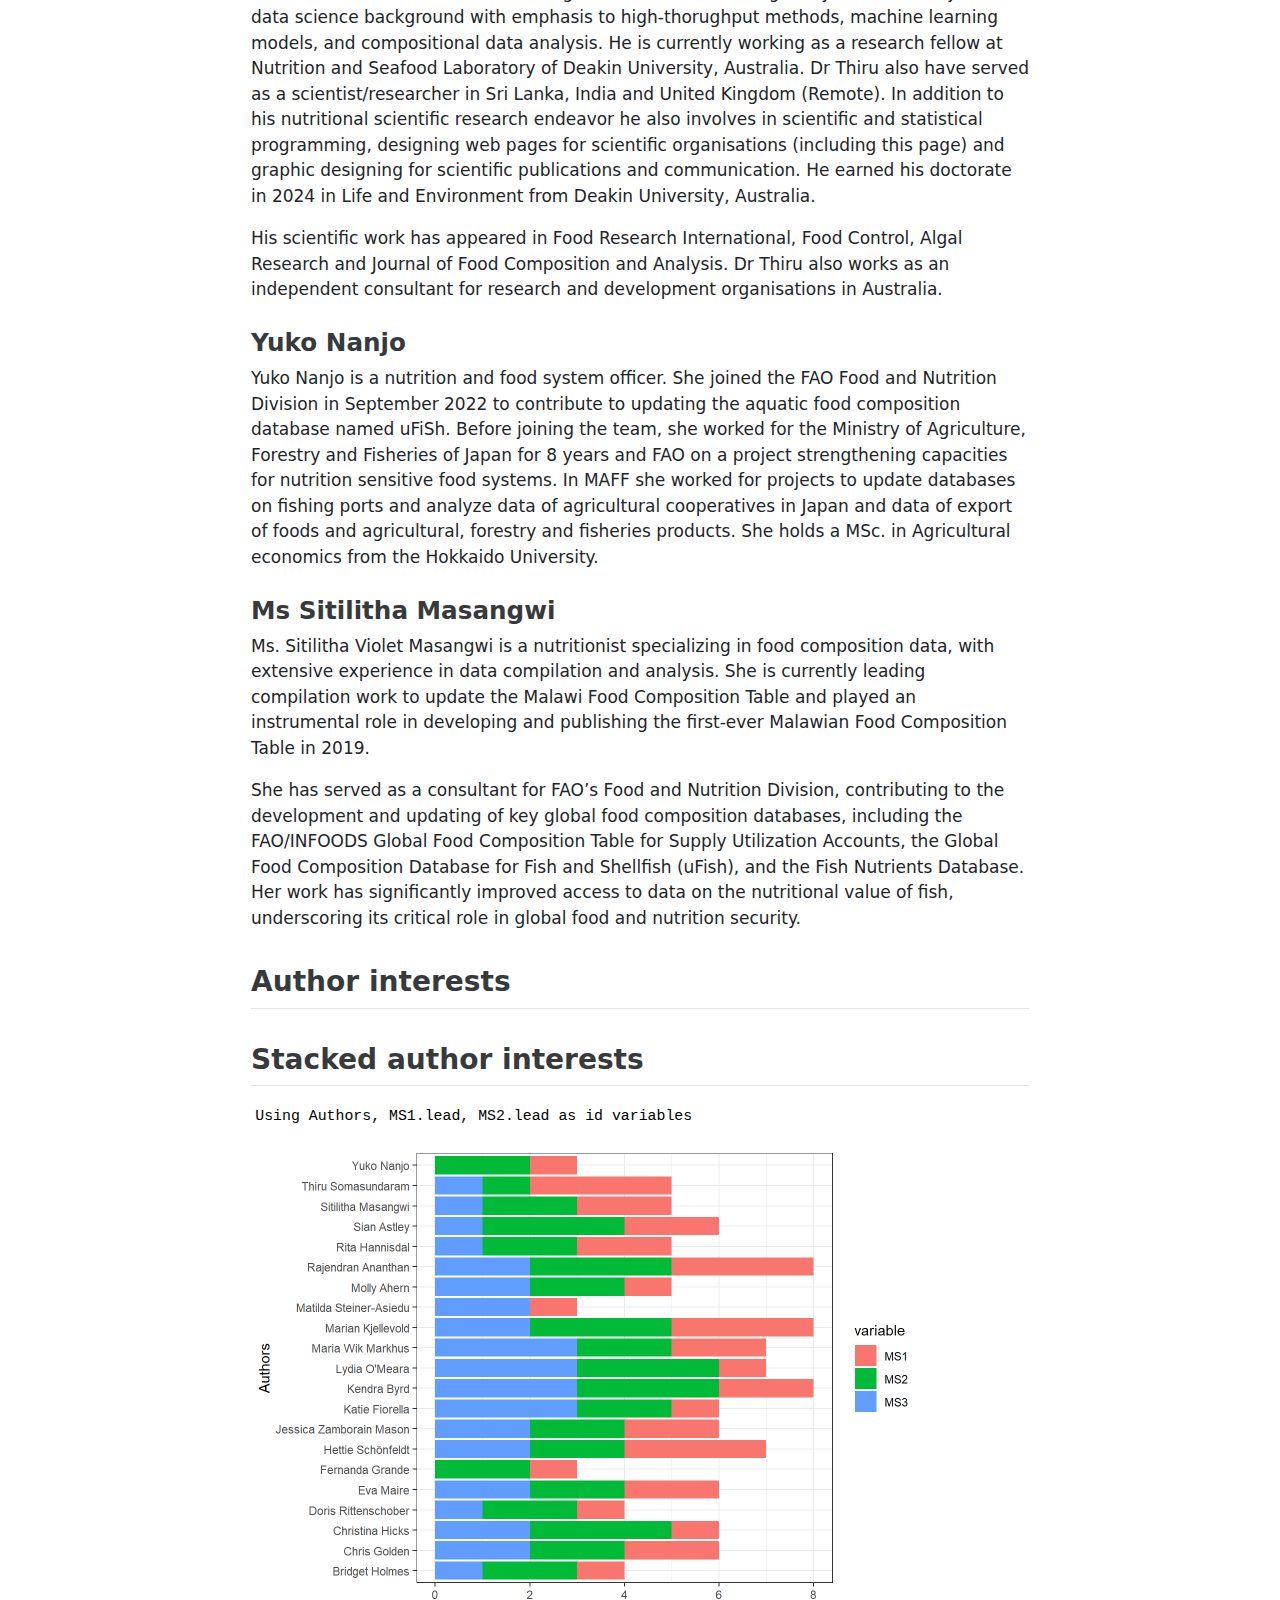
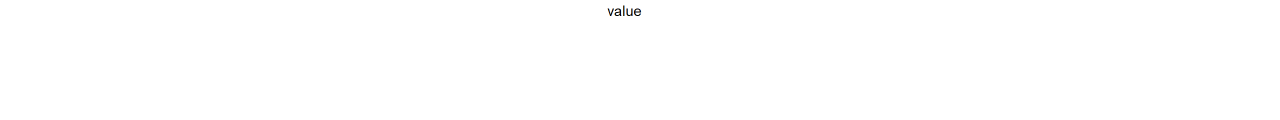
==== commit 3253c422: "Built site for gh-pages" ====
--- a/index.html
+++ b/index.html
@@ -146,12 +146,8 @@
   <li><a href="#yuko-nanjo" id="toc-yuko-nanjo" class="nav-link" data-scroll-target="#yuko-nanjo">Yuko Nanjo</a></li>
   <li><a href="#ms-sitilitha-masangwi" id="toc-ms-sitilitha-masangwi" class="nav-link" data-scroll-target="#ms-sitilitha-masangwi">Ms Sitilitha Masangwi</a></li>
   </ul></li>
-  <li><a href="#author-interests" id="toc-author-interests" class="nav-link" data-scroll-target="#author-interests">Author interests</a>
-  <ul class="collapse">
-  <li><a href="#ms1---methods-in-aquatic-food-nutrient-composition-data" id="toc-ms1---methods-in-aquatic-food-nutrient-composition-data" class="nav-link" data-scroll-target="#ms1---methods-in-aquatic-food-nutrient-composition-data"><strong>MS1 - Methods in Aquatic Food Nutrient Composition Data</strong></a></li>
-  <li><a href="#ms2---guiding-how-to-select-aquatic-food-fct-databases-e.g.-for-matching-with-which-kinds-of-dietary-databasesanalysis" id="toc-ms2---guiding-how-to-select-aquatic-food-fct-databases-e.g.-for-matching-with-which-kinds-of-dietary-databasesanalysis" class="nav-link" data-scroll-target="#ms2---guiding-how-to-select-aquatic-food-fct-databases-e.g.-for-matching-with-which-kinds-of-dietary-databasesanalysis"><strong>MS2 - Guiding how to select aquatic food FCT databases e.g.&nbsp;for matching with which kinds of dietary databases/analysis</strong></a></li>
-  <li><a href="#ms3---case-for-expanding-aquatic-foods-beyond-a-single-sdg-framing-strategy-paper" id="toc-ms3---case-for-expanding-aquatic-foods-beyond-a-single-sdg-framing-strategy-paper" class="nav-link" data-scroll-target="#ms3---case-for-expanding-aquatic-foods-beyond-a-single-sdg-framing-strategy-paper"><strong>MS3 - Case for expanding aquatic foods beyond a single SDG, framing /strategy paper</strong></a></li>
-  </ul></li>
+  <li><a href="#author-interests" id="toc-author-interests" class="nav-link" data-scroll-target="#author-interests">Author interests</a></li>
+  <li><a href="#stacked-author-interests" id="toc-stacked-author-interests" class="nav-link" data-scroll-target="#stacked-author-interests">Stacked author interests</a></li>
   </ul>
 </nav>
     </div>
@@ -496,40 +492,58 @@
 <section id="ms-sitilitha-masangwi" class="level3">
 <h3 class="anchored" data-anchor-id="ms-sitilitha-masangwi">Ms Sitilitha Masangwi</h3>
 <p>Ms.&nbsp;Sitilitha Violet Masangwi is a nutritionist specializing in food composition data, with extensive experience in data compilation and analysis. She is currently leading compilation work to update the Malawi Food Composition Table and played an instrumental role in developing and publishing the first-ever Malawian Food Composition Table in 2019.</p>
-<p>She has served as a consultant for FAO's Food and Nutrition Division, contributing to the development and updating of key global food composition databases, including the FAO/INFOODS Global Food Composition Table for Supply Utilization Accounts, the Global Food Composition Database for Fish and Shellfish (uFish), and the Fish Nutrients Database. Her work has significantly improved access to data on the nutritional value of fish, underscoring its critical role in global food and nutrition security.</p>
+<p>She has served as a consultant for FAO’s Food and Nutrition Division, contributing to the development and updating of key global food composition databases, including the FAO/INFOODS Global Food Composition Table for Supply Utilization Accounts, the Global Food Composition Database for Fish and Shellfish (uFish), and the Fish Nutrients Database. Her work has significantly improved access to data on the nutritional value of fish, underscoring its critical role in global food and nutrition security.</p>
 </section>
 </section>
 <section id="author-interests" class="level2">
 <h2 class="anchored" data-anchor-id="author-interests">Author interests</h2>
-<section id="ms1---methods-in-aquatic-food-nutrient-composition-data" class="level3">
-<h3 class="anchored" data-anchor-id="ms1---methods-in-aquatic-food-nutrient-composition-data"><strong>MS1 - Methods in Aquatic Food Nutrient Composition Data</strong></h3>
-<section id="best-practices-guidelines" class="level4">
-<h4 class="anchored" data-anchor-id="best-practices-guidelines">Best practices guidelines</h4>
+<!--
+
+### **MS1 - Methods in Aquatic Food Nutrient Composition Data**
+
+#### Best practices guidelines
+
+::: {.cell}
+::: {.cell-output-display}
+![](index_files/figure-html/MS1-1.png){width=672}
+:::
+:::
+
+
+### **MS2 - Guiding how to select aquatic food FCT databases e.g. for matching with which kinds of dietary databases/analysis**
+
+
+::: {.cell}
+::: {.cell-output-display}
+![](index_files/figure-html/MS2-1.png){width=672}
+:::
+:::
+
+
+### **MS3 - Case for expanding aquatic foods beyond a single SDG, framing /strategy paper**
+
+
+::: {.cell}
+::: {.cell-output-display}
+![](index_files/figure-html/MS3-1.png){width=672}
+:::
+:::
+
+
+-->
+</section>
+<section id="stacked-author-interests" class="level2">
+<h2 class="anchored" data-anchor-id="stacked-author-interests">Stacked author interests</h2>
 <div class="cell">
+<div class="cell-output cell-output-stderr">
+<pre><code>Using Authors, MS1.lead, MS2.lead as id variables</code></pre>
+</div>
 <div class="cell-output-display">
-<p><img src="index_files/figure-html/MS1-1.png" class="img-fluid" width="672"></p>
-</div>
-</div>
-</section>
-</section>
-<section id="ms2---guiding-how-to-select-aquatic-food-fct-databases-e.g.-for-matching-with-which-kinds-of-dietary-databasesanalysis" class="level3">
-<h3 class="anchored" data-anchor-id="ms2---guiding-how-to-select-aquatic-food-fct-databases-e.g.-for-matching-with-which-kinds-of-dietary-databasesanalysis"><strong>MS2 - Guiding how to select aquatic food FCT databases e.g.&nbsp;for matching with which kinds of dietary databases/analysis</strong></h3>
-<div class="cell">
-<div class="cell-output-display">
-<p><img src="index_files/figure-html/MS2-1.png" class="img-fluid" width="672"></p>
-</div>
-</div>
-</section>
-<section id="ms3---case-for-expanding-aquatic-foods-beyond-a-single-sdg-framing-strategy-paper" class="level3">
-<h3 class="anchored" data-anchor-id="ms3---case-for-expanding-aquatic-foods-beyond-a-single-sdg-framing-strategy-paper"><strong>MS3 - Case for expanding aquatic foods beyond a single SDG, framing /strategy paper</strong></h3>
-<div class="cell">
-<div class="cell-output-display">
-<p><img src="index_files/figure-html/MS3-1.png" class="img-fluid" width="672"></p>
-</div>
-</div>
-
-
-</section>
+<p><img src="index_files/figure-html/stacked_ai-1.png" class="img-fluid" width="672"></p>
+</div>
+</div>
+
+
 </section>
 
 </main> <!-- /main -->
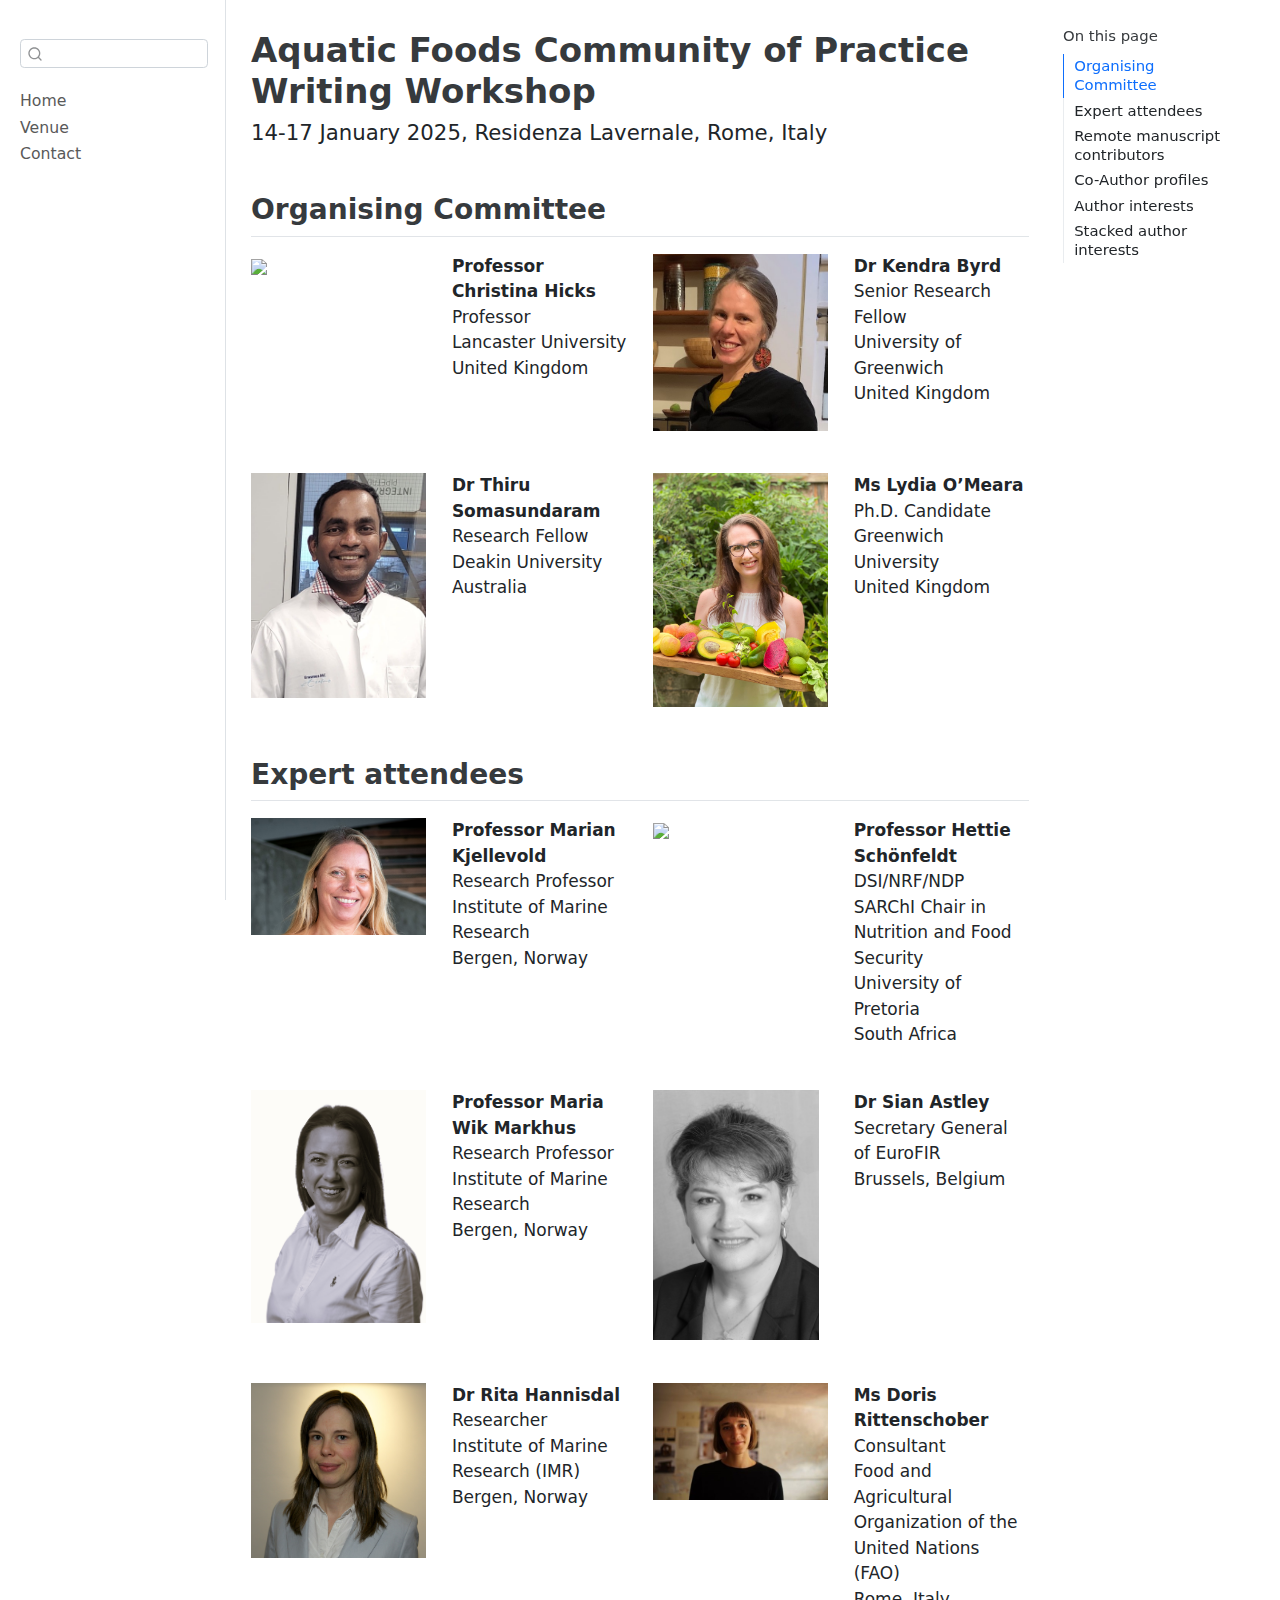
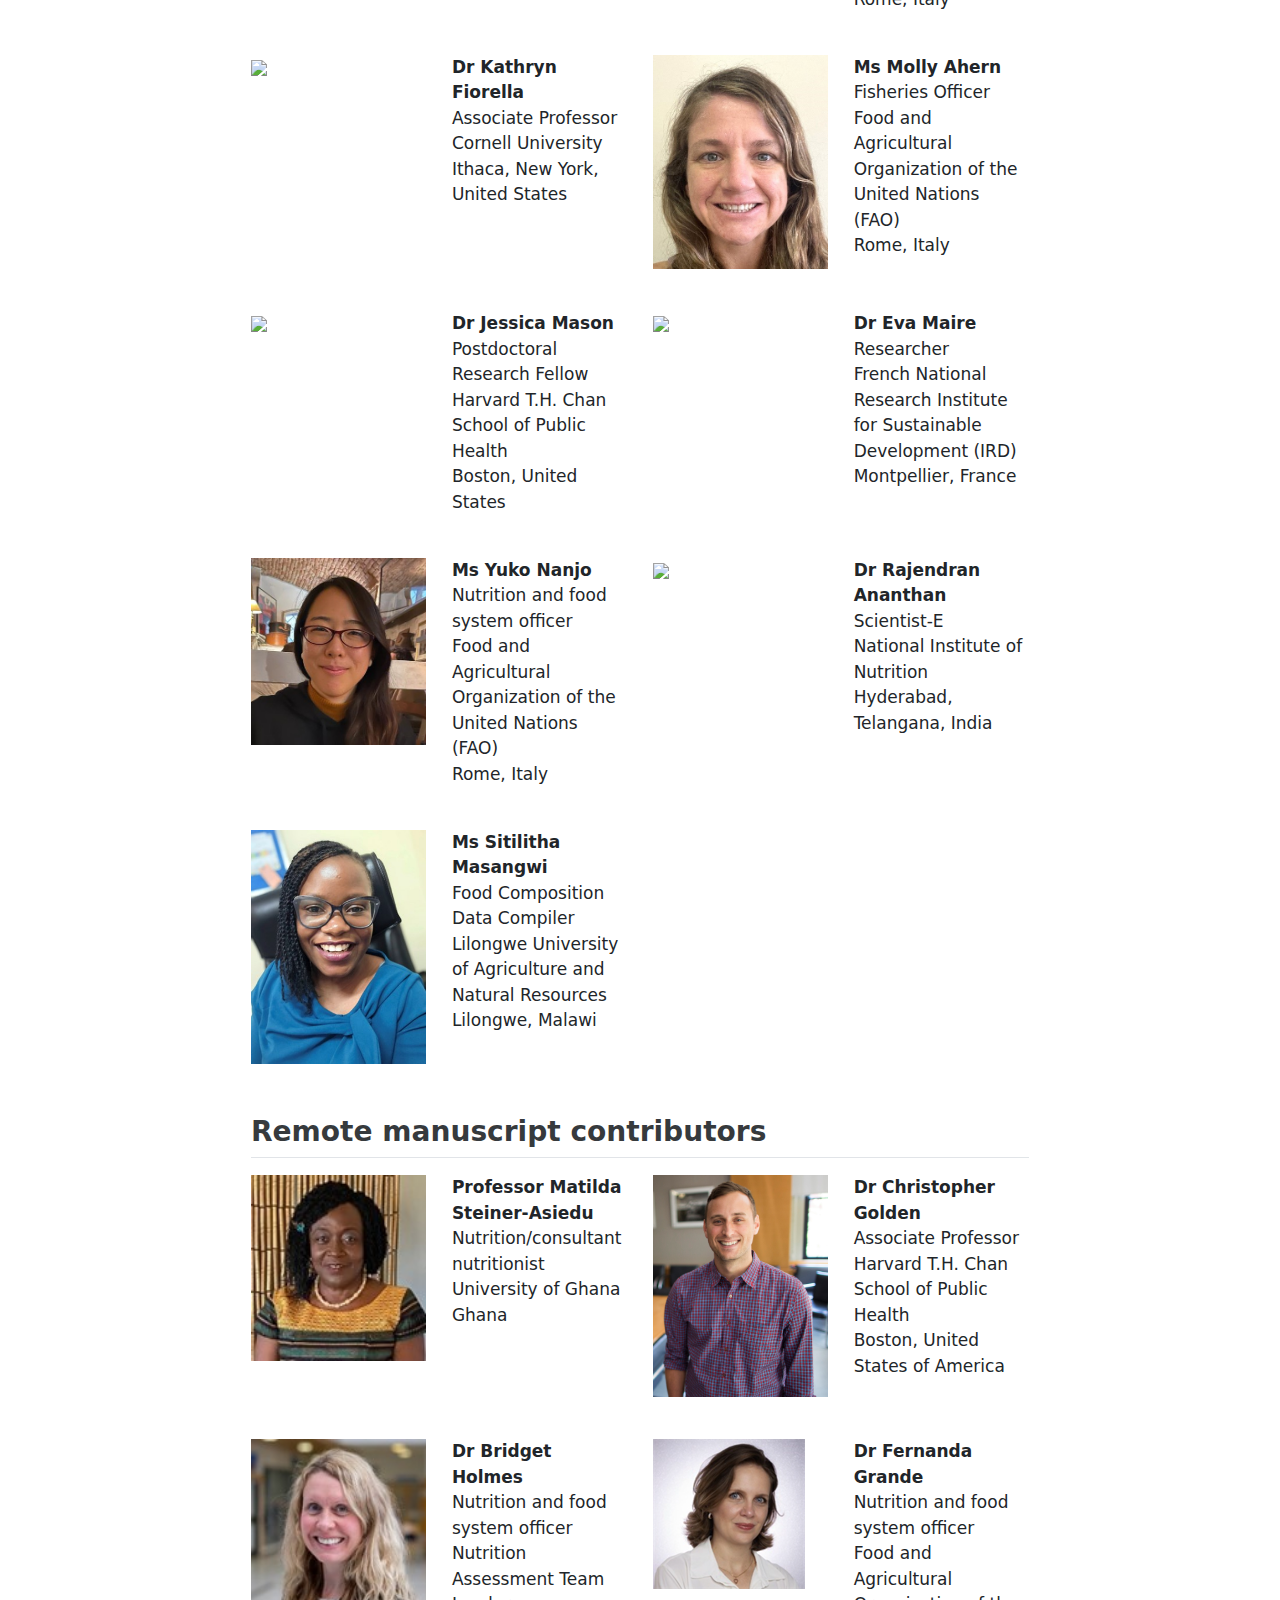
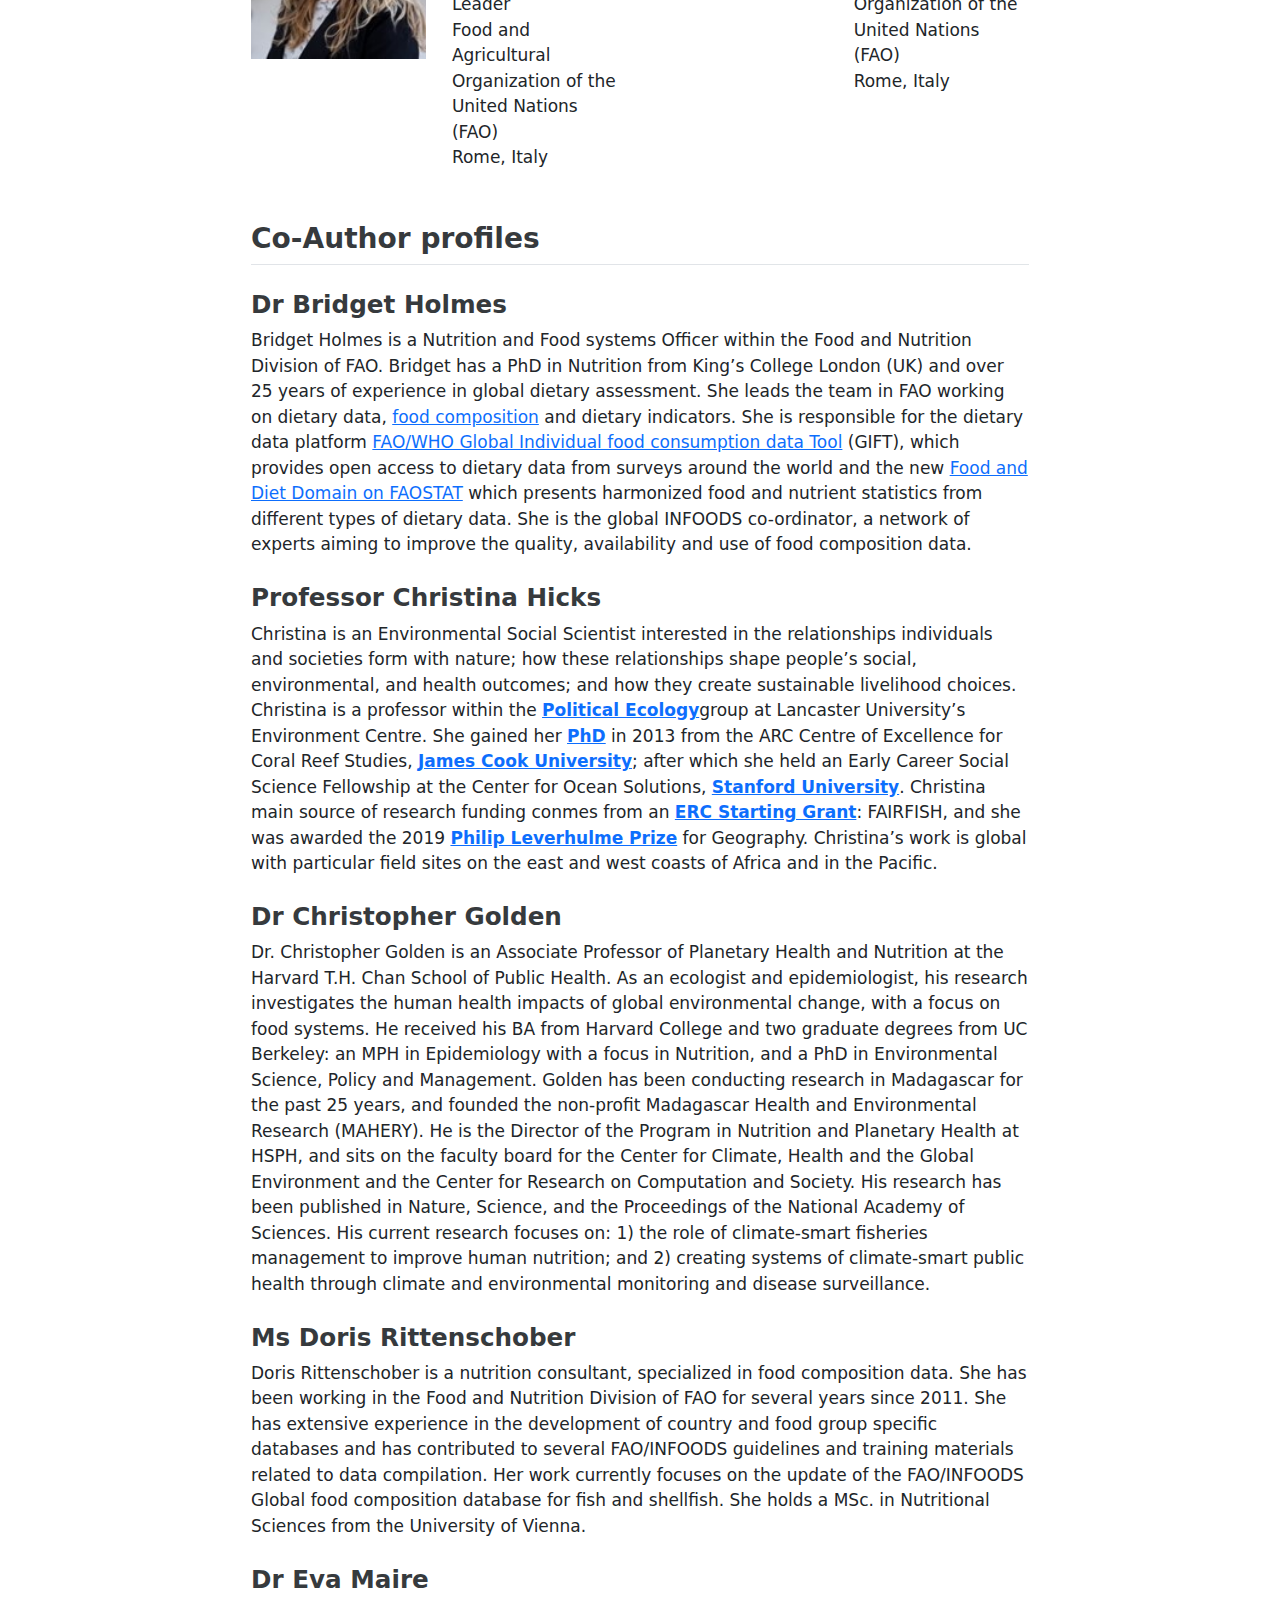
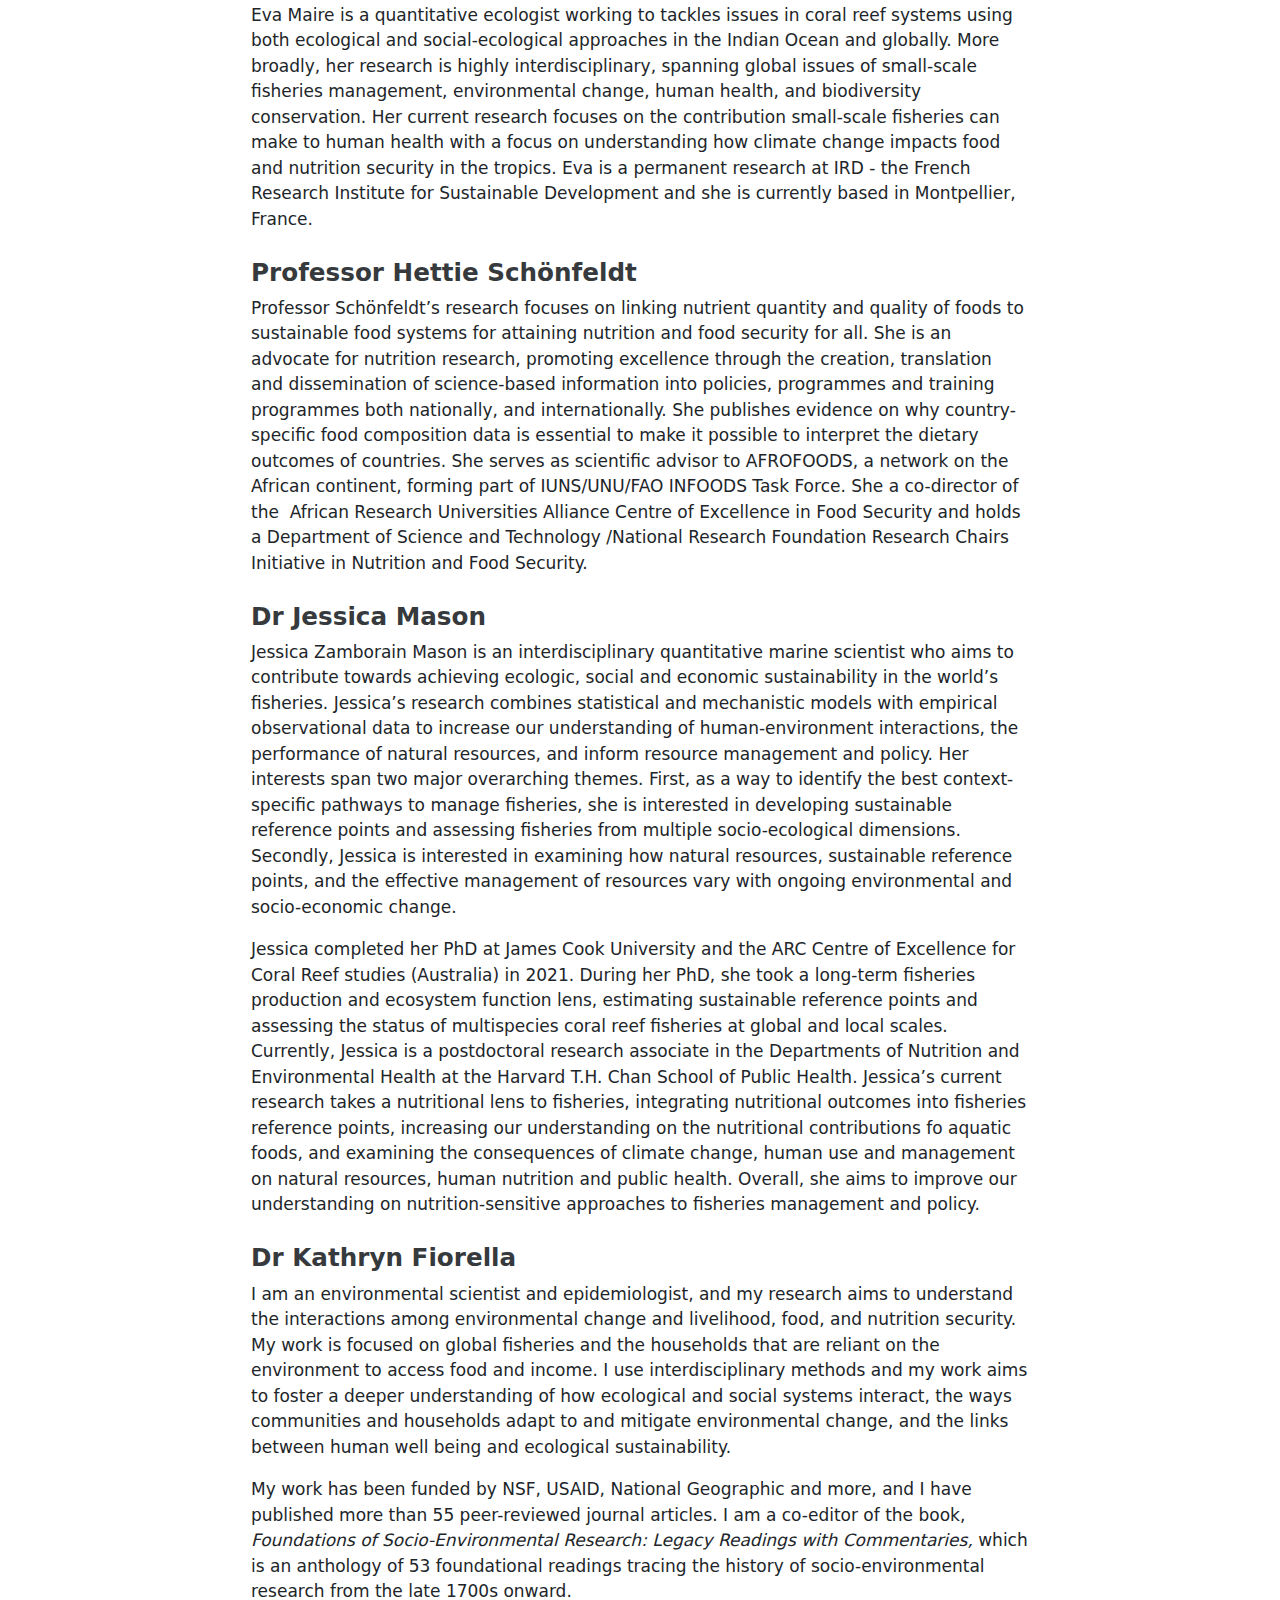
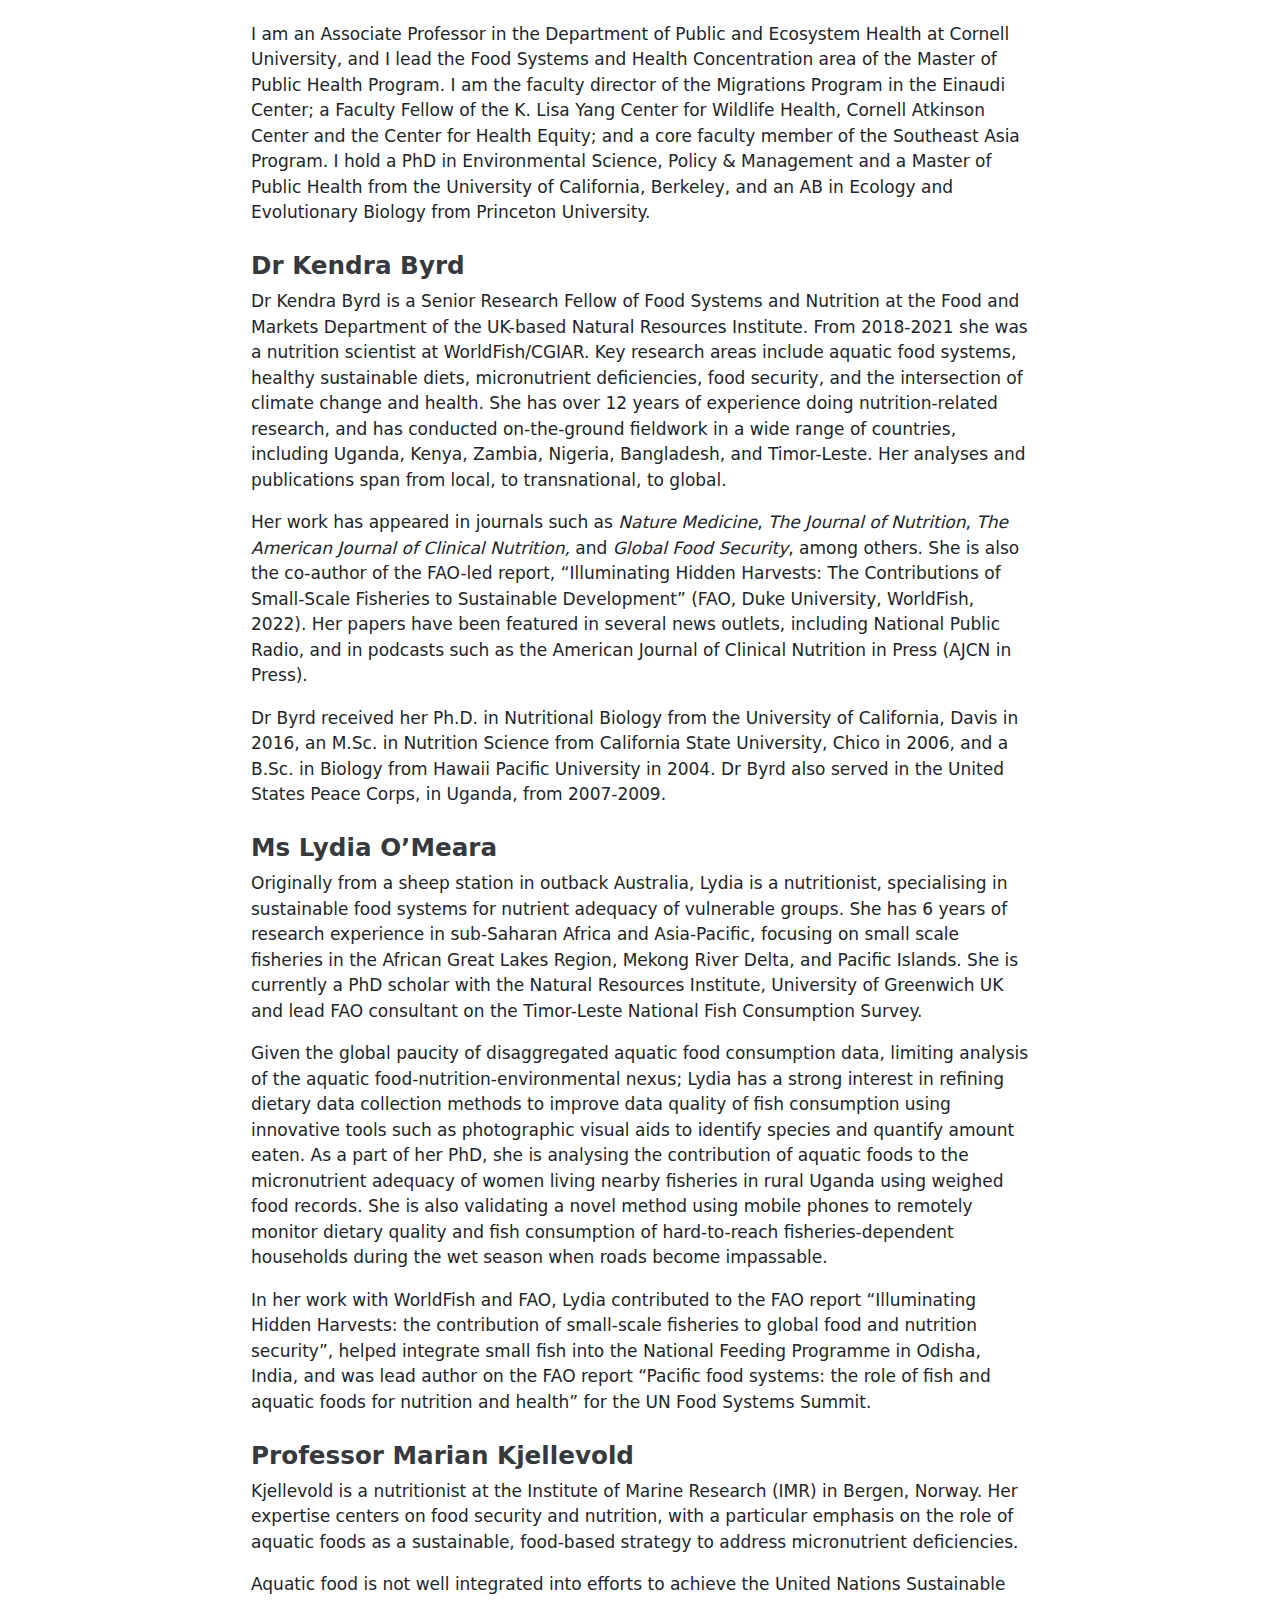
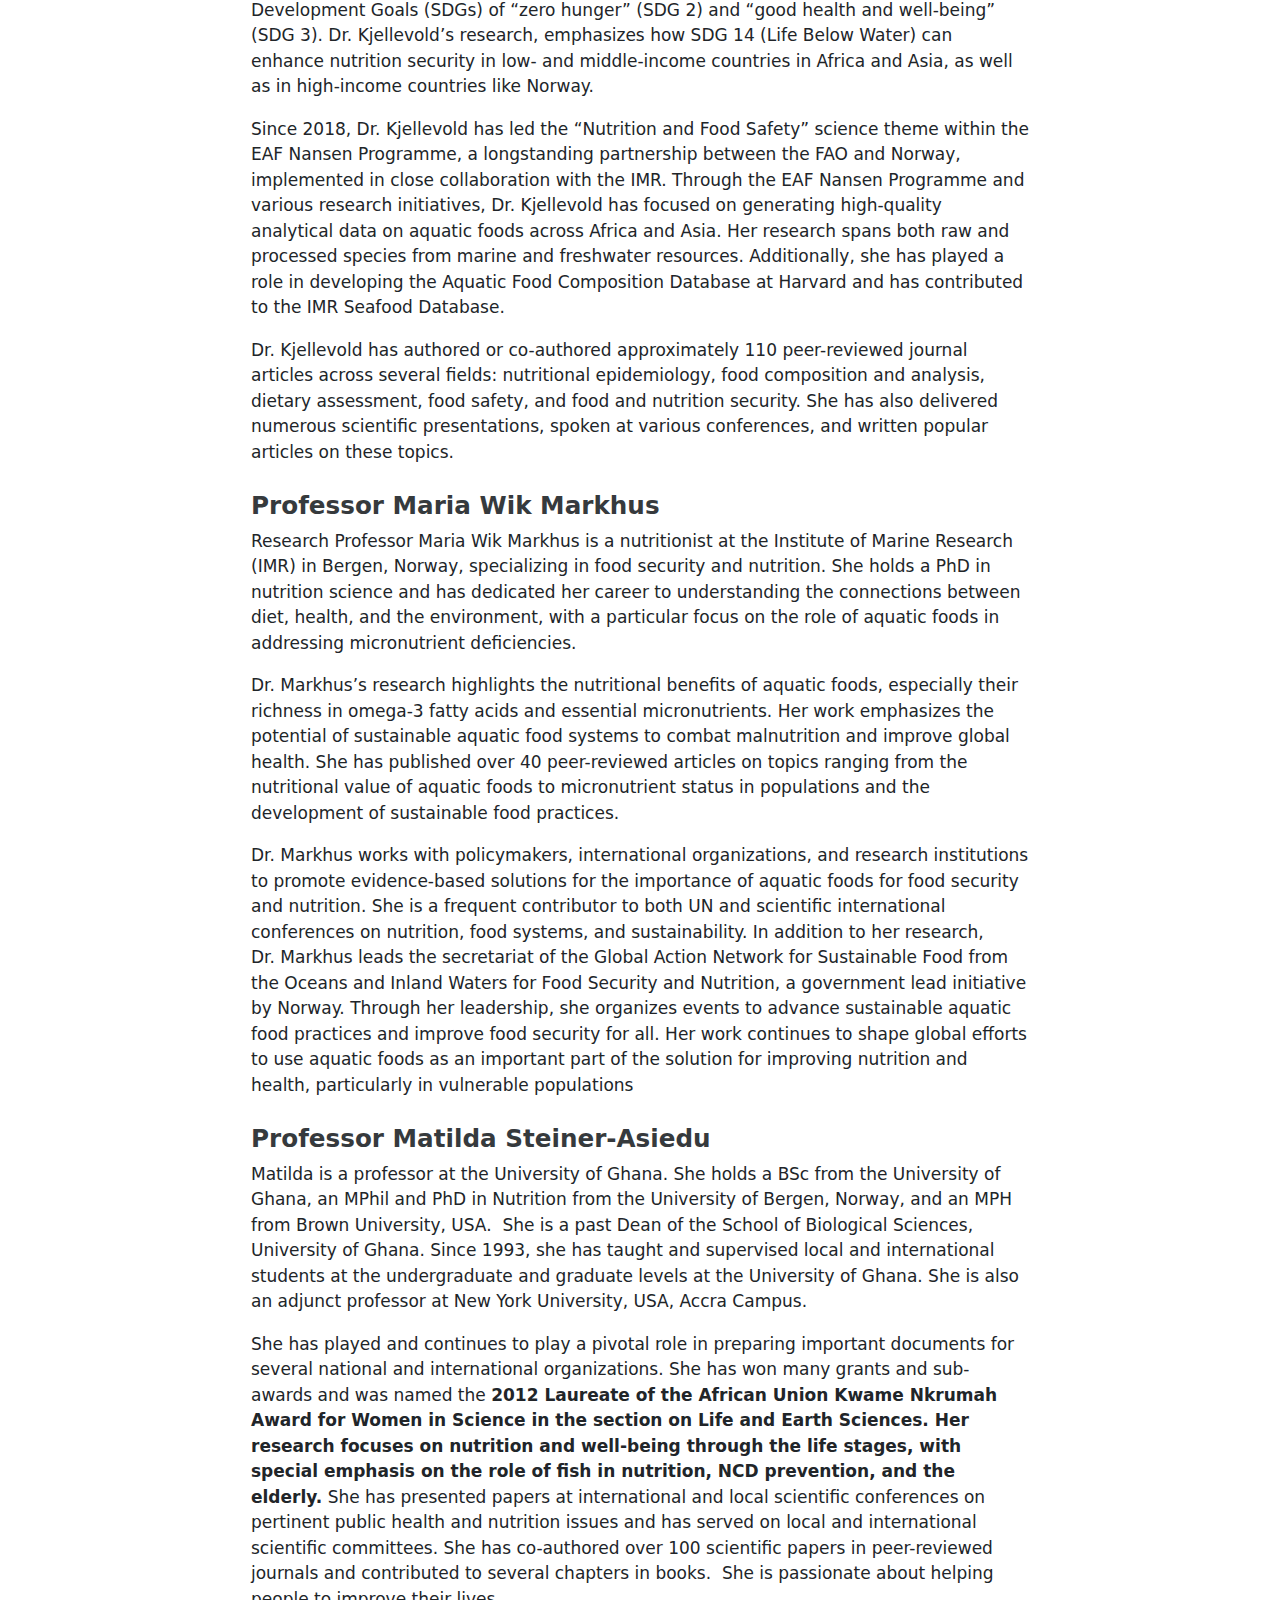
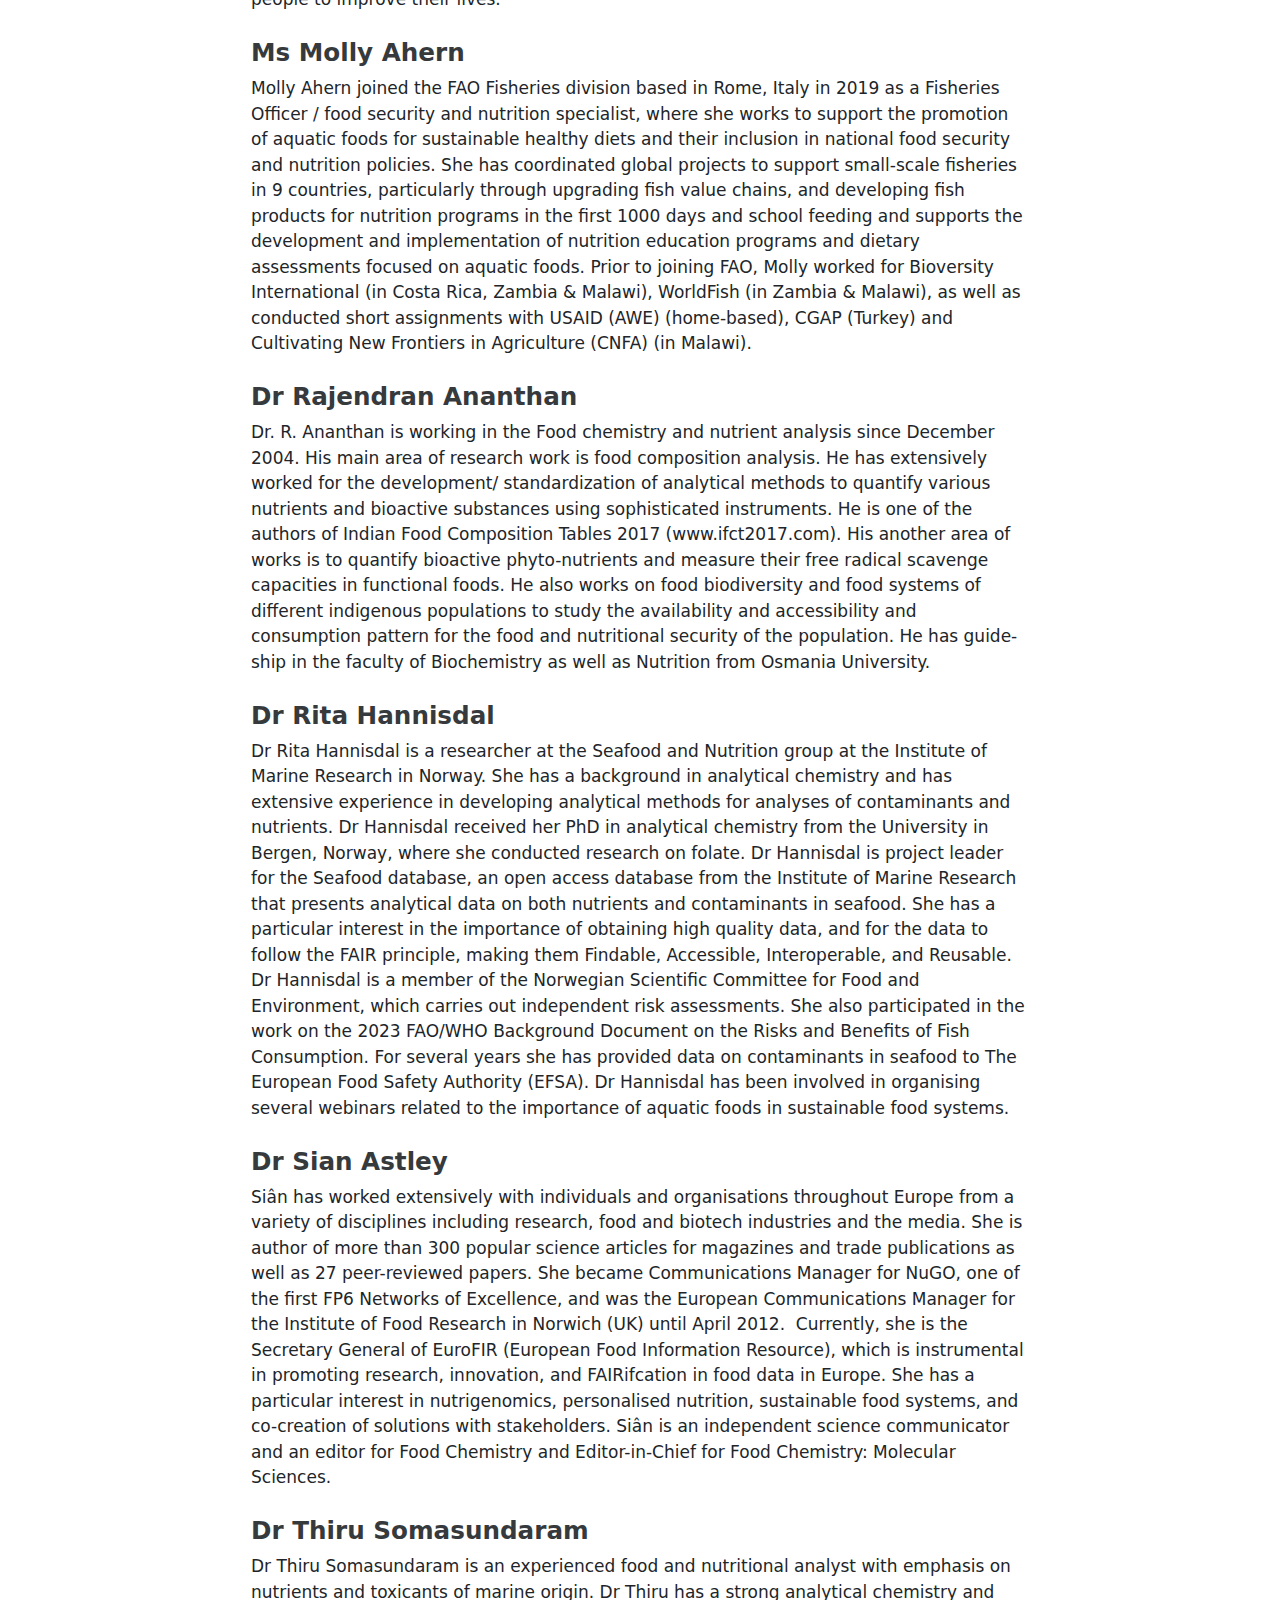
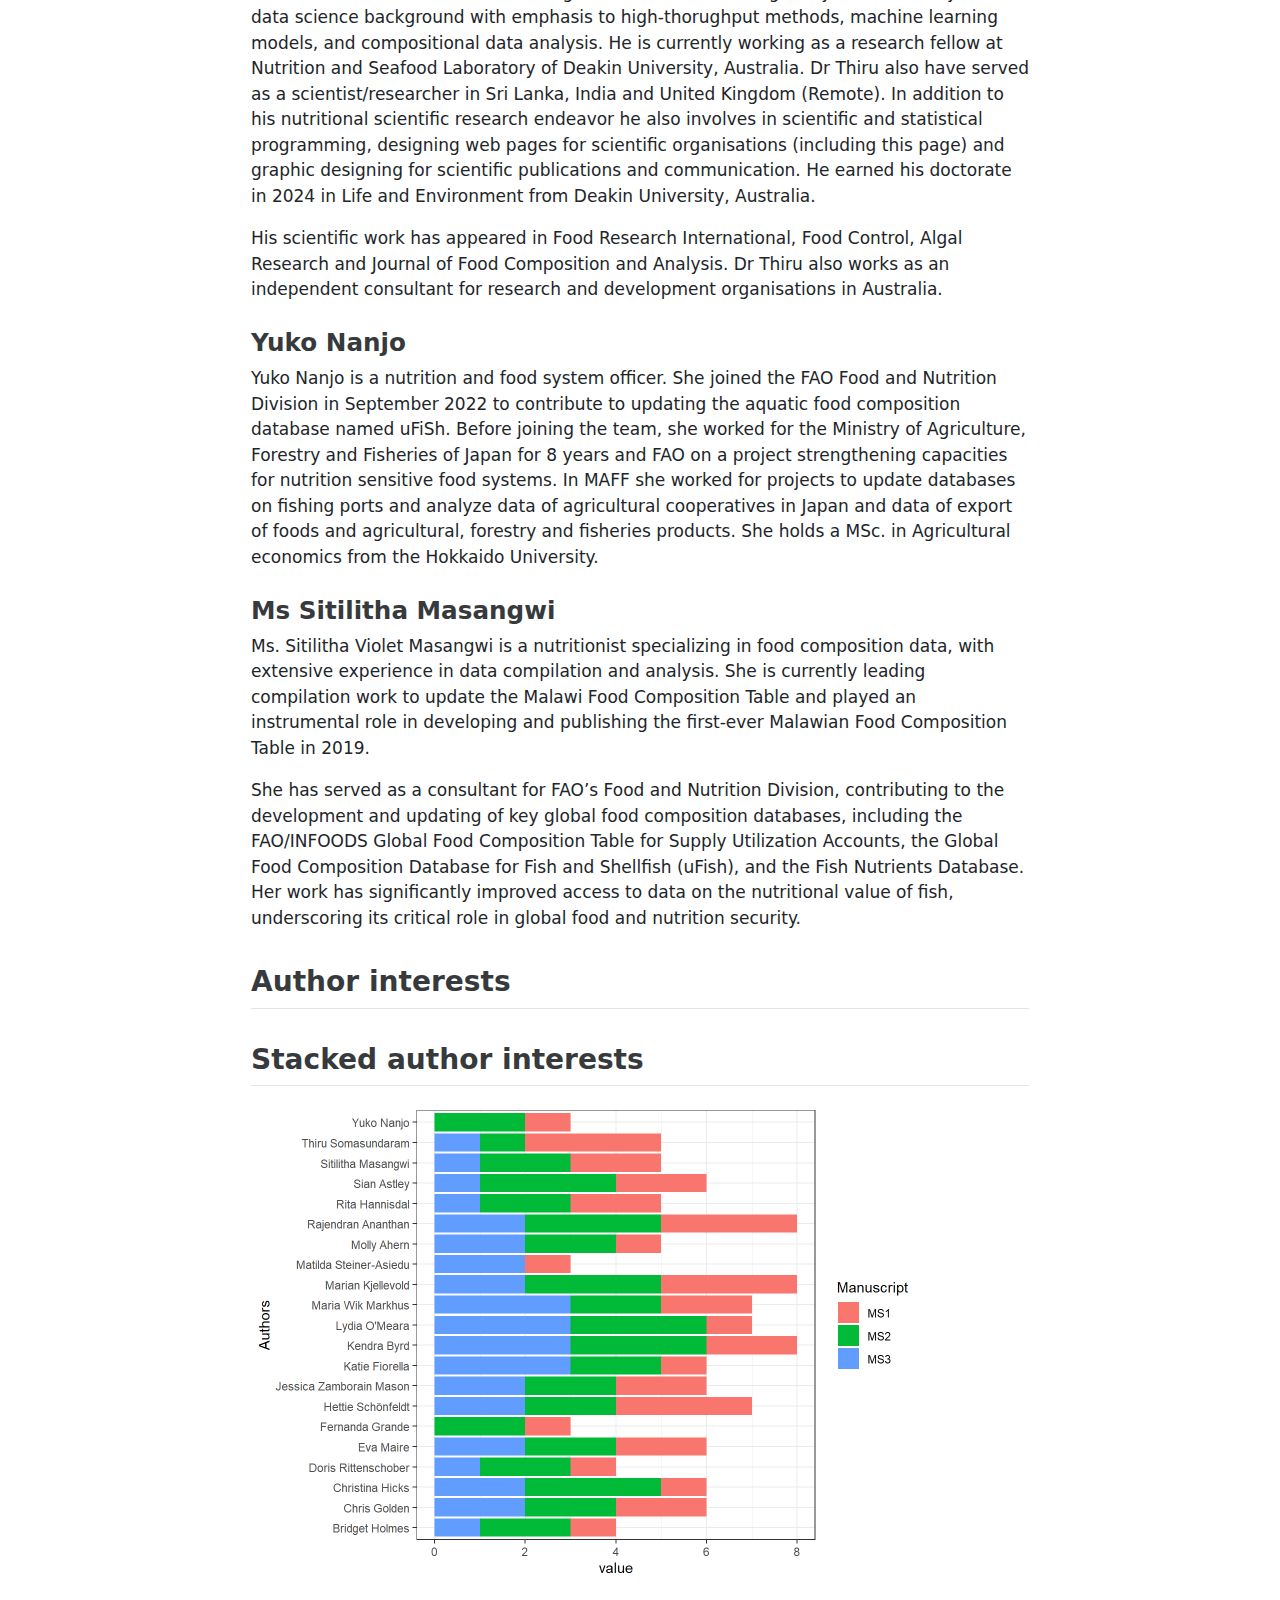
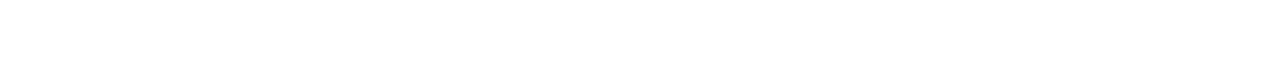
==== commit 1e4d61be: "Built site for gh-pages" ====
--- a/index.html
+++ b/index.html
@@ -535,9 +535,6 @@
 <section id="stacked-author-interests" class="level2">
 <h2 class="anchored" data-anchor-id="stacked-author-interests">Stacked author interests</h2>
 <div class="cell">
-<div class="cell-output cell-output-stderr">
-<pre><code>Using Authors, MS1.lead, MS2.lead as id variables</code></pre>
-</div>
 <div class="cell-output-display">
 <p><img src="index_files/figure-html/stacked_ai-1.png" class="img-fluid" width="672"></p>
 </div>
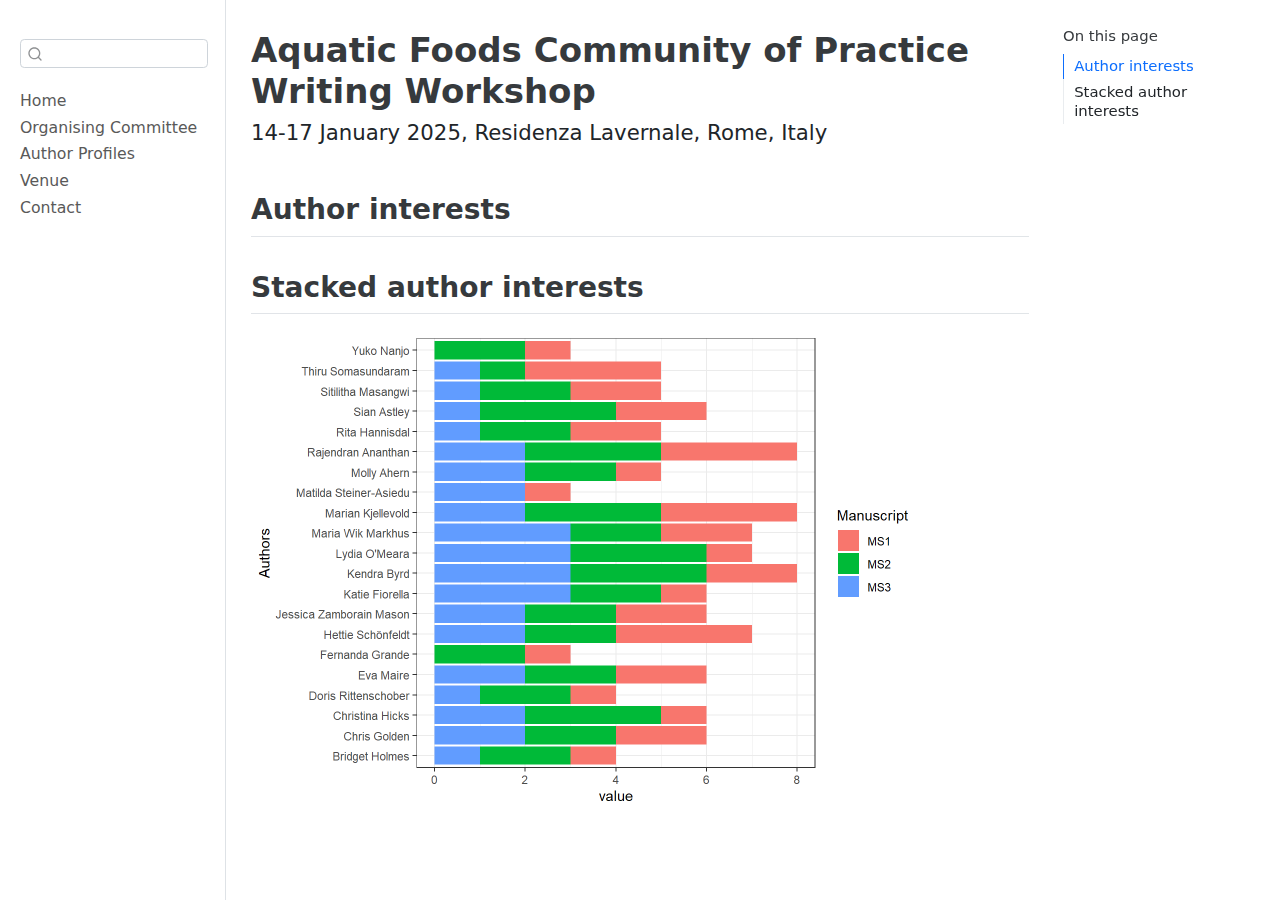
==== commit 3e337e08: "Built site for gh-pages" ====
--- a/index.html
+++ b/index.html
@@ -100,6 +100,18 @@
 </li>
         <li class="sidebar-item">
   <div class="sidebar-item-container"> 
+  <a href="./Organising_committee.html" class="sidebar-item-text sidebar-link">
+ <span class="menu-text">Organising Committee</span></a>
+  </div>
+</li>
+        <li class="sidebar-item">
+  <div class="sidebar-item-container"> 
+  <a href="./Author_profiles.html" class="sidebar-item-text sidebar-link">
+ <span class="menu-text">Author Profiles</span></a>
+  </div>
+</li>
+        <li class="sidebar-item">
+  <div class="sidebar-item-container"> 
   <a href="https://www.residenzalavernale.com/en/default.html" class="sidebar-item-text sidebar-link">
  <span class="menu-text">Venue</span></a>
   </div>
@@ -120,33 +132,7 @@
     <h2 id="toc-title">On this page</h2>
    
   <ul>
-  <li><a href="#organising-committee" id="toc-organising-committee" class="nav-link active" data-scroll-target="#organising-committee">Organising Committee</a></li>
-  <li><a href="#expert-attendees" id="toc-expert-attendees" class="nav-link" data-scroll-target="#expert-attendees">Expert attendees</a></li>
-  <li><a href="#remote-manuscript-contributors" id="toc-remote-manuscript-contributors" class="nav-link" data-scroll-target="#remote-manuscript-contributors">Remote manuscript contributors</a></li>
-  <li><a href="#co-author-profiles" id="toc-co-author-profiles" class="nav-link" data-scroll-target="#co-author-profiles">Co-Author profiles</a>
-  <ul class="collapse">
-  <li><a href="#dr-bridget-holmes" id="toc-dr-bridget-holmes" class="nav-link" data-scroll-target="#dr-bridget-holmes">Dr Bridget Holmes</a></li>
-  <li><a href="#professor-christina-hicks" id="toc-professor-christina-hicks" class="nav-link" data-scroll-target="#professor-christina-hicks">Professor Christina Hicks</a></li>
-  <li><a href="#dr-christopher-golden" id="toc-dr-christopher-golden" class="nav-link" data-scroll-target="#dr-christopher-golden">Dr Christopher Golden</a></li>
-  <li><a href="#ms-doris-rittenschober" id="toc-ms-doris-rittenschober" class="nav-link" data-scroll-target="#ms-doris-rittenschober">Ms Doris Rittenschober</a></li>
-  <li><a href="#dr-eva-maire" id="toc-dr-eva-maire" class="nav-link" data-scroll-target="#dr-eva-maire">Dr Eva Maire</a></li>
-  <li><a href="#professor-hettie-schönfeldt" id="toc-professor-hettie-schönfeldt" class="nav-link" data-scroll-target="#professor-hettie-schönfeldt">Professor Hettie Schönfeldt</a></li>
-  <li><a href="#dr-jessica-mason" id="toc-dr-jessica-mason" class="nav-link" data-scroll-target="#dr-jessica-mason">Dr Jessica Mason</a></li>
-  <li><a href="#dr-kathryn-fiorella" id="toc-dr-kathryn-fiorella" class="nav-link" data-scroll-target="#dr-kathryn-fiorella">Dr Kathryn Fiorella</a></li>
-  <li><a href="#dr-kendra-byrd" id="toc-dr-kendra-byrd" class="nav-link" data-scroll-target="#dr-kendra-byrd">Dr Kendra Byrd</a></li>
-  <li><a href="#ms-lydia-omeara" id="toc-ms-lydia-omeara" class="nav-link" data-scroll-target="#ms-lydia-omeara">Ms Lydia O’Meara</a></li>
-  <li><a href="#professor-marian-kjellevold" id="toc-professor-marian-kjellevold" class="nav-link" data-scroll-target="#professor-marian-kjellevold">Professor Marian Kjellevold</a></li>
-  <li><a href="#professor-maria-wik-markhus" id="toc-professor-maria-wik-markhus" class="nav-link" data-scroll-target="#professor-maria-wik-markhus">Professor Maria Wik Markhus</a></li>
-  <li><a href="#professor-matilda-steiner-asiedu" id="toc-professor-matilda-steiner-asiedu" class="nav-link" data-scroll-target="#professor-matilda-steiner-asiedu">Professor Matilda Steiner-Asiedu</a></li>
-  <li><a href="#ms-molly-ahern" id="toc-ms-molly-ahern" class="nav-link" data-scroll-target="#ms-molly-ahern">Ms Molly Ahern</a></li>
-  <li><a href="#dr-rajendran-ananthan" id="toc-dr-rajendran-ananthan" class="nav-link" data-scroll-target="#dr-rajendran-ananthan">Dr Rajendran Ananthan</a></li>
-  <li><a href="#dr-rita-hannisdal" id="toc-dr-rita-hannisdal" class="nav-link" data-scroll-target="#dr-rita-hannisdal">Dr Rita Hannisdal</a></li>
-  <li><a href="#dr-sian-astley" id="toc-dr-sian-astley" class="nav-link" data-scroll-target="#dr-sian-astley">Dr Sian Astley</a></li>
-  <li><a href="#dr-thiru-somasundaram" id="toc-dr-thiru-somasundaram" class="nav-link" data-scroll-target="#dr-thiru-somasundaram">Dr Thiru Somasundaram</a></li>
-  <li><a href="#yuko-nanjo" id="toc-yuko-nanjo" class="nav-link" data-scroll-target="#yuko-nanjo">Yuko Nanjo</a></li>
-  <li><a href="#ms-sitilitha-masangwi" id="toc-ms-sitilitha-masangwi" class="nav-link" data-scroll-target="#ms-sitilitha-masangwi">Ms Sitilitha Masangwi</a></li>
-  </ul></li>
-  <li><a href="#author-interests" id="toc-author-interests" class="nav-link" data-scroll-target="#author-interests">Author interests</a></li>
+  <li><a href="#author-interests" id="toc-author-interests" class="nav-link active" data-scroll-target="#author-interests">Author interests</a></li>
   <li><a href="#stacked-author-interests" id="toc-stacked-author-interests" class="nav-link" data-scroll-target="#stacked-author-interests">Stacked author interests</a></li>
   </ul>
 </nav>
@@ -172,329 +158,6 @@
 
 </header>
 
-<section id="organising-committee" class="level2">
-<h2 class="anchored" data-anchor-id="organising-committee">Organising Committee</h2>
-<div class="grid">
-<div class="g-col-3">
-<p><img src="https://www.lancaster.ac.uk/images/people/6483.jpg" class="img-fluid" width="200"></p>
-</div>
-<div class="g-col-3">
-<p><strong>Professor Christina Hicks<br>
-</strong>Professor<br>
-Lancaster University<br>
-United Kingdom<br>
-</p>
-</div>
-<div class="g-col-3">
-<p><img src="images/Kendra Byrd - headshot.jpg" class="img-fluid" width="248"></p>
-</div>
-<div class="g-col-3">
-<p><strong>Dr Kendra Byrd<br>
-</strong>Senior Research Fellow<br>
-University of Greenwich<br>
-United Kingdom<br>
-</p>
-</div>
-<div class="g-col-3">
-<p><img src="images/thiru bio.jpeg" class="img-fluid" width="195"></p>
-</div>
-<div class="g-col-3">
-<p><strong>Dr Thiru Somasundaram<br>
-</strong>Research Fellow<br>
-Deakin University<br>
-Australia<br>
-</p>
-</div>
-<div class="g-col-3">
-<p><img src="images/OMeara Lydia_portrait_2020.jpg" class="img-fluid" width="187"></p>
-</div>
-<div class="g-col-3">
-<p><strong>Ms Lydia O’Meara<br>
-</strong>Ph.D.&nbsp;Candidate<br>
-Greenwich University<br>
-United Kingdom<br>
-</p>
-</div>
-</div>
-</section>
-<section id="expert-attendees" class="level2">
-<h2 class="anchored" data-anchor-id="expert-attendees">Expert attendees</h2>
-<div class="grid">
-<div class="g-col-3">
-<p><img src="images/Marian K headshot.jpg" class="img-fluid" width="376"></p>
-</div>
-<div class="g-col-3">
-<p><strong>Professor Marian Kjellevold<br>
-</strong>Research Professor<br>
-Institute of Marine Research<br>
-Bergen, Norway<br>
-</p>
-</div>
-<div class="g-col-3">
-<p><img src="https://fsnetafrica.com/wp-content/uploads/2021/08/048_FSNET-Africa_EYEscape-512x768.jpg" class="img-fluid" width="167"></p>
-</div>
-<div class="g-col-3">
-<p><strong>Professor Hettie Schönfeldt<br>
-</strong>DSI/NRF/NDP SARChI Chair in Nutrition and Food Security<br>
-University of Pretoria<br>
-South Africa<br>
-</p>
-</div>
-<div class="g-col-3">
-<p><img src="images/Protrett Maria Wik Markhus svart hvitt.jpg" class="img-fluid" width="188"></p>
-</div>
-<div class="g-col-3">
-<p><strong>Professor Maria Wik Markhus<br>
-</strong>Research Professor<br>
-Institute of Marine Research<br>
-Bergen, Norway</p>
-</div>
-<div class="g-col-3">
-<p><img src="images/SBA.jpg" class="img-fluid" width="166"></p>
-</div>
-<div class="g-col-3">
-<p><strong>Dr Sian Astley<br>
-</strong>Secretary General of EuroFIR<br>
-Brussels, Belgium<br>
-</p>
-</div>
-<div class="g-col-3">
-<p><img src="images/Rita Hannisdal (2).jpg" class="img-fluid" width="250"></p>
-</div>
-<div class="g-col-3">
-<p><strong>Dr Rita Hannisdal<br>
-</strong>Researcher<br>
-Institute of Marine Research (IMR)<br>
-Bergen, Norway<br>
-</p>
-</div>
-<div class="g-col-3">
-<p><img src="images/Doris.jpg" class="img-fluid" width="374"></p>
-</div>
-<div class="g-col-3">
-<p><strong>Ms Doris Rittenschober<br>
-</strong>Consultant<br>
-Food and Agricultural Organization of the United Nations (FAO)<br>
-Rome, Italy<br>
-</p>
-</div>
-<div class="g-col-3">
-<p><img src="images/Katie.jpg" class="img-fluid" width="167"></p>
-</div>
-<div class="g-col-3">
-<p><strong>Dr Kathryn Fiorella<br>
-</strong>Associate Professor<br>
-Cornell University<br>
-Ithaca, New York, United States<br>
-</p>
-</div>
-<div class="g-col-3">
-<p><img src="images/Molly.jpg" class="img-fluid" width="205"></p>
-</div>
-<div class="g-col-3">
-<p><strong>Ms Molly Ahern<br>
-</strong>Fisheries Officer<br>
-Food and Agricultural Organization of the United Nations (FAO)<br>
-Rome, Italy<br>
-</p>
-</div>
-<div class="g-col-3">
-<p><img src="images/Jessica.JPG" class="img-fluid" width="187"></p>
-</div>
-<div class="g-col-3">
-<p><strong>Dr Jessica Mason<br>
-</strong>Postdoctoral Research Fellow<br>
-Harvard T.H. Chan School of Public Health<br>
-Boston, United States<br>
-</p>
-</div>
-<div class="g-col-3">
-<p><img src="https://0.academia-photos.com/60717241/17715771/17751292/s200_eva.maire.jpg" class="img-fluid" width="250"></p>
-</div>
-<div class="g-col-3">
-<p><strong>Dr Eva Maire<br>
-</strong>Researcher<br>
-French National Research Institute for Sustainable Development (IRD)<br>
-Montpellier, France<br>
-</p>
-</div>
-<div class="g-col-3">
-<p><img src="images/IMG-20211101-WA0005~2.jpg" class="img-fluid" width="234"></p>
-</div>
-<div class="g-col-3">
-<p><strong>Ms Yuko Nanjo<br>
-</strong>Nutrition and food system officer<br>
-Food and Agricultural Organization of the United Nations (FAO)<br>
-Rome, Italy<br>
-</p>
-</div>
-<div class="g-col-3">
-<p><img src="https://www.nutraingredients-asia.com/resizer/v2/RQVGS654OJOB5OSVYYKJSVJHHU.png?auth=77e14f78e35f7dbeed193e60451dcfb3187eda188431750cf520a647c3889220&amp;width=387&amp;height=439&amp;smart=true" class="img-fluid" width="220"></p>
-</div>
-<div class="g-col-3">
-<p><strong>Dr Rajendran Ananthan<br>
-</strong>Scientist-E<br>
-National Institute of Nutrition<br>
-Hyderabad, Telangana, India<br>
-</p>
-</div>
-<div class="g-col-3">
-<p><img src="images/Sitilitha.jpg" class="img-fluid" width="187"></p>
-</div>
-<div class="g-col-3">
-<p><strong>Ms Sitilitha Masangwi<br>
-</strong>Food Composition Data Compiler<br>
-Lilongwe University of Agriculture and Natural Resources<br>
-Lilongwe, Malawi<br>
-</p>
-</div>
-</div>
-</section>
-<section id="remote-manuscript-contributors" class="level2">
-<h2 class="anchored" data-anchor-id="remote-manuscript-contributors">Remote manuscript contributors</h2>
-<div class="grid">
-<div class="g-col-3">
-<p><img src="images/Matilda.jpg" class="img-fluid" width="236"></p>
-</div>
-<div class="g-col-3">
-<p><strong>Professor Matilda Steiner-Asiedu<br>
-</strong>Nutrition/consultant nutritionist<br>
-University of Ghana<br>
-Ghana<br>
-</p>
-</div>
-<div class="g-col-3">
-<p><img src="images/Chris.jpg" class="img-fluid" width="198"></p>
-</div>
-<div class="g-col-3">
-<p><strong>Dr Christopher Golden<br>
-</strong>Associate Professor<br>
-Harvard T.H. Chan School of Public Health<br>
-Boston, United States of America<br>
-</p>
-</div>
-<div class="g-col-3">
-<p><img src="images/Bridget.jpg" class="img-fluid" width="199"></p>
-</div>
-<div class="g-col-3">
-<p><strong>Dr Bridget Holmes<br>
-</strong>Nutrition and food system officer<br>
-Nutrition Assessment Team Leader<br>
-Food and Agricultural Organization of the United Nations (FAO)<br>
-Rome, Italy<br>
-</p>
-</div>
-<div class="g-col-3">
-<p><img src="images/Fernanda.png" class="img-fluid"></p>
-</div>
-<div class="g-col-3">
-<p><strong>Dr Fernanda Grande<br>
-</strong>Nutrition and food system officer<br>
-Food and Agricultural Organization of the United Nations (FAO)<br>
-Rome, Italy<br>
-</p>
-</div>
-</div>
-</section>
-<section id="co-author-profiles" class="level2">
-<h2 class="anchored" data-anchor-id="co-author-profiles">Co-Author profiles</h2>
-<section id="dr-bridget-holmes" class="level3">
-<h3 class="anchored" data-anchor-id="dr-bridget-holmes">Dr Bridget Holmes</h3>
-<p>Bridget Holmes is a Nutrition&nbsp;and Food systems Officer within the Food and Nutrition Division of FAO. Bridget has a PhD in Nutrition from King’s College London (UK) and over 25 years of experience in global dietary assessment. She leads the team in FAO working on dietary data, <a href="https://www.fao.org/nutrition/food-composition/en/">food composition</a> and dietary indicators. She is responsible for the dietary data platform <a href="https://www.fao.org/gift-individual-food-consumption/en/">FAO/WHO Global Individual food consumption data Tool</a> (GIFT), which provides open access to dietary data from surveys around the world and the new <a href="https://www.fao.org/newsroom/detail/fao-launches-new-portal-for-statistics-on-food-and-diet/en">Food and Diet Domain on FAOSTAT</a> which presents harmonized food and nutrient statistics from different types of dietary data. She is the global INFOODS co-ordinator, a network of experts aiming to improve the quality, availability and use of food composition data.</p>
-</section>
-<section id="professor-christina-hicks" class="level3">
-<h3 class="anchored" data-anchor-id="professor-christina-hicks">Professor Christina Hicks</h3>
-<p>Christina is an Environmental Social Scientist interested in the relationships individuals and societies form with nature; how these relationships shape people’s social, environmental, and health outcomes; and how they create sustainable livelihood choices. Christina is a professor within the&nbsp;<a href="http://www.lancaster.ac.uk/lec/research/research-areas/political-ecology/"><strong>Political Ecology</strong></a>group at Lancaster University’s Environment Centre. She gained her&nbsp;<a href="http://researchonline.jcu.edu.au/29605/"><strong>PhD</strong></a>&nbsp;in 2013 from the ARC Centre of Excellence for Coral Reef Studies,&nbsp;<a href="https://www.coralcoe.org.au/"><strong>James Cook University</strong></a>; after which she held an Early Career Social Science Fellowship at the Center for Ocean Solutions,&nbsp;<a href="http://www.centerforoceansolutions.org/early-career-fellows-program"><strong>Stanford University</strong></a>. Christina main source of research funding conmes from an&nbsp;<a href="https://erc.europa.eu/" title="ERC Starting Grant"><strong>ERC Starting Grant</strong></a>: FAIRFISH, and she was awarded the 2019&nbsp;<a href="https://www.leverhulme.ac.uk/philip-leverhulme-prizes"><strong>Philip Leverhulme Prize</strong></a>&nbsp;for Geography. Christina’s work is global with particular field sites on the east and west coasts of Africa and in the Pacific.</p>
-</section>
-<section id="dr-christopher-golden" class="level3">
-<h3 class="anchored" data-anchor-id="dr-christopher-golden">Dr Christopher Golden</h3>
-<p>Dr.&nbsp;Christopher Golden is an Associate Professor of Planetary Health and Nutrition at the Harvard T.H. Chan School of Public Health. As an ecologist and epidemiologist, his research investigates the human health impacts of global environmental change, with a focus on food systems. He received his BA from Harvard College and two graduate degrees from UC Berkeley: an MPH in Epidemiology with a focus in Nutrition, and a PhD in Environmental Science, Policy and Management. Golden has been conducting research in Madagascar for the past 25 years, and founded the non-profit Madagascar Health and Environmental Research (MAHERY). He is the Director of the Program in Nutrition and Planetary Health at HSPH, and sits on the faculty board for the Center for Climate, Health and the Global Environment and the Center for Research on Computation and Society. His research has been published in Nature, Science, and the Proceedings of the National Academy of Sciences. His current research focuses on: 1) the role of climate-smart fisheries management to improve human nutrition; and 2) creating systems of climate-smart public health through climate and environmental monitoring and disease surveillance.</p>
-</section>
-<section id="ms-doris-rittenschober" class="level3">
-<h3 class="anchored" data-anchor-id="ms-doris-rittenschober">Ms Doris Rittenschober</h3>
-<p>Doris Rittenschober is a nutrition consultant, specialized in food composition data. She has been working in the Food and Nutrition Division of FAO for several years since 2011. She has extensive experience in the development of country and food group specific databases and has contributed to several FAO/INFOODS guidelines and training materials related to data compilation. Her work currently focuses on the update of the FAO/INFOODS Global food composition database for fish and shellfish. She holds a MSc. in Nutritional Sciences from the University of Vienna.</p>
-</section>
-<section id="dr-eva-maire" class="level3">
-<h3 class="anchored" data-anchor-id="dr-eva-maire">Dr Eva Maire</h3>
-<p>Eva Maire is a quantitative ecologist working to tackles issues in coral reef systems using both ecological and social-ecological approaches in the Indian Ocean and globally. More broadly, her research is highly interdisciplinary, spanning global issues of small-scale fisheries management, environmental change, human health, and biodiversity conservation. Her current research focuses on the contribution small-scale fisheries can make to human health with a focus on understanding how climate change impacts food and nutrition security in the tropics. Eva is a permanent research at IRD - the French Research Institute for Sustainable Development and she is currently based in Montpellier, France.</p>
-</section>
-<section id="professor-hettie-schönfeldt" class="level3">
-<h3 class="anchored" data-anchor-id="professor-hettie-schönfeldt">Professor Hettie Schönfeldt</h3>
-<p>Professor Schönfeldt’s research focuses on linking nutrient quantity and quality of foods to sustainable food systems for attaining nutrition and food security for all. She is an advocate for nutrition research, promoting excellence through the creation, translation and dissemination of science-based information into policies, programmes and training programmes both nationally, and internationally. She publishes evidence on why country-specific food composition data is essential to make it possible to interpret the dietary outcomes of countries. She serves as scientific advisor to AFROFOODS, a network on the African continent, forming part of IUNS/UNU/FAO INFOODS Task Force. She a co-director of the&nbsp; African Research Universities Alliance Centre of Excellence in Food Security and holds a Department of Science and Technology /National Research Foundation Research Chairs Initiative in Nutrition and Food Security.</p>
-</section>
-<section id="dr-jessica-mason" class="level3">
-<h3 class="anchored" data-anchor-id="dr-jessica-mason">Dr Jessica Mason</h3>
-<p>Jessica Zamborain Mason is an interdisciplinary quantitative marine scientist who aims to contribute towards achieving ecologic, social and economic sustainability in the world’s fisheries. Jessica’s research combines statistical and mechanistic models with empirical observational data to increase our understanding of human-environment interactions, the performance of natural resources, and inform resource management and policy. Her interests span two major overarching themes. First, as a way to identify the best context-specific pathways to manage fisheries, she is interested in developing sustainable reference points and assessing fisheries from multiple socio-ecological dimensions. Secondly, Jessica is interested in examining how natural resources, sustainable reference points, and the effective management of resources vary with ongoing environmental and socio-economic change.<br>
-</p>
-<p>Jessica completed her PhD at James Cook University and the ARC Centre of Excellence for Coral Reef studies (Australia) in 2021. During her PhD, she took a long-term fisheries production and ecosystem function lens, estimating sustainable reference points and assessing the status of multispecies coral reef fisheries at global and local scales. Currently, Jessica is a postdoctoral research associate in the Departments of Nutrition and Environmental Health at the Harvard T.H. Chan School of Public Health. Jessica’s current research takes a nutritional lens to fisheries, integrating nutritional outcomes into fisheries reference points, increasing our understanding on the nutritional contributions fo aquatic foods, and examining the consequences of climate change, human use and management on natural resources, human nutrition and public health. Overall, she aims to improve our understanding on nutrition-sensitive approaches to fisheries management and policy.</p>
-</section>
-<section id="dr-kathryn-fiorella" class="level3">
-<h3 class="anchored" data-anchor-id="dr-kathryn-fiorella">Dr Kathryn Fiorella</h3>
-<p>I am an environmental scientist and epidemiologist, and my research aims to understand the interactions among environmental change and livelihood, food, and nutrition security. My work is focused on global fisheries and the households that are reliant on the environment to access food and income. I use interdisciplinary methods and my work aims to foster a deeper understanding of how ecological and social systems interact, the ways communities and households adapt to and mitigate environmental change, and the links between human well being and ecological sustainability.</p>
-<p>My work has been funded by NSF, USAID, National Geographic and more, and I have published more than 55 peer-reviewed journal articles. I am a co-editor of the book, <em>Foundations of Socio-Environmental Research: Legacy Readings with Commentaries,</em> which is an anthology of 53 foundational readings tracing the history of socio-environmental research from the late 1700s onward.</p>
-<p>I am an Associate Professor in the Department of Public and Ecosystem Health at Cornell University, and I lead the Food Systems and Health Concentration area of the Master of Public Health Program. I am the faculty director of the Migrations Program in the Einaudi Center; a Faculty Fellow of the K. Lisa Yang Center for Wildlife Health, Cornell Atkinson Center and the Center for Health Equity; and a core faculty member of the Southeast Asia Program. I hold a PhD in Environmental Science, Policy &amp; Management and a Master of Public Health from the University of California, Berkeley, and an AB in Ecology and Evolutionary Biology from Princeton University.</p>
-</section>
-<section id="dr-kendra-byrd" class="level3">
-<h3 class="anchored" data-anchor-id="dr-kendra-byrd">Dr Kendra Byrd</h3>
-<p>Dr Kendra Byrd is a Senior Research Fellow of Food Systems and Nutrition at the Food and Markets Department of the UK-based Natural Resources Institute. From 2018-2021 she was a nutrition scientist at WorldFish/CGIAR. Key research areas include aquatic food systems, healthy sustainable diets, micronutrient deficiencies, food security, and the intersection of climate change and health. She has over 12 years of experience doing nutrition-related research, and has conducted on-the-ground fieldwork in a wide range of countries, including Uganda, Kenya, Zambia, Nigeria, Bangladesh, and Timor-Leste. Her analyses and publications span from local, to transnational, to global.</p>
-<p>Her work has appeared in journals such as <em>Nature Medicine</em>, <em>The Journal of Nutrition</em>, <em>The American Journal of Clinical Nutrition,</em> and <em>Global Food Security</em>, among others. She is also the co-author of the FAO-led report, “Illuminating Hidden Harvests: The Contributions of Small-Scale Fisheries to Sustainable Development” (FAO, Duke University, WorldFish, 2022). Her papers have been featured in several news outlets, including National Public Radio, and in podcasts such as the American Journal of Clinical Nutrition in Press (AJCN in Press).</p>
-<p>Dr Byrd received her Ph.D.&nbsp;in Nutritional Biology from the University of California, Davis in 2016, an M.Sc. in Nutrition Science from California State University, Chico in 2006, and a B.Sc. in Biology from Hawaii Pacific University in 2004. Dr Byrd also served in the United States Peace Corps, in Uganda, from 2007-2009.</p>
-</section>
-<section id="ms-lydia-omeara" class="level3">
-<h3 class="anchored" data-anchor-id="ms-lydia-omeara">Ms Lydia O’Meara</h3>
-<p>Originally from a sheep station in outback Australia, Lydia is a nutritionist, specialising in sustainable food systems for nutrient adequacy of vulnerable groups. She has 6 years of research experience in sub-Saharan Africa and Asia-Pacific, focusing on small scale fisheries in the African Great Lakes Region, Mekong River Delta, and Pacific Islands. She is currently a PhD scholar with the Natural Resources Institute, University of Greenwich UK and lead FAO consultant on the Timor-Leste National Fish Consumption Survey.</p>
-<p>Given the global paucity of disaggregated aquatic food consumption data, limiting analysis of the aquatic food-nutrition-environmental nexus; Lydia has a strong interest in refining dietary data collection methods to improve data quality of fish consumption using innovative tools such as photographic visual aids to identify species and quantify amount eaten. As a part of her PhD, she is analysing the contribution of aquatic foods to the micronutrient adequacy of women living nearby fisheries in rural Uganda using weighed food records. She is also validating a novel method using mobile phones to remotely monitor dietary quality and fish consumption of hard-to-reach fisheries-dependent households during the wet season when roads become impassable. &nbsp;</p>
-<p>In her work with WorldFish and FAO, Lydia contributed to the FAO report “Illuminating Hidden Harvests: the contribution of small-scale fisheries to global food and nutrition security”, helped integrate small fish into the National Feeding Programme in Odisha, India, and was lead author on the FAO report “Pacific food systems: the role of fish and aquatic foods for nutrition and health” for the UN Food Systems Summit.</p>
-</section>
-<section id="professor-marian-kjellevold" class="level3">
-<h3 class="anchored" data-anchor-id="professor-marian-kjellevold">Professor Marian Kjellevold</h3>
-<p>Kjellevold is a nutritionist at the Institute of Marine Research (IMR) in Bergen, Norway. Her expertise centers on food security and nutrition, with a particular emphasis on the role of aquatic foods as a sustainable, food-based strategy to address micronutrient deficiencies.</p>
-<p>Aquatic food is not well integrated into efforts to achieve the United Nations Sustainable Development Goals (SDGs) of “zero hunger” (SDG 2) and “good health and well-being” (SDG 3). Dr.&nbsp;Kjellevold’s research, emphasizes how SDG 14 (Life Below Water) can enhance nutrition security in low- and middle-income countries in Africa and Asia, as well as in high-income countries like Norway.</p>
-<p>Since 2018, Dr.&nbsp;Kjellevold has led the “Nutrition and Food Safety” science theme within the EAF Nansen Programme, a longstanding partnership between the FAO and Norway, implemented in close collaboration with the IMR. Through the EAF Nansen Programme and various research initiatives, Dr.&nbsp;Kjellevold has focused on generating high-quality analytical data on aquatic foods across Africa and Asia. Her research spans both raw and processed species from marine and freshwater resources. Additionally, she has played a role in developing the Aquatic Food Composition Database at Harvard and has contributed to the IMR Seafood Database.</p>
-<p>Dr.&nbsp;Kjellevold has authored or co-authored approximately 110 peer-reviewed journal articles across several fields: nutritional epidemiology, food composition and analysis, dietary assessment, food safety, and food and nutrition security. She has also delivered numerous scientific presentations, spoken at various conferences, and written popular articles on these topics.</p>
-</section>
-<section id="professor-maria-wik-markhus" class="level3">
-<h3 class="anchored" data-anchor-id="professor-maria-wik-markhus">Professor Maria Wik Markhus</h3>
-<p>Research Professor Maria Wik Markhus is a nutritionist at the Institute of Marine Research (IMR) in Bergen, Norway, specializing in food security and nutrition. She holds a PhD in nutrition science and has dedicated her career to understanding the connections between diet, health, and the environment, with a particular focus on the role of aquatic foods in addressing micronutrient deficiencies.</p>
-<p>Dr.&nbsp;Markhus’s research highlights the nutritional benefits of aquatic foods, especially their richness in omega-3 fatty acids and essential micronutrients. Her work emphasizes the potential of sustainable aquatic food systems to combat malnutrition and improve global health. She has published over 40 peer-reviewed articles on topics ranging from the nutritional value of aquatic foods to micronutrient status in populations and the development of sustainable food practices.</p>
-<p>Dr.&nbsp;Markhus works with policymakers, international organizations, and research institutions to promote evidence-based solutions for the importance of aquatic foods for food security and nutrition. She is a frequent contributor to both UN and scientific international conferences on nutrition, food systems, and sustainability. In addition to her research, Dr.&nbsp;Markhus leads the secretariat of the Global Action Network for Sustainable Food from the Oceans and Inland Waters for Food Security and Nutrition, a government lead initiative by Norway. Through her leadership, she organizes events to advance sustainable aquatic food practices and improve food security for all. Her work continues to shape global efforts to use aquatic foods as an important part of the solution for improving nutrition and health, particularly in vulnerable populations</p>
-</section>
-<section id="professor-matilda-steiner-asiedu" class="level3">
-<h3 class="anchored" data-anchor-id="professor-matilda-steiner-asiedu">Professor Matilda Steiner-Asiedu</h3>
-<p>Matilda is a professor at the University of Ghana. She holds a BSc from the University of Ghana, an MPhil and PhD in Nutrition from the University of Bergen, Norway, and an MPH from Brown University, USA. &nbsp;She is a past Dean of the School of Biological Sciences, University of Ghana. Since 1993, she has taught and supervised local and international students at the undergraduate and graduate levels at the University of Ghana. She is also an adjunct professor at New York University, USA, Accra Campus.</p>
-<p>She has played and continues to play a pivotal role in preparing important documents for several national and international organizations. She has won many grants and sub-awards and was named the <strong>2012 Laureate of the African Union Kwame Nkrumah Award for Women in Science in the section on Life and Earth Sciences. Her research focuses on nutrition and well-being through the life stages, with special emphasis on the role of fish in nutrition, NCD prevention, and the elderly.</strong> She has presented papers at international and local scientific conferences on pertinent public health and nutrition issues and has served on local and international scientific committees. She has co-authored over 100 scientific papers in peer-reviewed journals and contributed to several chapters in books. &nbsp;She is passionate about helping people to improve their lives.</p>
-</section>
-<section id="ms-molly-ahern" class="level3">
-<h3 class="anchored" data-anchor-id="ms-molly-ahern">Ms Molly Ahern</h3>
-<p>Molly Ahern joined the FAO Fisheries division based in Rome, Italy in 2019 as a Fisheries Officer / food security and nutrition specialist, where she works to support the promotion of aquatic foods for sustainable healthy diets and their inclusion in national food security and nutrition policies. She has coordinated global projects to support small-scale fisheries in 9 countries, particularly through upgrading fish value chains, and developing fish products for nutrition programs in the first 1000 days and school feeding and supports the development and implementation of nutrition education programs and dietary assessments focused on aquatic foods. Prior to joining FAO, Molly worked for Bioversity International (in Costa Rica, Zambia &amp; Malawi), WorldFish (in Zambia &amp; Malawi), as well as conducted short assignments with USAID (AWE) (home-based), CGAP (Turkey) and Cultivating New Frontiers in Agriculture (CNFA) (in Malawi).</p>
-</section>
-<section id="dr-rajendran-ananthan" class="level3">
-<h3 class="anchored" data-anchor-id="dr-rajendran-ananthan">Dr Rajendran Ananthan</h3>
-<p>Dr.&nbsp;R. Ananthan is working in the Food chemistry and nutrient analysis since December 2004. His main area of research work is food composition analysis. He has extensively worked for the development/ standardization of analytical methods to quantify various nutrients and bioactive substances using sophisticated instruments. He is one of the authors of Indian Food Composition Tables 2017 (www.ifct2017.com). His another area of works is to quantify bioactive phyto-nutrients and measure their free radical scavenge capacities in functional foods. He also works on food biodiversity and food systems of different indigenous populations to study the availability and accessibility and consumption pattern for the food and nutritional security of the population. He has guide-ship in the faculty of Biochemistry as well as Nutrition from Osmania University.</p>
-</section>
-<section id="dr-rita-hannisdal" class="level3">
-<h3 class="anchored" data-anchor-id="dr-rita-hannisdal">Dr Rita Hannisdal</h3>
-<p>Dr Rita Hannisdal is a researcher at the Seafood and Nutrition group at the Institute of Marine Research in Norway. She has a background in analytical chemistry and has extensive experience in developing analytical methods for analyses of contaminants and nutrients. Dr Hannisdal received her PhD in analytical chemistry from the University in Bergen, Norway, where she conducted research on folate. Dr Hannisdal is project leader for the Seafood database, an open access database from the Institute of Marine Research that presents analytical data on both nutrients and contaminants in seafood. She has a particular interest in the importance of obtaining high quality data, and for the data to follow the FAIR principle, making them Findable, Accessible, Interoperable, and Reusable. Dr Hannisdal is a member of the Norwegian Scientific Committee for Food and Environment, which carries out independent risk assessments. She also participated in the work on the 2023 FAO/WHO Background Document on the Risks and Benefits of Fish Consumption. For several years she has provided data on contaminants in seafood to The European Food Safety Authority (EFSA). Dr Hannisdal has been involved in organising several webinars related to the importance of aquatic foods in sustainable food systems.</p>
-</section>
-<section id="dr-sian-astley" class="level3">
-<h3 class="anchored" data-anchor-id="dr-sian-astley">Dr Sian Astley</h3>
-<p>Siân has worked extensively with individuals and organisations throughout Europe from a variety of disciplines including research, food and biotech industries and the media. She is author of more than 300 popular science articles for magazines and trade publications as well as 27 peer-reviewed papers. She became Communications Manager for NuGO, one of the first FP6 Networks of Excellence, and was the European Communications Manager for the Institute of Food Research in Norwich (UK) until April 2012.&nbsp; Currently, she is the Secretary General of EuroFIR (European Food Information Resource), which is instrumental in promoting research, innovation, and FAIRifcation in food data in Europe. She has a particular interest in nutrigenomics, personalised nutrition, sustainable food systems, and co-creation of solutions with stakeholders. Siân is an independent science communicator and an editor for Food Chemistry and Editor-in-Chief for Food Chemistry: Molecular Sciences.</p>
-</section>
-<section id="dr-thiru-somasundaram" class="level3">
-<h3 class="anchored" data-anchor-id="dr-thiru-somasundaram">Dr Thiru Somasundaram</h3>
-<p>Dr Thiru Somasundaram is an experienced food and nutritional analyst with emphasis on nutrients and toxicants of marine origin. Dr Thiru has a strong analytical chemistry and data science background with emphasis to high-thorughput methods, machine learning models, and compositional data analysis. He is currently working as a research fellow at Nutrition and Seafood Laboratory of Deakin University, Australia. Dr Thiru also have served as a scientist/researcher in Sri Lanka, India and United Kingdom (Remote). In addition to his nutritional scientific research endeavor he also involves in scientific and statistical programming, designing web pages for scientific organisations (including this page) and graphic designing for scientific publications and communication. He earned his doctorate in 2024 in Life and Environment from Deakin University, Australia.</p>
-<p>His scientific work has appeared in Food Research International, Food Control, Algal Research and Journal of Food Composition and Analysis. Dr Thiru also works as an independent consultant for research and development organisations in Australia.</p>
-</section>
-<section id="yuko-nanjo" class="level3">
-<h3 class="anchored" data-anchor-id="yuko-nanjo">Yuko Nanjo</h3>
-<p>Yuko Nanjo is a nutrition and food system officer. She joined the FAO Food and Nutrition Division in September 2022 to contribute to updating the aquatic food composition database named uFiSh. Before joining the team, she worked for the Ministry of Agriculture, Forestry and Fisheries of Japan for 8 years and FAO on a project strengthening capacities for nutrition sensitive food systems. In MAFF she worked for projects to update databases on fishing ports and analyze data of agricultural cooperatives in Japan and data of export of foods and agricultural, forestry and fisheries products. She holds a MSc. in Agricultural economics from the Hokkaido University.&nbsp;</p>
-</section>
-<section id="ms-sitilitha-masangwi" class="level3">
-<h3 class="anchored" data-anchor-id="ms-sitilitha-masangwi">Ms Sitilitha Masangwi</h3>
-<p>Ms.&nbsp;Sitilitha Violet Masangwi is a nutritionist specializing in food composition data, with extensive experience in data compilation and analysis. She is currently leading compilation work to update the Malawi Food Composition Table and played an instrumental role in developing and publishing the first-ever Malawian Food Composition Table in 2019.</p>
-<p>She has served as a consultant for FAO’s Food and Nutrition Division, contributing to the development and updating of key global food composition databases, including the FAO/INFOODS Global Food Composition Table for Supply Utilization Accounts, the Global Food Composition Database for Fish and Shellfish (uFish), and the Fish Nutrients Database. Her work has significantly improved access to data on the nutritional value of fish, underscoring its critical role in global food and nutrition security.</p>
-</section>
-</section>
 <section id="author-interests" class="level2">
 <h2 class="anchored" data-anchor-id="author-interests">Author interests</h2>
 <!--
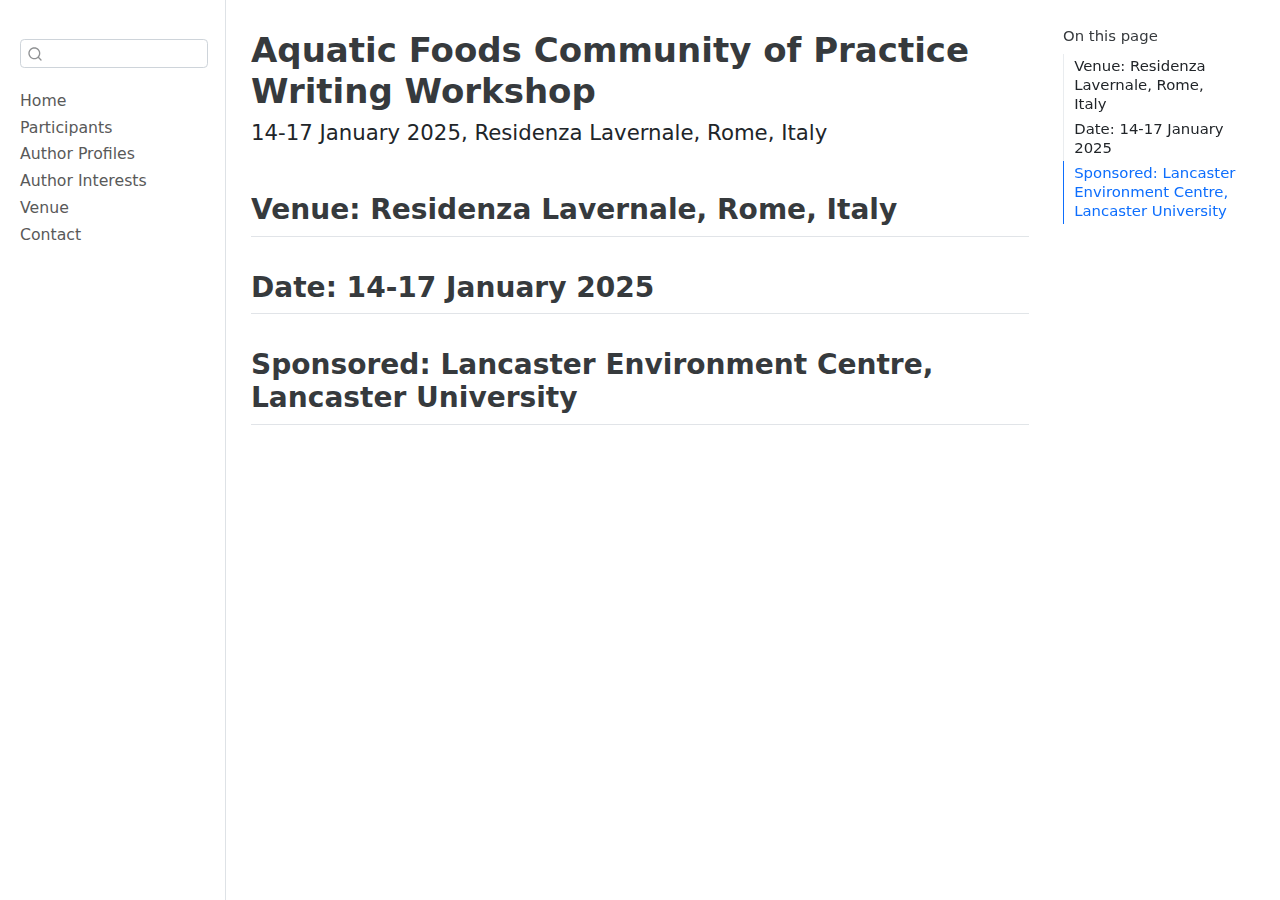
==== commit 94eda5bb: "Built site for gh-pages" ====
--- a/index.html
+++ b/index.html
@@ -100,14 +100,20 @@
 </li>
         <li class="sidebar-item">
   <div class="sidebar-item-container"> 
-  <a href="./Organising_committee.html" class="sidebar-item-text sidebar-link">
- <span class="menu-text">Organising Committee</span></a>
+  <a href="./Participants.html" class="sidebar-item-text sidebar-link">
+ <span class="menu-text">Participants</span></a>
   </div>
 </li>
         <li class="sidebar-item">
   <div class="sidebar-item-container"> 
   <a href="./Author_profiles.html" class="sidebar-item-text sidebar-link">
  <span class="menu-text">Author Profiles</span></a>
+  </div>
+</li>
+        <li class="sidebar-item">
+  <div class="sidebar-item-container"> 
+  <a href="./Author_interests.html" class="sidebar-item-text sidebar-link">
+ <span class="menu-text">Author Interests</span></a>
   </div>
 </li>
         <li class="sidebar-item">
@@ -132,8 +138,9 @@
     <h2 id="toc-title">On this page</h2>
    
   <ul>
-  <li><a href="#author-interests" id="toc-author-interests" class="nav-link active" data-scroll-target="#author-interests">Author interests</a></li>
-  <li><a href="#stacked-author-interests" id="toc-stacked-author-interests" class="nav-link" data-scroll-target="#stacked-author-interests">Stacked author interests</a></li>
+  <li><a href="#venue-residenza-lavernale-rome-italy" id="toc-venue-residenza-lavernale-rome-italy" class="nav-link active" data-scroll-target="#venue-residenza-lavernale-rome-italy">Venue: Residenza Lavernale, Rome, Italy</a></li>
+  <li><a href="#date-14-17-january-2025" id="toc-date-14-17-january-2025" class="nav-link" data-scroll-target="#date-14-17-january-2025">Date: 14-17 January 2025</a></li>
+  <li><a href="#sponsored-lancaster-environment-centre-lancaster-university" id="toc-sponsored-lancaster-environment-centre-lancaster-university" class="nav-link" data-scroll-target="#sponsored-lancaster-environment-centre-lancaster-university">Sponsored: Lancaster Environment Centre, Lancaster University</a></li>
   </ul>
 </nav>
     </div>
@@ -158,50 +165,14 @@
 
 </header>
 
-<section id="author-interests" class="level2">
-<h2 class="anchored" data-anchor-id="author-interests">Author interests</h2>
-<!--
-
-### **MS1 - Methods in Aquatic Food Nutrient Composition Data**
-
-#### Best practices guidelines
-
-::: {.cell}
-::: {.cell-output-display}
-![](index_files/figure-html/MS1-1.png){width=672}
-:::
-:::
-
-
-### **MS2 - Guiding how to select aquatic food FCT databases e.g. for matching with which kinds of dietary databases/analysis**
-
-
-::: {.cell}
-::: {.cell-output-display}
-![](index_files/figure-html/MS2-1.png){width=672}
-:::
-:::
-
-
-### **MS3 - Case for expanding aquatic foods beyond a single SDG, framing /strategy paper**
-
-
-::: {.cell}
-::: {.cell-output-display}
-![](index_files/figure-html/MS3-1.png){width=672}
-:::
-:::
-
-
--->
+<section id="venue-residenza-lavernale-rome-italy" class="level2">
+<h2 class="anchored" data-anchor-id="venue-residenza-lavernale-rome-italy">Venue: Residenza Lavernale, Rome, Italy</h2>
 </section>
-<section id="stacked-author-interests" class="level2">
-<h2 class="anchored" data-anchor-id="stacked-author-interests">Stacked author interests</h2>
-<div class="cell">
-<div class="cell-output-display">
-<p><img src="index_files/figure-html/stacked_ai-1.png" class="img-fluid" width="672"></p>
-</div>
-</div>
+<section id="date-14-17-january-2025" class="level2">
+<h2 class="anchored" data-anchor-id="date-14-17-january-2025">Date: 14-17 January 2025</h2>
+</section>
+<section id="sponsored-lancaster-environment-centre-lancaster-university" class="level2">
+<h2 class="anchored" data-anchor-id="sponsored-lancaster-environment-centre-lancaster-university">Sponsored: Lancaster Environment Centre, Lancaster University</h2>
 
 
 </section>
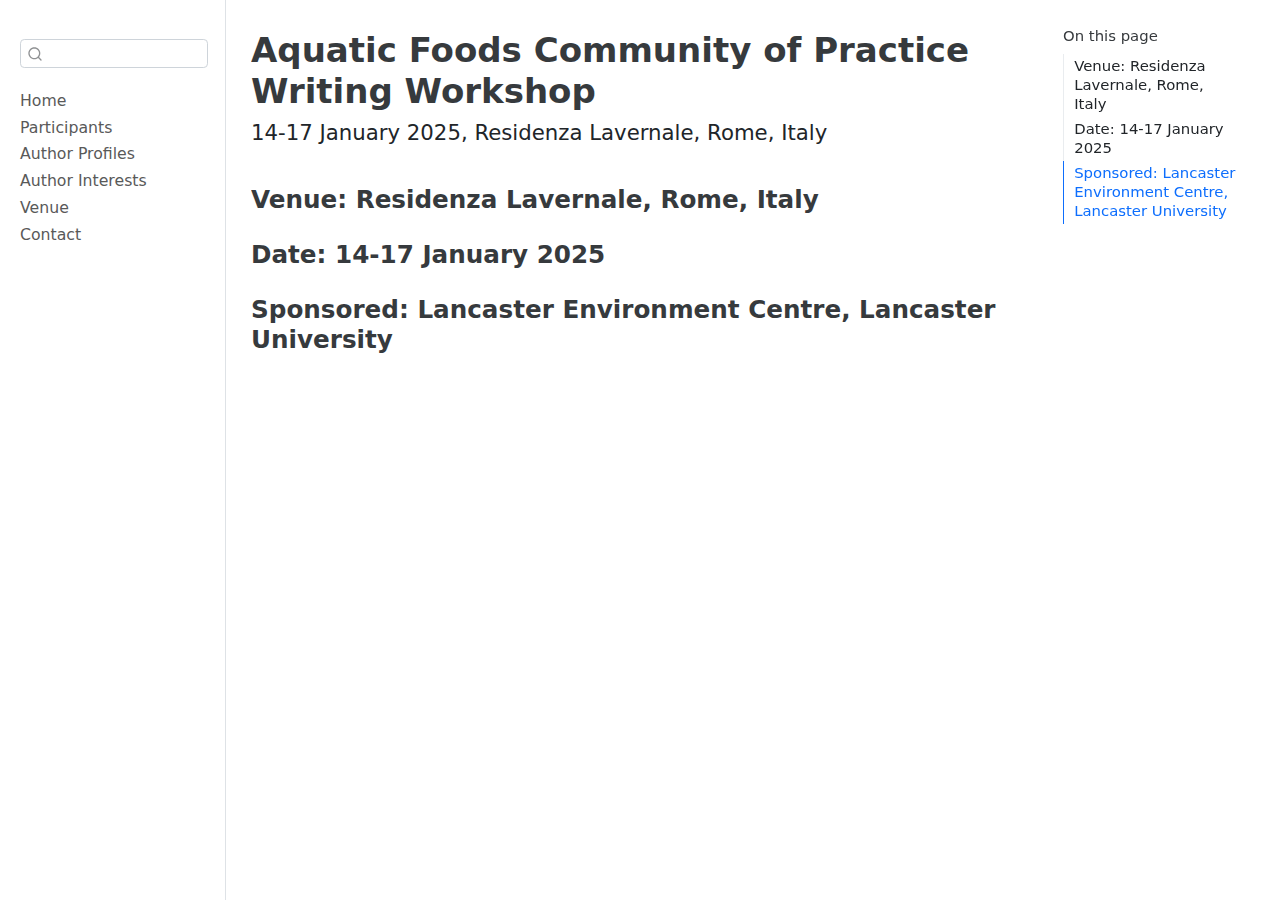
==== commit 855c9622: "Built site for gh-pages" ====
--- a/index.html
+++ b/index.html
@@ -165,14 +165,14 @@
 
 </header>
 
-<section id="venue-residenza-lavernale-rome-italy" class="level2">
-<h2 class="anchored" data-anchor-id="venue-residenza-lavernale-rome-italy">Venue: Residenza Lavernale, Rome, Italy</h2>
+<section id="venue-residenza-lavernale-rome-italy" class="level3">
+<h3 class="anchored" data-anchor-id="venue-residenza-lavernale-rome-italy">Venue: Residenza Lavernale, Rome, Italy</h3>
 </section>
-<section id="date-14-17-january-2025" class="level2">
-<h2 class="anchored" data-anchor-id="date-14-17-january-2025">Date: 14-17 January 2025</h2>
+<section id="date-14-17-january-2025" class="level3">
+<h3 class="anchored" data-anchor-id="date-14-17-january-2025">Date: 14-17 January 2025</h3>
 </section>
-<section id="sponsored-lancaster-environment-centre-lancaster-university" class="level2">
-<h2 class="anchored" data-anchor-id="sponsored-lancaster-environment-centre-lancaster-university">Sponsored: Lancaster Environment Centre, Lancaster University</h2>
+<section id="sponsored-lancaster-environment-centre-lancaster-university" class="level3">
+<h3 class="anchored" data-anchor-id="sponsored-lancaster-environment-centre-lancaster-university">Sponsored: Lancaster Environment Centre, Lancaster University</h3>
 
 
 </section>
